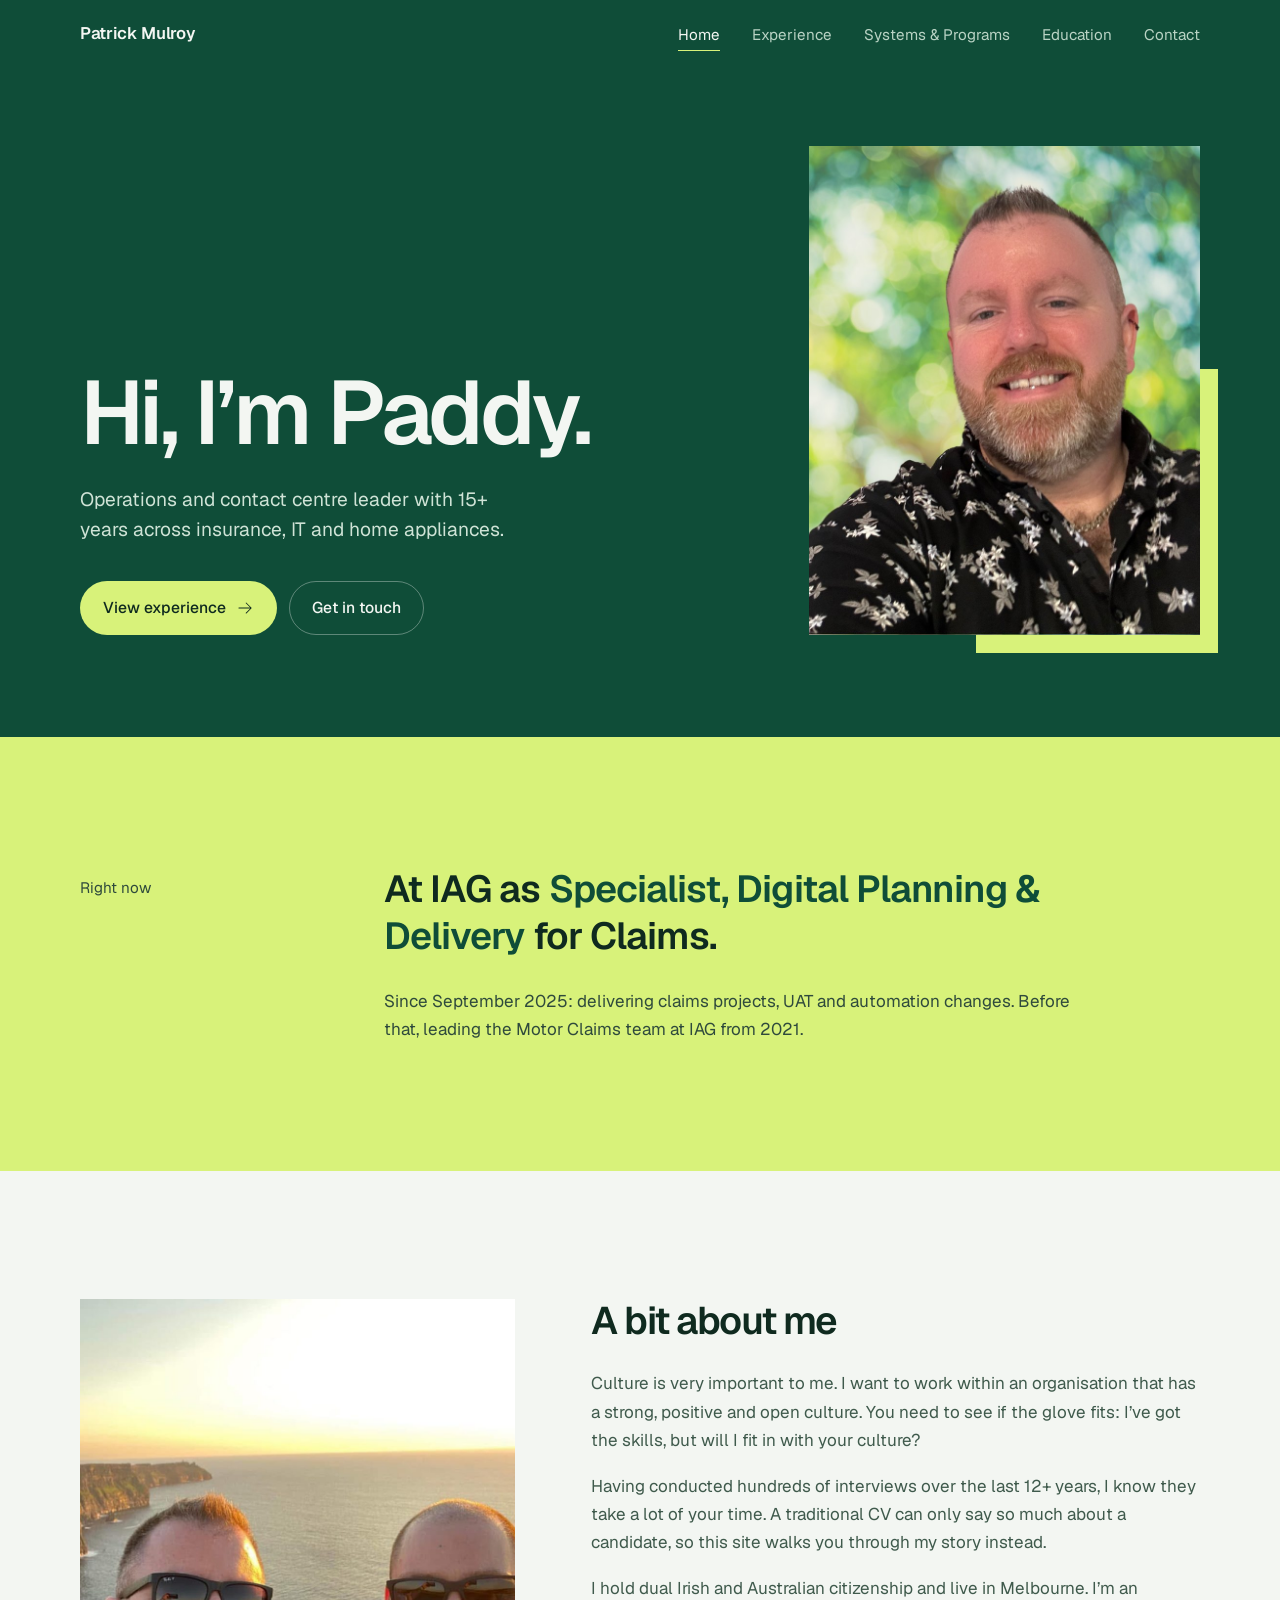
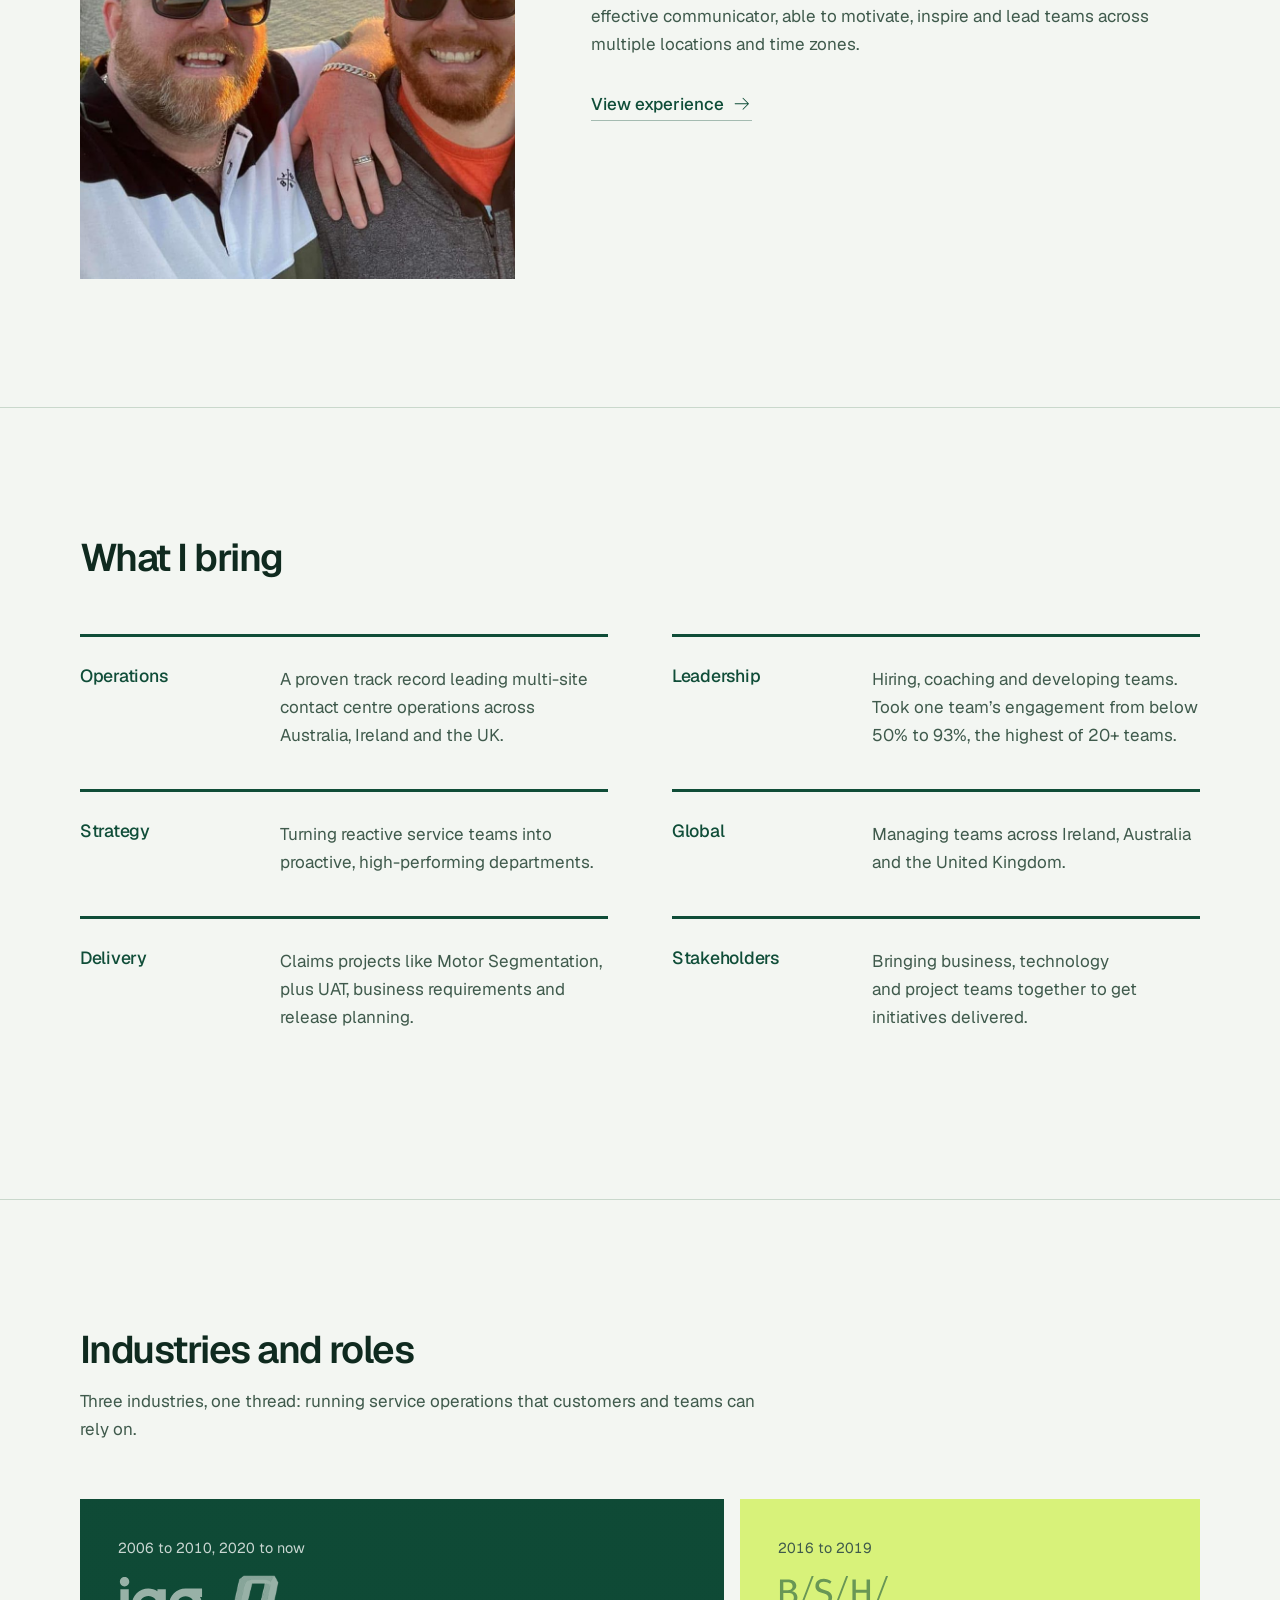
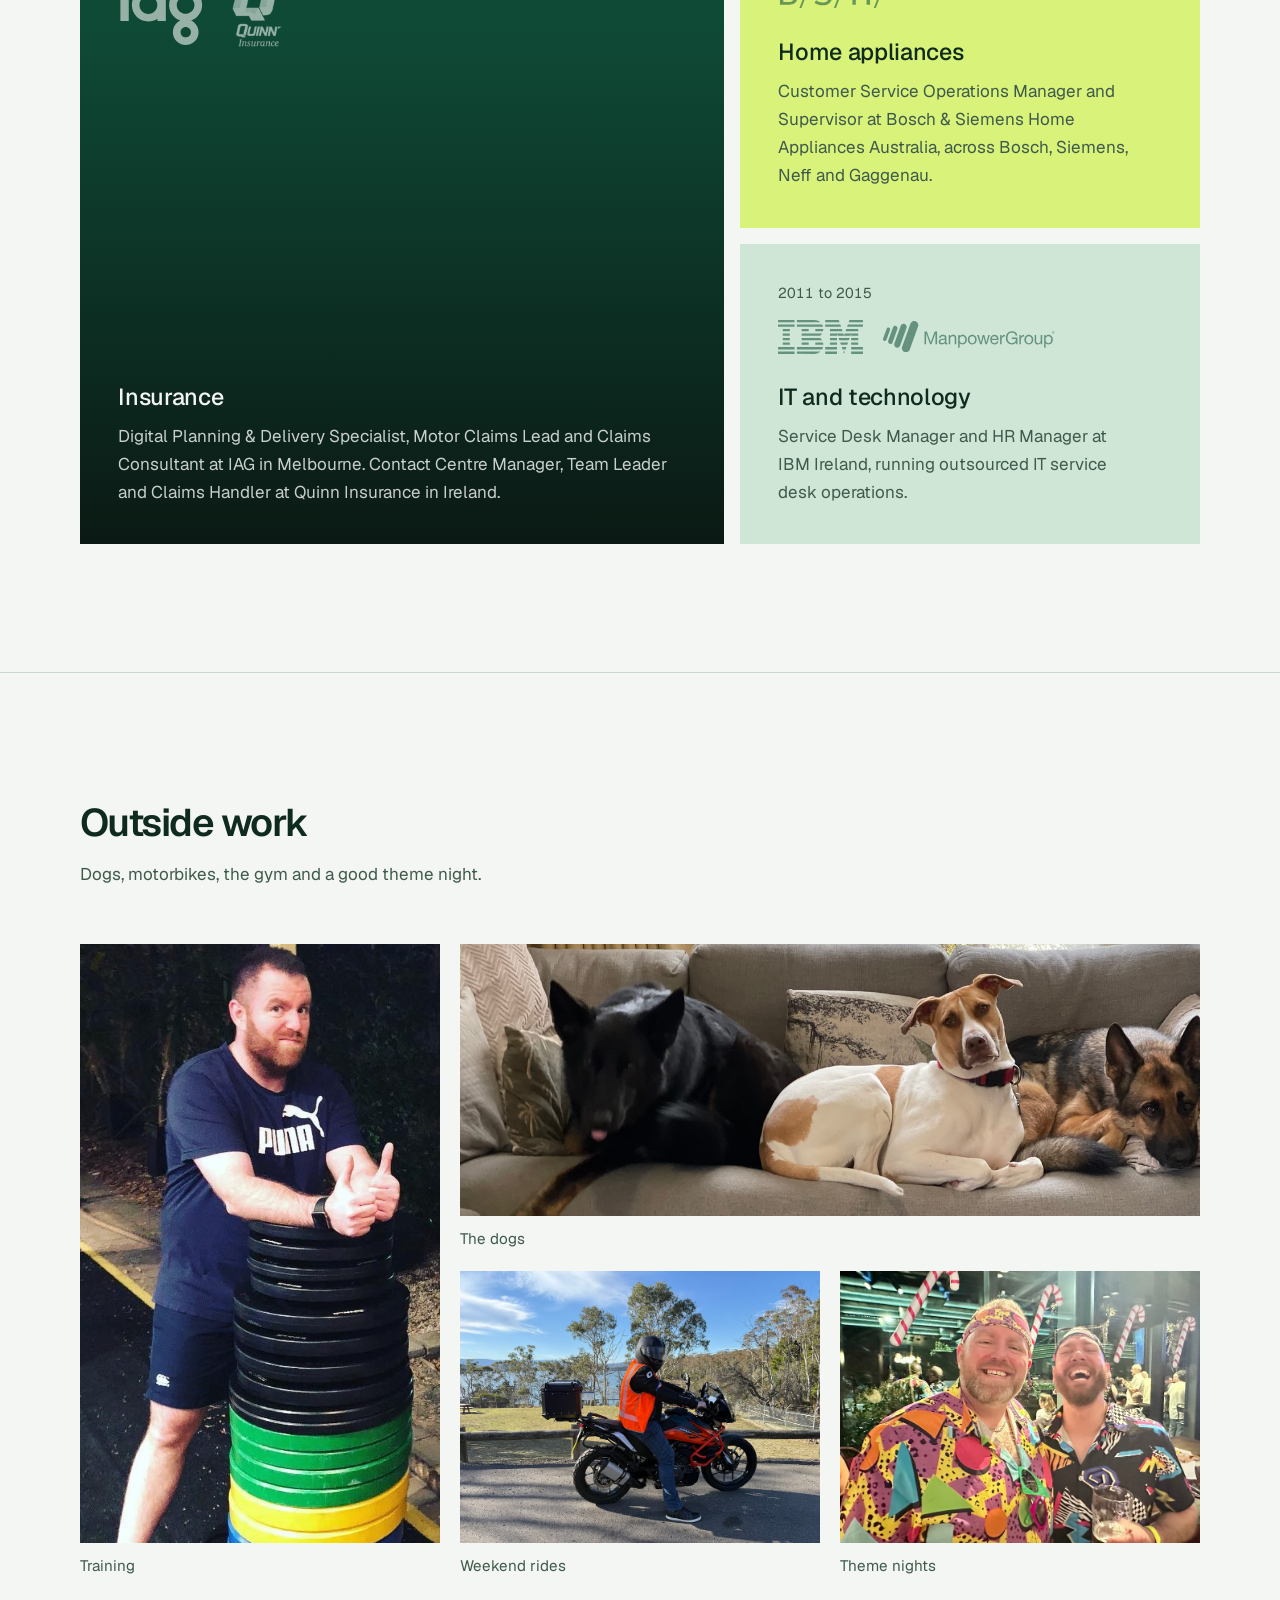
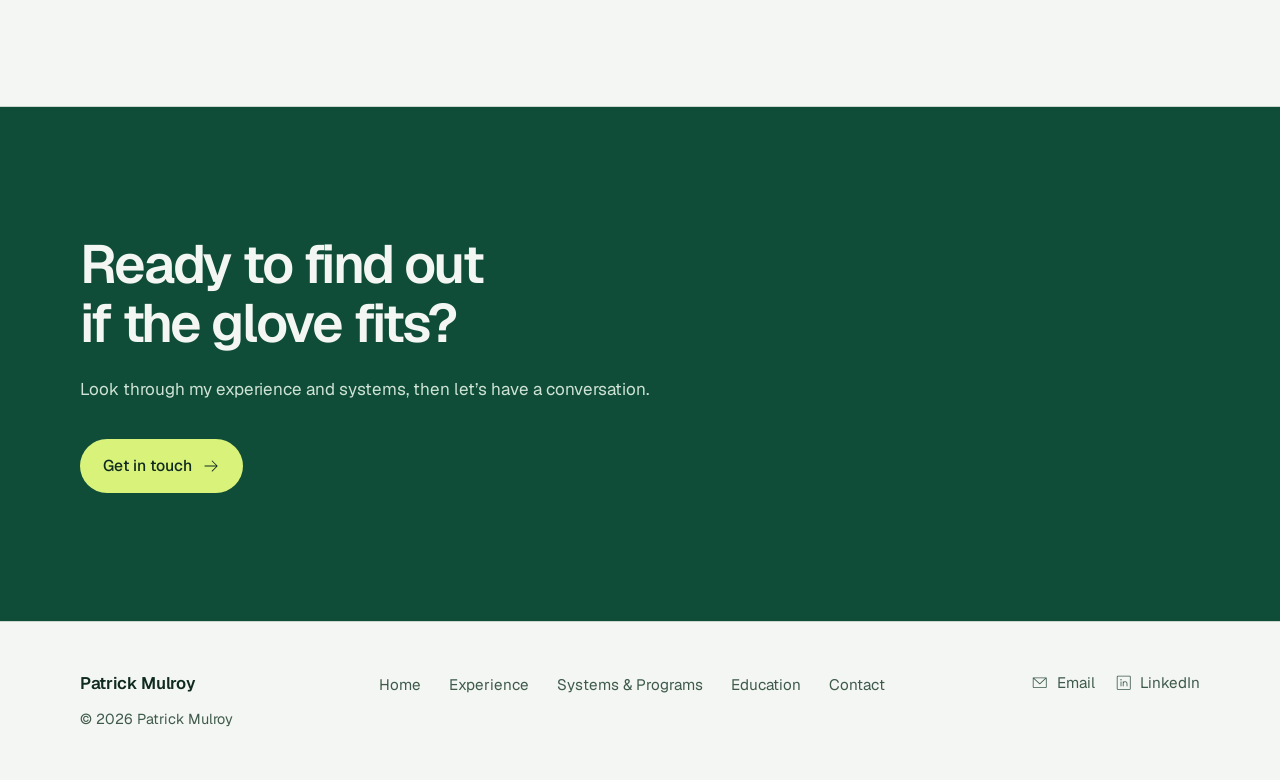
==== index.html @ 49329875 "Add embedded logos to Industries tiles; Quinn logo on Experience Co-Authored-By: Claude Opus 5.5 <no" ====
<!DOCTYPE html>
<html lang="en-AU">
<head>
  <meta charset="UTF-8" />
  <meta name="viewport" content="width=device-width, initial-scale=1" />
  <title>Patrick Mulroy | Operations &amp; contact centre leader</title>
  <meta name="description" content="Patrick Mulroy is a Melbourne-based operations and contact centre leader with 15+ years across insurance, IT and home appliances." />
  <meta property="og:title" content="Patrick Mulroy | Operations &amp; contact centre leader" />
  <meta property="og:description" content="Patrick Mulroy is a Melbourne-based operations and contact centre leader with 15+ years across insurance, IT and home appliances." />
  <meta name="theme-color" content="#0f4d38" />
  <meta name="color-scheme" content="light" />
  <link rel="preload" href="fonts/geist-latin-wght-normal.woff2" as="font" type="font/woff2" crossorigin />
  <link rel="icon" type="image/png" href="images/favicon.png" />
  <link rel="apple-touch-icon" href="images/apple-touch-icon.png" />
  <link rel="stylesheet" href="style.css" />
  <script>document.documentElement.classList.add("js");</script>
</head>
<body>
  <a class="skip" href="#main">Skip to content</a>

  <header class="nav">
    <div class="wrap nav-inner">
      <a class="brand" href="index.html">Patrick Mulroy</a>
      <button class="menu-btn" type="button" aria-expanded="false" aria-controls="nav-links" aria-label="Open menu"><svg class="icon i-open" aria-hidden="true" focusable="false" xmlns="http://www.w3.org/2000/svg" viewBox="0 0 256 256" fill="currentColor"><path d="M222,128a6,6,0,0,1-6,6H40a6,6,0,0,1,0-12H216A6,6,0,0,1,222,128ZM40,70H216a6,6,0,0,0,0-12H40a6,6,0,0,0,0,12ZM216,186H40a6,6,0,0,0,0,12H216a6,6,0,0,0,0-12Z"/></svg><svg class="icon i-close" aria-hidden="true" focusable="false" xmlns="http://www.w3.org/2000/svg" viewBox="0 0 256 256" fill="currentColor"><path d="M204.24,195.76a6,6,0,1,1-8.48,8.48L128,136.49,60.24,204.24a6,6,0,0,1-8.48-8.48L119.51,128,51.76,60.24a6,6,0,0,1,8.48-8.48L128,119.51l67.76-67.75a6,6,0,0,1,8.48,8.48L136.49,128Z"/></svg></button>
      <ul class="nav-links" id="nav-links">
        <li><a href="index.html" aria-current="page">Home</a></li>
        <li><a href="experience.html">Experience</a></li>
        <li><a href="systems.html">Systems &amp; Programs</a></li>
        <li><a href="education.html">Education</a></li>
        <li><a href="contact.html">Contact</a></li>
      </ul>
    </div>
  </header>

  <main id="main">

    <section class="hero">
      <div class="wrap hero-grid">
        <div class="hero-copy">
          <h1 style="--i:1">Hi, I&rsquo;m Paddy.</h1>
          <p class="lead" style="--i:2">Operations and contact centre leader with 15+ years across insurance, IT and home appliances.</p>
          <div class="actions" style="--i:3">
            <a class="btn btn-primary" href="experience.html">View experience <svg class="icon" aria-hidden="true" focusable="false" xmlns="http://www.w3.org/2000/svg" viewBox="0 0 256 256" fill="currentColor"><path d="M220.24,132.24l-72,72a6,6,0,0,1-8.48-8.48L201.51,134H40a6,6,0,0,1,0-12H201.51L139.76,60.24a6,6,0,0,1,8.48-8.48l72,72A6,6,0,0,1,220.24,132.24Z"/></svg></a>
            <a class="btn btn-ghost" href="contact.html">Get in touch</a>
          </div>
        </div>
        <figure class="hero-figure">
          <img src="images/paddy.jpg" width="800" height="1000" alt="Portrait of Patrick Mulroy" fetchpriority="high" />
        </figure>
      </div>
    </section>

    <section class="now">
      <div class="wrap now-grid reveal">
        <p class="now-label">Right now</p>
        <div>
          <p class="now-text">At IAG as <em>Specialist, Digital Planning &amp; Delivery</em> for Claims.</p>
          <p class="now-foot">Since September 2025: delivering claims projects, UAT and automation changes. Before that, leading the Motor Claims team at IAG from 2021.</p>
        </div>
      </div>
    </section>

    <section>
      <div class="wrap about-grid">
        <figure class="reveal">
          <img src="images/about-cliffs.jpg" width="900" height="1200" alt="Paddy at the Cliffs of Moher in Ireland at sunset" loading="lazy" />
        </figure>
        <div class="about-copy reveal" style="--i:1">
          <h2>A bit about me</h2>
          <p>Culture is very important to me. I want to work within an organisation that has a strong, positive and open culture. You need to see if the glove fits: I&rsquo;ve got the skills, but will I fit in with your culture?</p>
          <p>Having conducted hundreds of interviews over the last 12+ years, I know they take a lot of your time. A traditional CV can only say so much about a candidate, so this site walks you through my story instead.</p>
          <p>I hold dual Irish and Australian citizenship and live in Melbourne. I&rsquo;m an effective communicator, able to motivate, inspire and lead teams across multiple locations and time zones.</p>
          <a class="link" href="experience.html">View experience <svg class="icon" aria-hidden="true" focusable="false" xmlns="http://www.w3.org/2000/svg" viewBox="0 0 256 256" fill="currentColor"><path d="M220.24,132.24l-72,72a6,6,0,0,1-8.48-8.48L201.51,134H40a6,6,0,0,1,0-12H201.51L139.76,60.24a6,6,0,0,1,8.48-8.48l72,72A6,6,0,0,1,220.24,132.24Z"/></svg></a>
        </div>
      </div>
    </section>

    <section class="rule">
      <div class="wrap">
        <div class="section-head reveal">
          <h2>What I bring</h2>
        </div>
        <div class="strengths">
          <div class="strength reveal"><h3>Operations</h3><p>A proven track record leading multi-site contact centre operations across Australia, Ireland and the UK.</p></div>
          <div class="strength reveal" style="--i:1"><h3>Leadership</h3><p>Hiring, coaching and developing teams. Took one team&rsquo;s engagement from below 50% to 93%, the highest of 20+ teams.</p></div>
          <div class="strength reveal"><h3>Strategy</h3><p>Turning reactive service teams into proactive, high-performing departments.</p></div>
          <div class="strength reveal" style="--i:1"><h3>Global</h3><p>Managing teams across Ireland, Australia and the United Kingdom.</p></div>
          <div class="strength reveal"><h3>Delivery</h3><p>Claims projects like Motor Segmentation, plus UAT, business requirements and release planning.</p></div>
          <div class="strength reveal" style="--i:1"><h3>Stakeholders</h3><p>Bringing business, technology and project teams together to get initiatives delivered.</p></div>
        </div>
      </div>
    </section>

    <section class="rule">
      <div class="wrap">
        <div class="section-head reveal">
          <h2>Industries and roles</h2>
          <p class="muted">Three industries, one thread: running service operations that customers and teams can rely on.</p>
        </div>
        <div class="bento">
          <article class="tile tile-feature reveal">
            <p class="years num">2006 to 2010, 2020 to now</p>
            <div class="tile-logos"><span class="tile-logo" role="img" aria-label="IAG logo" style="--logo:url(images/logos/iag.svg);--ar:1.19"></span><span class="tile-logo" role="img" aria-label="Quinn Insurance logo" style="--logo:url(images/logos/quinn.png);--ar:0.7"></span></div>
            <h3>Insurance</h3>
            <p>Digital Planning &amp; Delivery Specialist, Motor Claims Lead and Claims Consultant at IAG in Melbourne. Contact Centre Manager, Team Leader and Claims Handler at Quinn Insurance in Ireland.</p>
          </article>
          <article class="tile tile-tint reveal" style="--i:1">
            <p class="years num">2016 to 2019</p>
            <div class="tile-logos"><span class="tile-logo" role="img" aria-label="BSH logo" style="--logo:url(images/logos/bsh.svg);--ar:3.25"></span></div>
            <h3>Home appliances</h3>
            <p>Customer Service Operations Manager and Supervisor at Bosch &amp; Siemens Home Appliances Australia, across Bosch, Siemens, Neff and Gaggenau.</p>
          </article>
          <article class="tile tile-plain reveal" style="--i:2">
            <p class="years num">2011 to 2015</p>
            <div class="tile-logos"><span class="tile-logo" role="img" aria-label="IBM logo" style="--logo:url(images/logos/ibm.svg);--ar:2.5"></span><span class="tile-logo" role="img" aria-label="ManpowerGroup logo" style="--logo:url(images/logos/manpower.svg);--ar:5.17"></span></div>
            <h3>IT and technology</h3>
            <p>Service Desk Manager and HR Manager at IBM Ireland, running outsourced IT service desk operations.</p>
          </article>
        </div>
      </div>
    </section>

    <section class="rule">
      <div class="wrap">
        <div class="section-head reveal">
          <h2>Outside work</h2>
          <p class="muted">Dogs, motorbikes, the gym and a good theme night.</p>
        </div>
        <div class="gallery">
          <figure class="g-tall reveal"><img src="images/life-training.jpg" width="700" height="1470" alt="Paddy leaning on a tall stack of weight plates at the gym" loading="lazy" /><figcaption>Training</figcaption></figure>
          <figure class="g-wide reveal" style="--i:1"><img src="images/life-dogs.jpg" width="1200" height="675" alt="Three dogs lying together on a grey couch" loading="lazy" /><figcaption>The dogs</figcaption></figure>
          <figure class="reveal" style="--i:2"><img src="images/life-bike.jpg" width="900" height="675" alt="Paddy on his orange KTM motorbike by a lake" loading="lazy" /><figcaption>Weekend rides</figcaption></figure>
          <figure class="reveal" style="--i:3"><img src="images/life-party.jpg" width="900" height="675" alt="Paddy and a friend in bright 80s shirts at a Christmas party" loading="lazy" /><figcaption>Theme nights</figcaption></figure>
        </div>
      </div>
    </section>

    <section class="rule closing">
      <div class="wrap reveal">
        <h2>Ready to find out if the glove fits?</h2>
        <p>Look through my experience and systems, then let&rsquo;s have a conversation.</p>
        <div class="actions">
          <a class="btn btn-primary" href="contact.html">Get in touch <svg class="icon" aria-hidden="true" focusable="false" xmlns="http://www.w3.org/2000/svg" viewBox="0 0 256 256" fill="currentColor"><path d="M220.24,132.24l-72,72a6,6,0,0,1-8.48-8.48L201.51,134H40a6,6,0,0,1,0-12H201.51L139.76,60.24a6,6,0,0,1,8.48-8.48l72,72A6,6,0,0,1,220.24,132.24Z"/></svg></a>
        </div>
      </div>
    </section>

  </main>

  <footer class="footer">
    <div class="wrap footer-inner">
      <div>
        <a class="brand" href="index.html">Patrick Mulroy</a>
        <small>&copy; 2026 Patrick Mulroy</small>
      </div>
      <nav aria-label="Footer">
        <ul>
          <li><a href="index.html">Home</a></li>
          <li><a href="experience.html">Experience</a></li>
          <li><a href="systems.html">Systems &amp; Programs</a></li>
          <li><a href="education.html">Education</a></li>
          <li><a href="contact.html">Contact</a></li>
        </ul>
      </nav>
      <div class="social">
        <a href="mailto:paddymulroy@gmail.com"><svg class="icon" aria-hidden="true" focusable="false" xmlns="http://www.w3.org/2000/svg" viewBox="0 0 256 256" fill="currentColor"><path d="M224,50H32a6,6,0,0,0-6,6V192a14,14,0,0,0,14,14H216a14,14,0,0,0,14-14V56A6,6,0,0,0,224,50ZM208.58,62,128,135.86,47.42,62ZM216,194H40a2,2,0,0,1-2-2V69.64l86,78.78a6,6,0,0,0,8.1,0L218,69.64V192A2,2,0,0,1,216,194Z"/></svg>Email</a>
        <a href="https://www.linkedin.com/in/patrick-mulroy-37317121/" target="_blank" rel="noopener"><svg class="icon" aria-hidden="true" focusable="false" xmlns="http://www.w3.org/2000/svg" viewBox="0 0 256 256" fill="currentColor"><path d="M216,26H40A14,14,0,0,0,26,40V216a14,14,0,0,0,14,14H216a14,14,0,0,0,14-14V40A14,14,0,0,0,216,26Zm2,190a2,2,0,0,1-2,2H40a2,2,0,0,1-2-2V40a2,2,0,0,1,2-2H216a2,2,0,0,1,2,2ZM94,112v64a6,6,0,0,1-12,0V112a6,6,0,0,1,12,0Zm88,28v36a6,6,0,0,1-12,0V140a22,22,0,0,0-44,0v36a6,6,0,0,1-12,0V112a6,6,0,0,1,12,0v2.11A34,34,0,0,1,182,140ZM98,84A10,10,0,1,1,88,74,10,10,0,0,1,98,84Z"/></svg>LinkedIn</a>
      </div>
    </div>
  </footer>

  <script src="site.js" defer></script>
</body>
</html>
---- style.css ----
/* Patrick Mulroy - personal site
   Calm editorial system, Forest palette: Geist (self-hosted), one accent, sharp corners (radius 0 everywhere),
   light theme only. */

@font-face {
  font-family: "Geist";
  src: url("fonts/geist-latin-wght-normal.woff2") format("woff2");
  font-weight: 100 900;
  font-style: normal;
  font-display: swap;
}
@font-face {
  font-family: "Geist";
  src: url("fonts/geist-latin-wght-italic.woff2") format("woff2");
  font-weight: 100 900;
  font-style: italic;
  font-display: swap;
}

:root {
  --bg: #f4f6f4;
  --surface: #e8eee9;
  --surface-accent: #d6e8dd;
  --text: #132019;
  --muted: #4c5a52;
  --line: #d0dad3;
  --accent: #1d5b45;
  --accent-hover: #164736;
  --accent-ink: #f4f6f4;
  --error: #a3302a;
  --surface-2: #e6ebe3;
  --band-bg: #1d4a3a;
  --band-text: #eef4f0;
  --band-muted: #b5cbbf;
  --band-accent: #9fdcbf;
  --closing-bg: #e3eee7;
  --shadow: 0 1px 0 rgb(20 40 30 / 0.04), 0 12px 32px -18px rgb(20 40 30 / 0.25);

  --hero-block: #d6e8dd;
  --max: 1200px;
  --gutter: clamp(16px, 4vw, 40px);
  --ease: cubic-bezier(0.16, 1, 0.3, 1);
  color-scheme: light;
}


*, *::before, *::after { box-sizing: border-box; margin: 0; padding: 0; }

html { -webkit-text-size-adjust: 100%; }
@media (prefers-reduced-motion: no-preference) { html { scroll-behavior: smooth; } }

body {
  font-family: "Geist", ui-sans-serif, system-ui, -apple-system, "Segoe UI", sans-serif;
  font-size: 17px;
  line-height: 1.65;
  color: var(--text);
  background: var(--bg);
  font-feature-settings: "ss01";
  -webkit-font-smoothing: antialiased;
}

img { display: block; max-width: 100%; height: auto; }
a { color: inherit; }
ul { list-style: none; }

:focus-visible { outline: 2px solid var(--accent); outline-offset: 3px; }

.skip {
  position: absolute; left: var(--gutter); top: -100px;
  background: var(--accent); color: var(--accent-ink);
  padding: 10px 14px; z-index: 100; text-decoration: none;
}
.skip:focus { top: 12px; }

.wrap { max-width: var(--max); margin: 0 auto; padding: 0 var(--gutter); }

.icon { width: 1.15em; height: 1.15em; flex: none; }

/* ---------- Type ---------- */
h1, h2, h3 { font-weight: 500; letter-spacing: -0.025em; line-height: 1.1; text-wrap: balance; }
h1 { font-size: clamp(2.5rem, 5.2vw, 4.25rem); letter-spacing: -0.035em; }
h2 { font-size: clamp(1.75rem, 3vw, 2.5rem); }
h3 { font-size: 1.2rem; letter-spacing: -0.015em; line-height: 1.3; }
p { max-width: 65ch; text-wrap: pretty; }
.lead { font-size: clamp(1.1rem, 1.5vw, 1.25rem); color: var(--muted); line-height: 1.55; }
.muted { color: var(--muted); }
.eyebrow {
  font-size: 0.8rem; font-weight: 500; letter-spacing: 0.12em; text-transform: uppercase;
  color: var(--accent);
}
.num { font-variant-numeric: tabular-nums; }

/* ---------- Nav ---------- */
.nav {
  position: sticky; top: 0; z-index: 50;
  background: color-mix(in srgb, var(--bg) 88%, transparent);
  backdrop-filter: saturate(160%) blur(12px);
  -webkit-backdrop-filter: saturate(160%) blur(12px);
  border-bottom: 1px solid var(--line);
}
@media (prefers-reduced-transparency: reduce) { .nav { background: var(--bg); backdrop-filter: none; } }
.nav-inner { display: flex; align-items: center; justify-content: space-between; height: 68px; }
.brand { font-weight: 600; letter-spacing: -0.02em; text-decoration: none; font-size: 1.05rem; }
.nav-links { display: flex; gap: 32px; }
.nav-links a {
  font-size: 0.95rem; color: var(--muted); text-decoration: none;
  padding: 6px 0; border-bottom: 1px solid transparent;
  transition: color .2s var(--ease), border-color .2s var(--ease);
}
.nav-links a:hover { color: var(--text); }
.nav-links a[aria-current="page"] { color: var(--text); border-bottom-color: var(--accent); }
.menu-btn {
  display: none; background: none; border: 1px solid var(--line); color: var(--text);
  width: 44px; height: 44px; align-items: center; justify-content: center; cursor: pointer;
}
.menu-btn .icon { width: 22px; height: 22px; }
.menu-btn .i-close { display: none; }
.nav.open .menu-btn .i-open { display: none; }
.nav.open .menu-btn .i-close { display: block; }

@media (max-width: 860px) {
  .menu-btn { display: inline-flex; }
  .nav-links {
    display: none; position: absolute; left: 0; right: 0; top: 68px;
    flex-direction: column; gap: 0; background: var(--bg);
    border-bottom: 1px solid var(--line); padding: 8px var(--gutter) 20px;
  }
  .nav.open .nav-links { display: flex; }
  .nav-links a { display: block; padding: 14px 0; font-size: 1.1rem; border-bottom: 1px solid var(--line); }
  .nav-links a[aria-current="page"] { color: var(--accent); border-bottom-color: var(--line); }
}

/* ---------- Buttons ---------- */
.actions { display: flex; flex-wrap: wrap; gap: 12px; }
.btn {
  display: inline-flex; align-items: center; gap: 10px; white-space: nowrap;
  font: inherit; font-size: 0.98rem; font-weight: 500;
  padding: 13px 22px; border: 1px solid transparent; cursor: pointer;
  text-decoration: none;
  transition: background-color .25s var(--ease), border-color .25s var(--ease), color .25s var(--ease), transform .15s var(--ease);
}
.btn:active { transform: translateY(1px) scale(0.99); }
.btn .icon { transition: transform .3s var(--ease); }
.btn:hover .icon { transform: translateX(3px); }
.btn-primary { background: var(--accent); color: var(--accent-ink); }
.btn-primary:hover { background: var(--accent-hover); }
.btn-ghost { border-color: var(--line); color: var(--text); background: transparent; }
.btn-ghost:hover { border-color: var(--text); }

.link {
  display: inline-flex; align-items: center; gap: 8px;
  color: var(--accent); font-weight: 500; text-decoration: none;
  border-bottom: 1px solid color-mix(in srgb, var(--accent) 35%, transparent);
  padding-bottom: 2px; transition: border-color .2s var(--ease);
}
.link:hover { border-bottom-color: var(--accent); }

/* ---------- Sections ---------- */
section { padding: clamp(72px, 10vw, 128px) 0; }
.section-head { margin-bottom: clamp(36px, 5vw, 56px); }
.section-head p { margin-top: 16px; }
.rule { border-top: 1px solid var(--line); }

/* ---------- Home hero ---------- */
.hero { padding: clamp(40px, 6vw, 88px) 0 clamp(64px, 8vw, 104px); }
.hero-grid {
  display: grid; grid-template-columns: 1.25fr 0.75fr; gap: clamp(40px, 6vw, 96px); align-items: end;
}
.hero-copy .eyebrow { margin-bottom: 28px; }
.hero-copy h1 { margin-bottom: 24px; }
.hero-copy .lead { max-width: 34ch; margin-bottom: 36px; }
.hero-figure { position: relative; isolation: isolate; }
.hero-figure img { width: 100%; aspect-ratio: 4 / 5; object-fit: cover; background: var(--surface); }
.hero-figure::after {
  content: ""; position: absolute; inset: auto -18px -18px auto; width: 62%; height: 58%; z-index: -1;
  background: var(--hero-block, transparent); border-right: 1px solid var(--accent); border-bottom: 1px solid var(--accent); pointer-events: none;
}
@media (max-width: 860px) {
  .hero-grid { grid-template-columns: 1fr; }
  .hero-figure { max-width: 420px; margin-right: 12px; }
  .hero-figure::after { inset: auto -12px -12px auto; }
}

/* ---------- Now statement ---------- */
.now { background: var(--band-bg); color: var(--band-text); }
.now-grid { display: grid; grid-template-columns: 3fr 9fr; gap: 32px; }
.now-label { font-size: 0.95rem; color: var(--band-muted); padding-top: 10px; }
.now-text { font-size: clamp(1.5rem, 3vw, 2.35rem); line-height: 1.25; letter-spacing: -0.025em; font-weight: 450; max-width: 26ch; }
.now-text em { font-style: normal; color: var(--band-accent); }
.now-foot { margin-top: 28px; color: var(--band-muted); }
@media (max-width: 760px) { .now-grid { grid-template-columns: 1fr; gap: 12px; } }

/* ---------- About split ---------- */
.about-grid { display: grid; grid-template-columns: 5fr 7fr; gap: clamp(40px, 6vw, 96px); align-items: start; }
.about-grid figure img { width: 100%; aspect-ratio: 3 / 4; object-fit: cover; background: var(--surface); }
.about-copy h2 { margin-bottom: 28px; }
.about-copy p + p { margin-top: 18px; }
.about-copy p { color: var(--muted); }
.about-copy .link { margin-top: 32px; }
@media (max-width: 860px) {
  .about-grid { grid-template-columns: 1fr; }
  .about-grid figure { order: 2; max-width: 520px; }
}

/* ---------- Strengths (2x2 ruled grid) ---------- */
.strengths { display: grid; grid-template-columns: repeat(2, 1fr); gap: 0 clamp(32px, 5vw, 80px); }
.strength { border-top: 1px solid var(--line); padding: 28px 0 40px; display: grid; grid-template-columns: 11rem 1fr; gap: 24px; }
.strength h3 { font-size: 1.1rem; }
.strength p { color: var(--muted); }
@media (max-width: 960px) { .strength { grid-template-columns: 1fr; gap: 8px; } }
@media (max-width: 640px) { .strengths { grid-template-columns: 1fr; } }

/* ---------- Industries bento ---------- */
.bento {
  display: grid; grid-template-columns: 7fr 5fr; grid-template-rows: auto auto; gap: 16px;
}
.tile { padding: clamp(24px, 3vw, 40px); display: flex; flex-direction: column; justify-content: flex-end; min-height: 260px; }
.tile h3 { font-size: 1.45rem; margin-bottom: 10px; }
.tile p { color: var(--muted); }
.tile .years { font-size: 0.9rem; color: var(--muted); margin-bottom: auto; padding-bottom: 32px; }
.tile-feature { grid-row: span 2; position: relative; color: #f3f5f4; min-height: 520px; overflow: hidden; background: #1b2420; }
.tile-feature img { position: absolute; inset: 0; width: 100%; height: 100%; object-fit: cover; }
.tile-feature::before {
  content: ""; position: absolute; inset: 0; z-index: 1;
  background: linear-gradient(180deg, rgb(10 16 13 / 0.05) 20%, rgb(10 16 13 / 0.85) 100%);
}
.tile-feature > *:not(img) { position: relative; z-index: 2; }
.tile-feature p, .tile-feature .years { color: rgb(243 245 244 / 0.82); }
.tile-tint { background: var(--surface-accent); }
.tile-plain { background: var(--surface-2); }
@media (max-width: 860px) {
  .bento { grid-template-columns: 1fr; }
  .tile-feature { grid-row: auto; min-height: 420px; }
  .tile { min-height: 0; }
}

/* ---------- Closing CTA ---------- */
.closing { background: var(--closing-bg); }
.closing h2 { font-size: clamp(2rem, 4.2vw, 3.4rem); max-width: 18ch; margin-bottom: 22px; }
.closing p { color: var(--muted); margin-bottom: 36px; }

/* ---------- Page header (inner pages) ---------- */
.page-head { padding-top: clamp(48px, 7vw, 96px); padding-bottom: clamp(40px, 5vw, 64px); }
.page-head h1 { margin-bottom: 20px; }
.page-head .lead { max-width: 52ch; }
.page-head-split { display: grid; grid-template-columns: 7fr 5fr; gap: clamp(32px, 6vw, 96px); align-items: end; }
.page-head-split img { width: 100%; aspect-ratio: 4 / 3; object-fit: cover; background: var(--surface); }
@media (max-width: 860px) { .page-head-split { grid-template-columns: 1fr; } }

/* ---------- Experience ---------- */
.facts { display: grid; grid-template-columns: repeat(3, 1fr); border-top: 1px solid var(--line); border-bottom: 1px solid var(--line); }
.fact { padding: 32px 24px 32px 0; }
.fact + .fact { border-left: 1px solid var(--line); padding-left: 24px; }
.fact strong { display: block; font-size: clamp(2rem, 4vw, 3rem); font-weight: 500; letter-spacing: -0.035em; line-height: 1.1; margin-bottom: 8px; }
.fact span { color: var(--muted); font-size: 0.95rem; }
@media (max-width: 700px) {
  .facts { grid-template-columns: 1fr; }
  .fact + .fact { border-left: 0; border-top: 1px solid var(--line); padding-left: 0; }
}

.employer { display: grid; grid-template-columns: 4fr 8fr; gap: clamp(24px, 5vw, 80px); padding: 56px 0; border-top: 1px solid var(--line); }
.employer:first-child { border-top: 0; padding-top: 0; }
.employer-meta { align-self: start; position: sticky; top: 100px; }
.employer-meta h2 { font-size: clamp(1.5rem, 2.4vw, 2rem); margin-bottom: 8px; }
.employer-meta p { color: var(--muted); font-size: 0.95rem; }
.roles { display: grid; gap: 44px; }
.role-dates { font-size: 0.92rem; color: var(--muted); margin-bottom: 6px; }
.role h3 { font-size: 1.3rem; margin-bottom: 4px; }
.role-where { color: var(--accent); font-size: 0.95rem; margin-bottom: 14px; }
.role > p { color: var(--muted); }
.role .impact { margin-top: 14px; padding-left: 16px; border-left: 2px solid var(--accent); color: var(--text); }
.role details { margin-top: 16px; }
.role summary {
  cursor: pointer; list-style: none; display: inline-flex; align-items: center; gap: 8px;
  font-weight: 500; font-size: 0.95rem; color: var(--text);
  border-bottom: 1px solid var(--line); padding-bottom: 2px;
}
.role summary::-webkit-details-marker { display: none; }
.role summary .icon { transition: transform .3s var(--ease); transform: rotate(90deg); color: var(--accent); }
.role details[open] summary .icon { transform: rotate(-90deg); }
.role details ul { margin-top: 16px; display: grid; gap: 10px; }
.role details li { color: var(--muted); padding-left: 20px; position: relative; font-size: 0.98rem; }
.role details li::before { content: ""; position: absolute; left: 0; top: 0.8em; width: 8px; height: 1px; background: var(--muted); }
.break { padding: 36px 0; border-top: 1px solid var(--line); color: var(--muted); display: grid; grid-template-columns: 4fr 8fr; gap: clamp(24px, 5vw, 80px); }
@media (max-width: 860px) {
  .employer, .break { grid-template-columns: 1fr; }
  .employer-meta { position: static; }
}

/* ---------- Systems matrix ---------- */
.levels { display: grid; grid-template-columns: 3fr repeat(3, 3fr); gap: 24px; padding-bottom: 20px; border-bottom: 1px solid var(--text); }
.levels div strong { display: block; font-weight: 500; }
.levels div span { font-size: 0.9rem; color: var(--muted); }
.sys-group { padding: 48px 0 8px; }
.sys-group h2 { font-size: clamp(1.4rem, 2.2vw, 1.75rem); margin-bottom: 20px; }
.sys-row { display: grid; grid-template-columns: 3fr repeat(3, 3fr); gap: 24px; padding: 20px 0; border-top: 1px solid var(--line); }
.sys-row h3 { font-size: 1rem; font-weight: 500; }
.sys-row ul { display: grid; gap: 6px; }
.sys-row li { color: var(--text); }
.sys-row .lvl-label { display: none; }
.sys-row ul:empty::after { content: "-"; color: var(--muted); }
.ask { margin-top: 64px; padding: clamp(28px, 4vw, 48px); background: var(--surface-accent); display: flex; gap: 24px; align-items: center; justify-content: space-between; flex-wrap: wrap; }
.ask p { font-size: 1.15rem; max-width: 48ch; }
@media (max-width: 760px) {
  .levels { display: none; }
  .sys-row { grid-template-columns: 1fr; gap: 12px; }
  .sys-row .lvl-label { display: block; font-size: 0.85rem; color: var(--muted); margin-bottom: 4px; }
  .sys-row ul:empty, .sys-row .cell:has(ul:empty) { display: none; }
}

/* ---------- Education ---------- */
.areas { display: grid; grid-template-columns: repeat(2, 1fr); gap: 0 clamp(32px, 5vw, 80px); }
.area { border-top: 1px solid var(--line); padding: 28px 0 44px; }
.area h3 { margin-bottom: 10px; }
.area p { color: var(--muted); }
@media (max-width: 700px) { .areas { grid-template-columns: 1fr; } }
.notice { border: 1px solid var(--line); padding: clamp(24px, 4vw, 40px); display: grid; grid-template-columns: 1fr auto; gap: 24px; align-items: center; }
.notice h2 { font-size: 1.35rem; margin-bottom: 8px; }
.notice p { color: var(--muted); }
@media (max-width: 700px) { .notice { grid-template-columns: 1fr; } }

/* ---------- Contact ---------- */
.contact-grid { display: grid; grid-template-columns: 5fr 7fr; gap: clamp(40px, 6vw, 96px); align-items: start; }
.details { display: grid; }
.detail { display: grid; grid-template-columns: 28px 1fr; gap: 16px; padding: 20px 0; border-top: 1px solid var(--line); }
.detail:last-child { border-bottom: 1px solid var(--line); }
.detail .icon { width: 22px; height: 22px; color: var(--accent); margin-top: 3px; }
.detail dt { font-size: 0.9rem; color: var(--muted); }
.detail dd a { text-decoration: none; border-bottom: 1px solid var(--line); }
.detail dd a:hover { border-bottom-color: var(--accent); }
.detail dd small { display: block; color: var(--muted); font-size: 0.92rem; }
.citizen { margin-top: 28px; color: var(--muted); }
.citizen strong { color: var(--text); font-weight: 500; }

.form { background: var(--surface); padding: clamp(24px, 4vw, 48px); }
.form h2 { font-size: 1.6rem; margin-bottom: 28px; }
.field { display: grid; gap: 8px; margin-bottom: 20px; }
.field label { font-size: 0.92rem; font-weight: 500; }
.field label .opt { color: var(--muted); font-weight: 400; }
.field input, .field textarea {
  font: inherit; font-size: 1rem; color: var(--text);
  background: var(--bg); border: 1px solid var(--line); border-radius: 0;
  padding: 12px 14px; width: 100%;
  transition: border-color .2s var(--ease), box-shadow .2s var(--ease);
}
.field input:hover, .field textarea:hover { border-color: var(--muted); }
.field input:focus, .field textarea:focus { outline: none; border-color: var(--accent); box-shadow: 0 0 0 3px color-mix(in srgb, var(--accent) 22%, transparent); }
.field textarea { min-height: 150px; resize: vertical; }
.field .err { display: none; font-size: 0.88rem; color: var(--error); }
.field.invalid input, .field.invalid textarea { border-color: var(--error); }
.field.invalid .err { display: block; }
.form-row { display: grid; grid-template-columns: 1fr 1fr; gap: 0 16px; }
.form .btn { width: 100%; justify-content: center; margin-top: 8px; }
.form-note { margin-top: 16px; font-size: 0.92rem; color: var(--muted); }
.form-note a { color: var(--text); }
@media (max-width: 860px) { .contact-grid { grid-template-columns: 1fr; } }
@media (max-width: 560px) { .form-row { grid-template-columns: 1fr; } }

/* ---------- Footer ---------- */
.footer { border-top: 1px solid var(--line); padding: 48px 0; }
.footer-inner { display: flex; justify-content: space-between; gap: 32px; flex-wrap: wrap; align-items: flex-start; }
.footer .brand { display: block; margin-bottom: 6px; }
.footer small { color: var(--muted); font-size: 0.9rem; }
.footer nav ul { display: flex; flex-wrap: wrap; gap: 8px 28px; }
.footer nav a, .footer .social a { color: var(--muted); text-decoration: none; font-size: 0.95rem; }
.footer nav a:hover, .footer .social a:hover { color: var(--text); }
.footer .social { display: flex; gap: 20px; }
.footer .social a { display: inline-flex; gap: 8px; align-items: center; }

/* ---------- Motion (MOTION_INTENSITY 4: entry + scroll reveal, reduced-motion safe) ---------- */
@media (prefers-reduced-motion: no-preference) {
  .js .reveal { opacity: 0; transform: translateY(18px); transition: opacity .8s var(--ease), transform .8s var(--ease); transition-delay: calc(var(--i, 0) * 80ms); }
  .js .reveal.in { opacity: 1; transform: none; }
  .hero-copy > *, .page-head .enter { animation: rise .9s var(--ease) both; animation-delay: calc(var(--i, 0) * 90ms + 60ms); }
  .hero-figure { animation: fade 1.2s var(--ease) both; animation-delay: 200ms; }
  @keyframes rise { from { opacity: 0; transform: translateY(16px); } to { opacity: 1; transform: none; } }
  @keyframes fade { from { opacity: 0; transform: scale(0.985); } to { opacity: 1; transform: none; } }
}

/* Theme: Bold Blocks - forest green + lime pop, full colour hero, strong blocks */
:root{--bg:#f3f6f2;--surface:#e4ede4;--surface-accent:#d8f27a;--surface-2:#cfe6d6;--text:#0f2a1f;--muted:#3f5a4c;--line:#c9d8cc;
--accent:#0f4d38;--accent-hover:#0a3a2a;--accent-ink:#f3f6f2;--band-bg:#d8f27a;--band-text:#0f2a1f;--band-muted:#2f4a3c;--band-accent:#0f4d38;--closing-bg:#0f4d38;--hero-block:#d8f27a;--pop:#d8f27a}
h1,h2{font-weight:600;letter-spacing:-0.04em}
.hero{background:#0f4d38;color:#f3f6f2}
.hero h1{font-size:clamp(3rem,7vw,6rem)}
.hero .lead{color:#cfe3d6}
.hero .btn-primary{background:var(--pop);color:#0f2a1f}
.hero .btn-primary:hover{background:#e6fa9a}
.hero .btn-ghost{color:#f3f6f2;border-color:rgb(243 246 242/.35)}
.hero .btn-ghost:hover{border-color:#f3f6f2}
.hero-figure::after{border-color:var(--pop)}
.nav{background:#0f4d38;border-bottom-color:#0f4d38}
.nav .brand,.nav-links a:hover,.nav-links a[aria-current="page"]{color:#f3f6f2}
.nav-links a{color:#b9d3c4}
.nav-links a[aria-current="page"]{border-bottom-color:var(--pop)}
.menu-btn{color:#f3f6f2;border-color:rgb(243 246 242/.35)}
.now-text{font-weight:600}
.strength{border-top:3px solid var(--accent)}
.strength h3{color:var(--accent)}
.tile-feature{background:#0f4d38}
.closing{color:#f3f6f2}
.closing p{color:#cfe3d6}
.closing .btn-primary{background:var(--pop);color:#0f2a1f}
.btn{border-radius:999px}
.facts strong,.fact strong{color:var(--accent)}

/* Inner page headers match the green hero */
.page-top{background:#0f4d38;color:#f3f6f2;margin-bottom:clamp(40px,5vw,72px)}
.page-top .lead{color:#cfe3d6}
.page-top h1{font-size:clamp(2.75rem,6vw,5rem)}
@media (max-width:860px){
  .nav-links{background:#0f4d38;border-bottom-color:#0a3a2a}
  .nav-links a{border-bottom-color:rgb(243 246 242/.15)}
  .nav-links a[aria-current="page"]{color:var(--pop);border-bottom-color:rgb(243 246 242/.15)}
}

/* Outside work gallery */
.gallery{display:grid;grid-template-columns:repeat(3,1fr);grid-auto-rows:clamp(220px,24vw,330px);gap:20px}
.gallery figure{display:flex;flex-direction:column;min-height:0}
.gallery img{flex:1;min-height:0;width:100%;object-fit:cover;background:var(--surface)}
.gallery figcaption{margin-top:10px;font-size:.95rem;color:var(--muted)}
.gallery .g-tall{grid-row:span 2}
.gallery .g-wide{grid-column:span 2}
.gallery .g-tall img{object-position:center top}
@media (max-width:760px){
  .gallery{grid-template-columns:1fr;grid-auto-rows:auto}
  .gallery .g-tall,.gallery .g-wide{grid-row:auto;grid-column:auto}
  .gallery img{flex:none;aspect-ratio:4/3}
  .gallery .g-tall img{aspect-ratio:4/5}
}
/* Contact avatar */
.avatar{width:120px;height:120px;border-radius:50%;object-fit:cover;margin-bottom:24px;background:#fff;box-shadow:0 0 0 4px var(--pop)}


/* Systems logo strip */
.logo-strip{display:flex;flex-wrap:wrap;gap:8px;margin-bottom:56px}
.logo-strip li{display:flex;align-items:center;gap:7px;padding:7px 13px;background:var(--surface);border-radius:999px;font-size:.82rem;font-weight:500}
.logo-strip img{height:16px;width:auto;max-width:60px;object-fit:contain;filter:grayscale(1) sepia(1) hue-rotate(95deg) saturate(2.2) brightness(.55) contrast(1.1);opacity:.8}
/* Experience company logos */
.co-logo{background:#fff;border:1px solid var(--line);border-radius:14px;width:120px;height:72px;display:flex;align-items:center;justify-content:center;padding:14px;margin-bottom:18px}
.co-logo img{max-width:100%;max-height:100%;object-fit:contain}
.role-logo{height:16px;width:auto;vertical-align:-3px;margin-left:8px;display:inline-block}
.logo-strip li.wm img{height:14px;max-width:84px}
.logo-strip li.wm.infosys img{height:26px}

/* Industries tile logos (single-colour, embedded) */
.tile{position:relative}
.tile .tile-logos{display:flex;flex-wrap:wrap;gap:18px;align-items:center;margin-bottom:auto;padding-bottom:28px}
.tile .tile-logos + *{margin-top:0}
.tile .years:has(+ .tile-logos){margin-bottom:0;padding-bottom:14px}
.tile-logo{display:block;height:34px;width:calc(34px * var(--ar));background:var(--accent);opacity:.55;-webkit-mask:var(--logo) center/contain no-repeat;mask:var(--logo) center/contain no-repeat}
.tile-feature .tile-logo{background:#f3f6f2;opacity:.6;height:72px;width:calc(72px * var(--ar))}
.tile-feature .tile-logos{gap:28px}
@media (max-width:860px){.tile-logo{height:26px;width:calc(26px * var(--ar))}.tile-feature .tile-logo{height:52px;width:calc(52px * var(--ar))}}
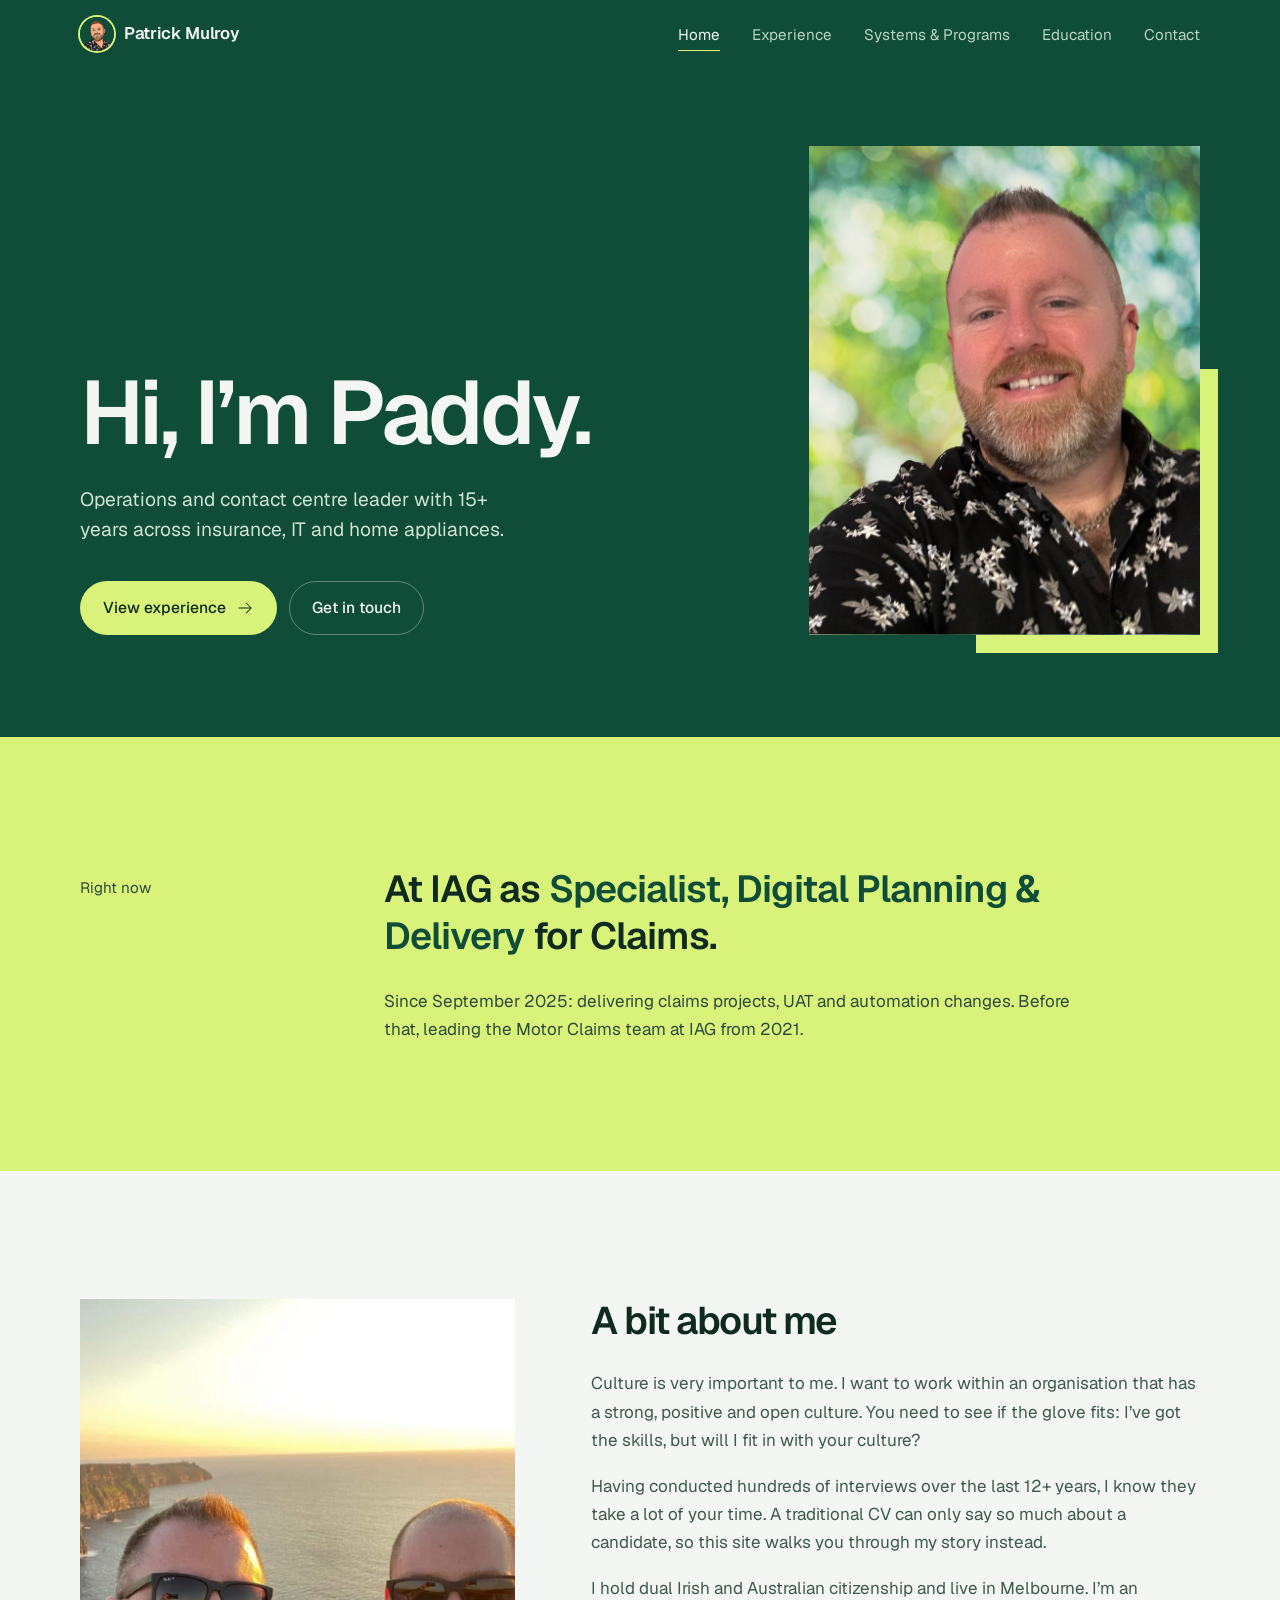
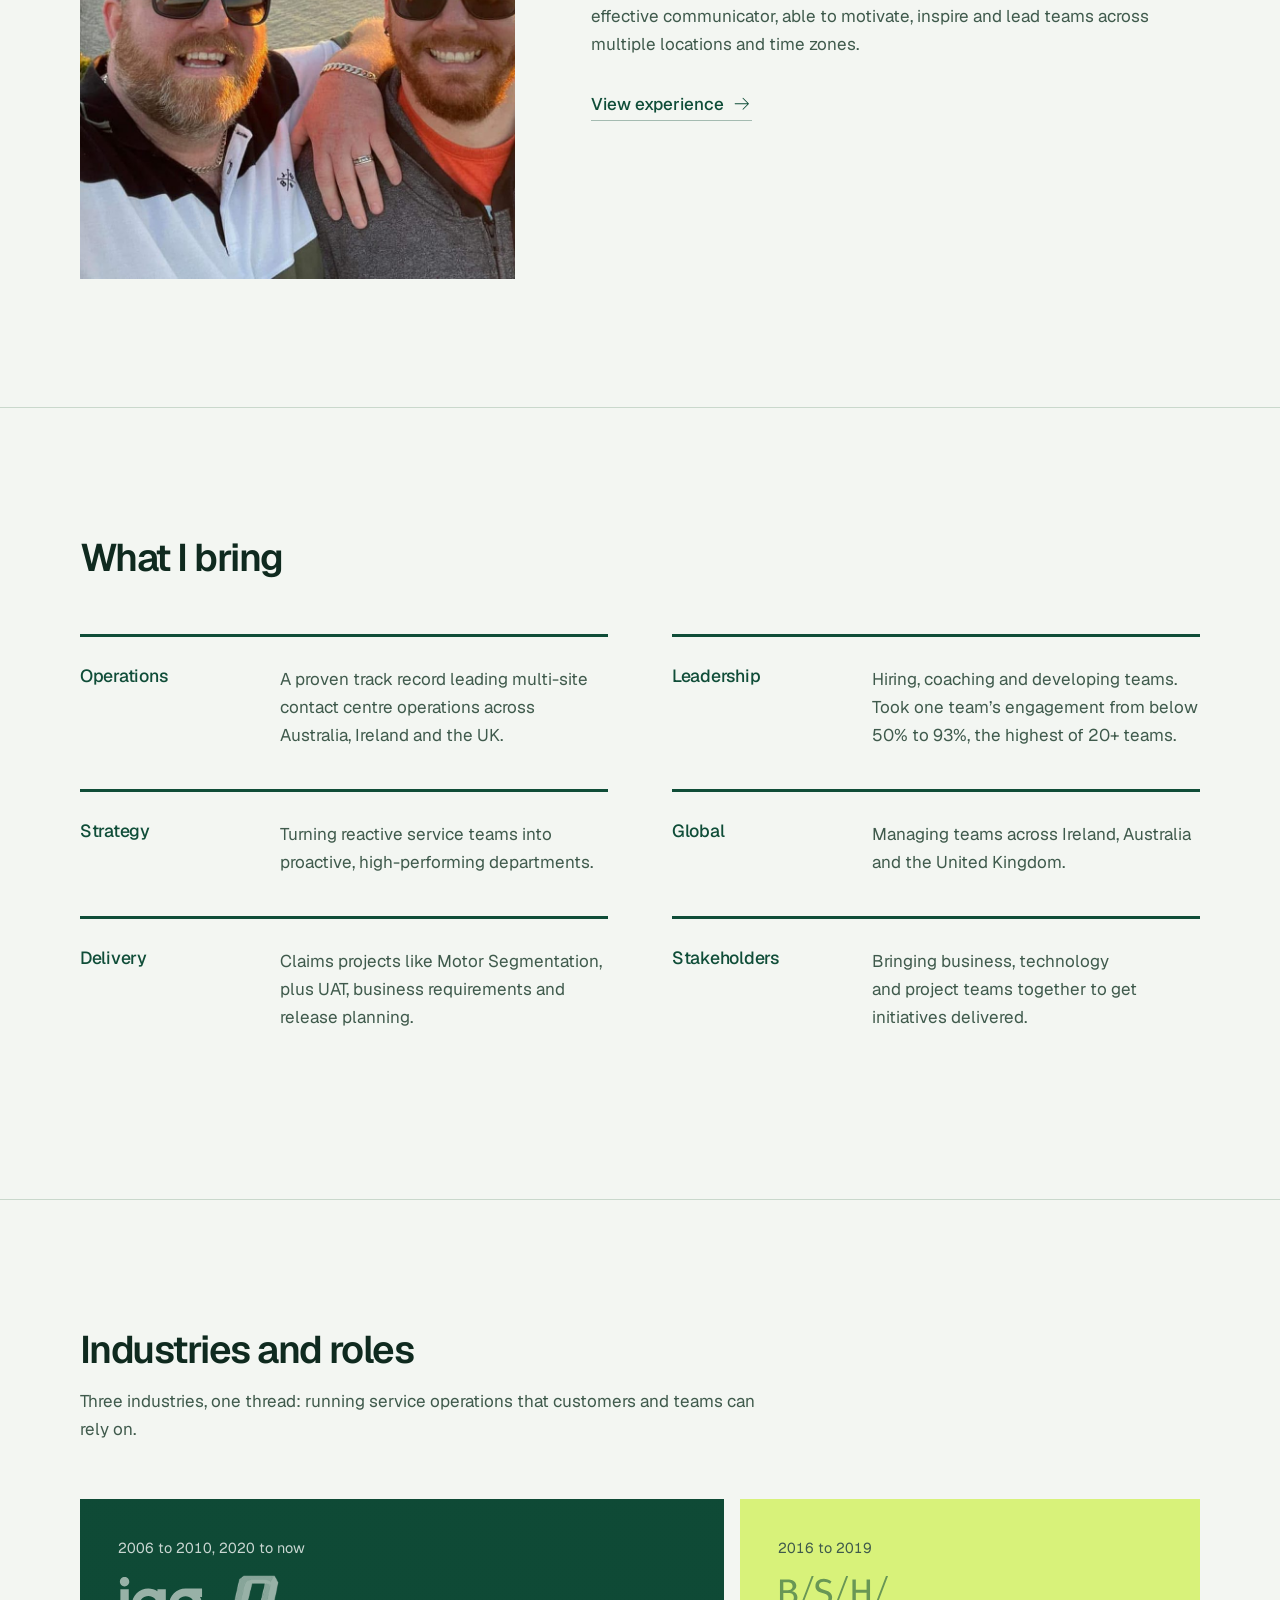
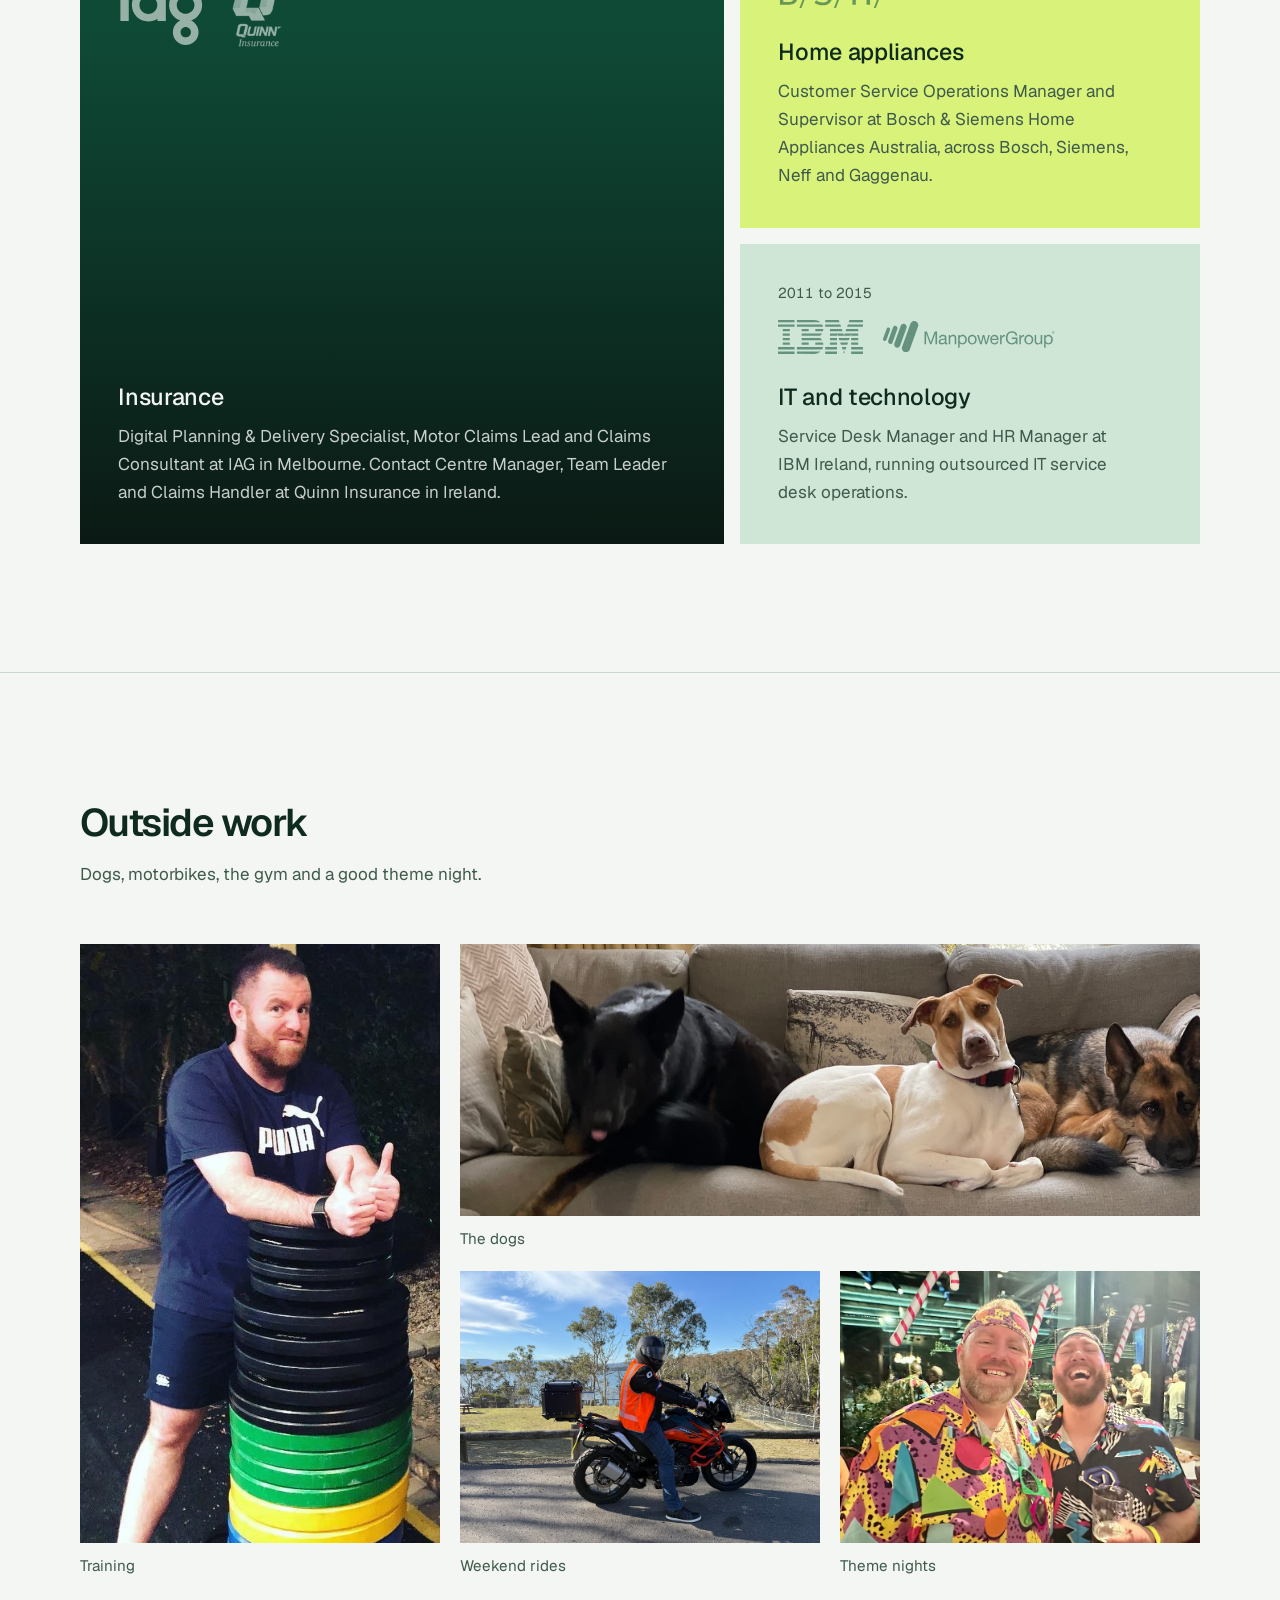
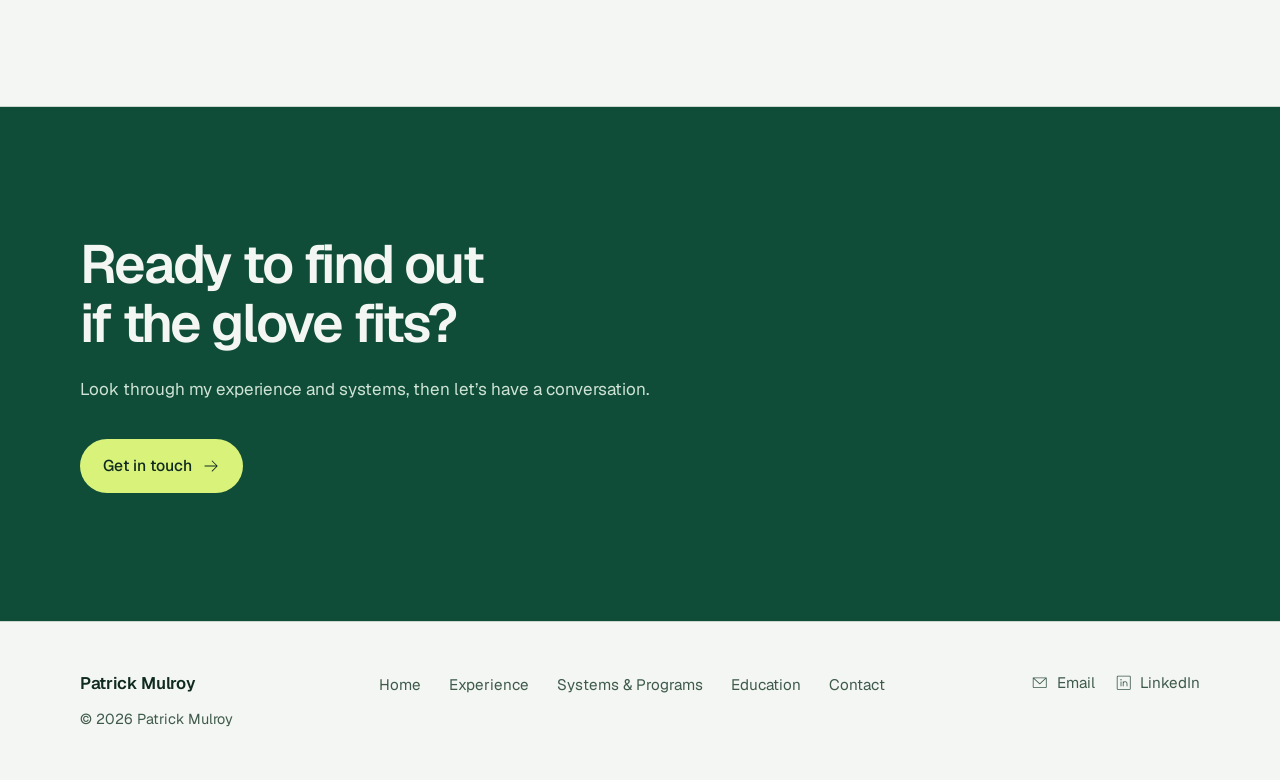
==== commit 991c6feb: "Add avatar icon beside name in top bar Co-Authored-By: Claude Opus 5.5 <noreply@anthropic.com> Claud" ====
--- a/index.html
+++ b/index.html
@@ -20,7 +20,7 @@
 
   <header class="nav">
     <div class="wrap nav-inner">
-      <a class="brand" href="index.html">Patrick Mulroy</a>
+      <a class="brand" href="index.html"><img class="brand-icon" src="images/apple-touch-icon.png" width="34" height="34" alt="" />Patrick Mulroy</a>
       <button class="menu-btn" type="button" aria-expanded="false" aria-controls="nav-links" aria-label="Open menu"><svg class="icon i-open" aria-hidden="true" focusable="false" xmlns="http://www.w3.org/2000/svg" viewBox="0 0 256 256" fill="currentColor"><path d="M222,128a6,6,0,0,1-6,6H40a6,6,0,0,1,0-12H216A6,6,0,0,1,222,128ZM40,70H216a6,6,0,0,0,0-12H40a6,6,0,0,0,0,12ZM216,186H40a6,6,0,0,0,0,12H216a6,6,0,0,0,0-12Z"/></svg><svg class="icon i-close" aria-hidden="true" focusable="false" xmlns="http://www.w3.org/2000/svg" viewBox="0 0 256 256" fill="currentColor"><path d="M204.24,195.76a6,6,0,1,1-8.48,8.48L128,136.49,60.24,204.24a6,6,0,0,1-8.48-8.48L119.51,128,51.76,60.24a6,6,0,0,1,8.48-8.48L128,119.51l67.76-67.75a6,6,0,0,1,8.48,8.48L136.49,128Z"/></svg></button>
       <ul class="nav-links" id="nav-links">
         <li><a href="index.html" aria-current="page">Home</a></li>
--- a/style.css
+++ b/style.css
@@ -437,9 +437,6 @@
 .logo-strip li{display:flex;align-items:center;gap:7px;padding:7px 13px;background:var(--surface);border-radius:999px;font-size:.82rem;font-weight:500}
 .logo-strip img{height:16px;width:auto;max-width:60px;object-fit:contain;filter:grayscale(1) sepia(1) hue-rotate(95deg) saturate(2.2) brightness(.55) contrast(1.1);opacity:.8}
 /* Experience company logos */
-.co-logo{background:#fff;border:1px solid var(--line);border-radius:14px;width:120px;height:72px;display:flex;align-items:center;justify-content:center;padding:14px;margin-bottom:18px}
-.co-logo img{max-width:100%;max-height:100%;object-fit:contain}
-.role-logo{height:16px;width:auto;vertical-align:-3px;margin-left:8px;display:inline-block}
 .logo-strip li.wm img{height:14px;max-width:84px}
 .logo-strip li.wm.infosys img{height:26px}
 
@@ -452,3 +449,13 @@
 .tile-feature .tile-logo{background:#f3f6f2;opacity:.6;height:72px;width:calc(72px * var(--ar))}
 .tile-feature .tile-logos{gap:28px}
 @media (max-width:860px){.tile-logo{height:26px;width:calc(26px * var(--ar))}.tile-feature .tile-logo{height:52px;width:calc(52px * var(--ar))}}
+
+/* Experience logos: single-colour, blended into the page */
+.co-logo,.role-logo{display:block;background:var(--accent);opacity:.55;-webkit-mask:var(--logo) left center/contain no-repeat;mask:var(--logo) left center/contain no-repeat}
+.co-logo{--h:48px;height:var(--h);width:calc(var(--h) * var(--ar));max-width:100%;margin-bottom:18px}
+.role-logo{display:inline-block;height:16px;width:calc(16px * var(--ar));vertical-align:-3px;margin-left:8px}
+.role-logo-lg{display:block;height:40px;width:calc(40px * var(--ar));margin:10px 0 0}
+
+/* Avatar beside name in top bar */
+.nav .brand{display:inline-flex;align-items:center;gap:10px}
+.brand-icon{width:34px;height:34px;border-radius:50%;object-fit:cover;box-shadow:0 0 0 2px var(--pop)}
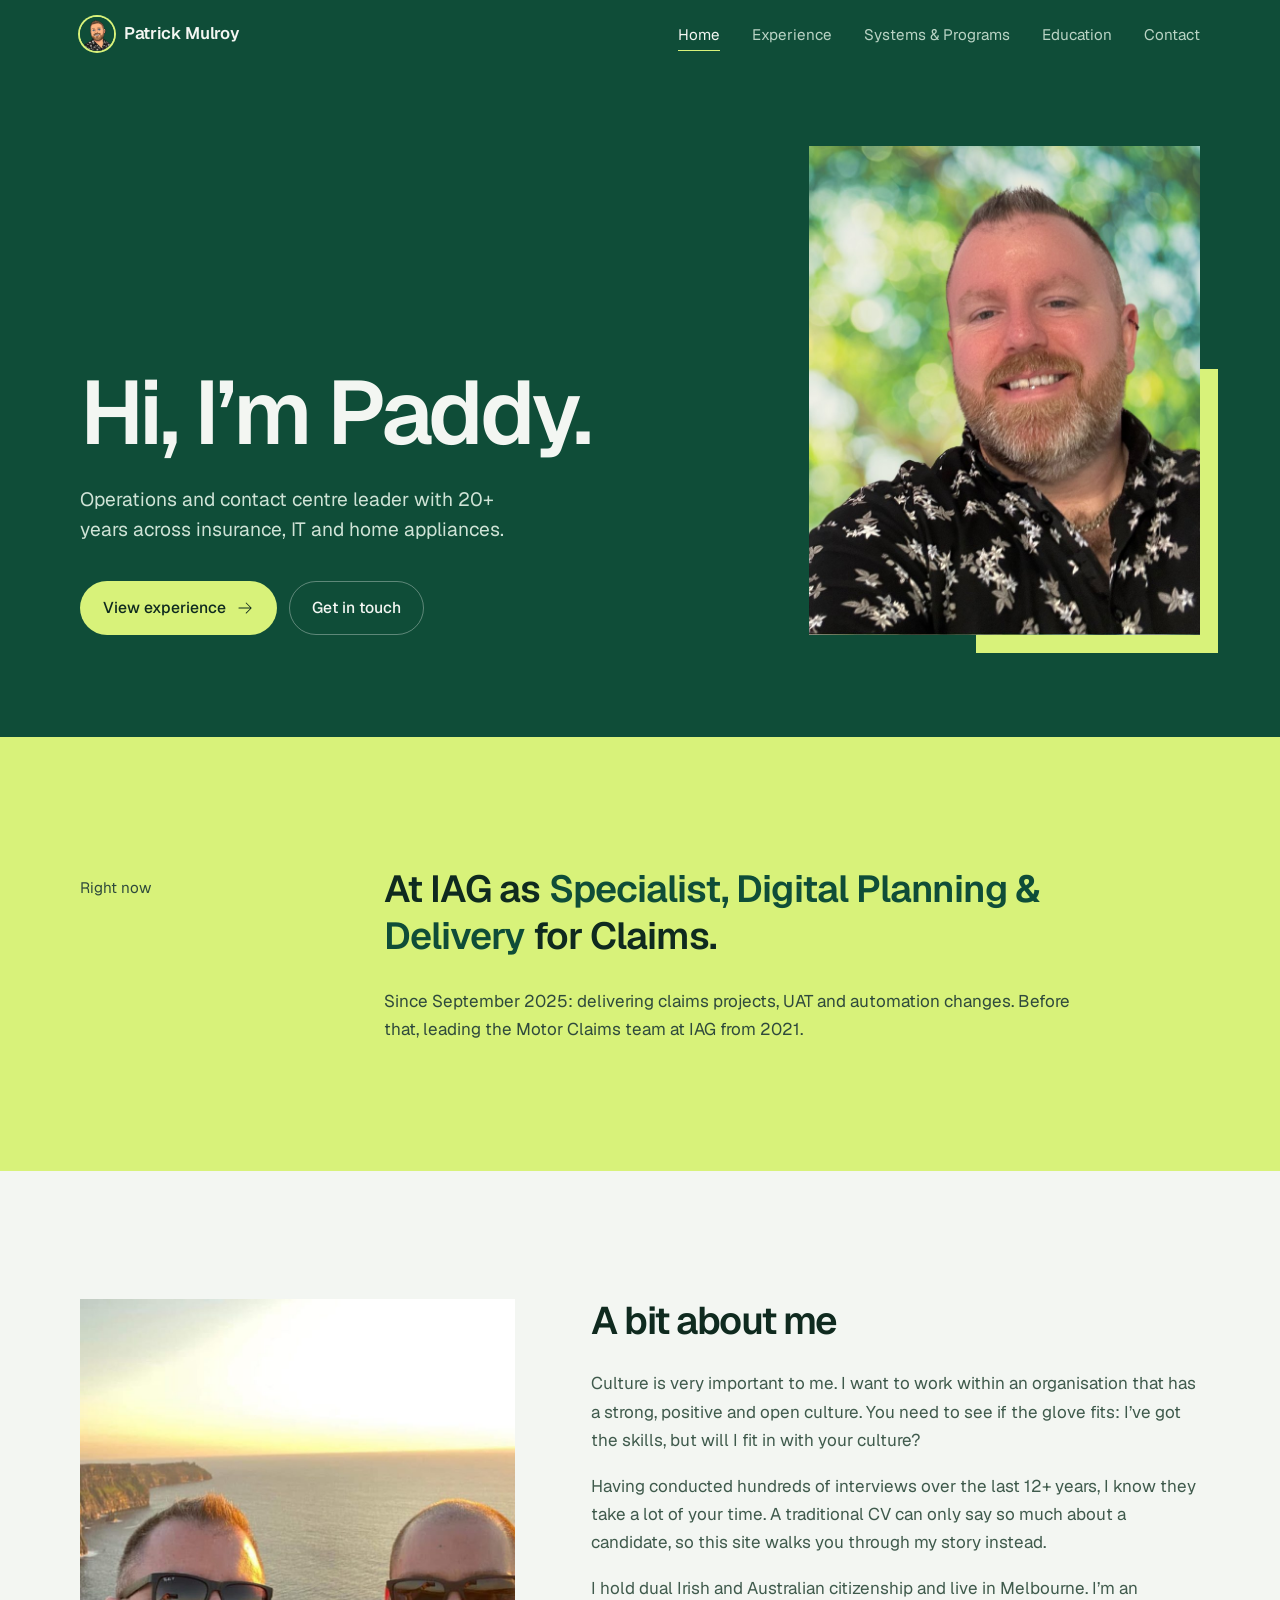
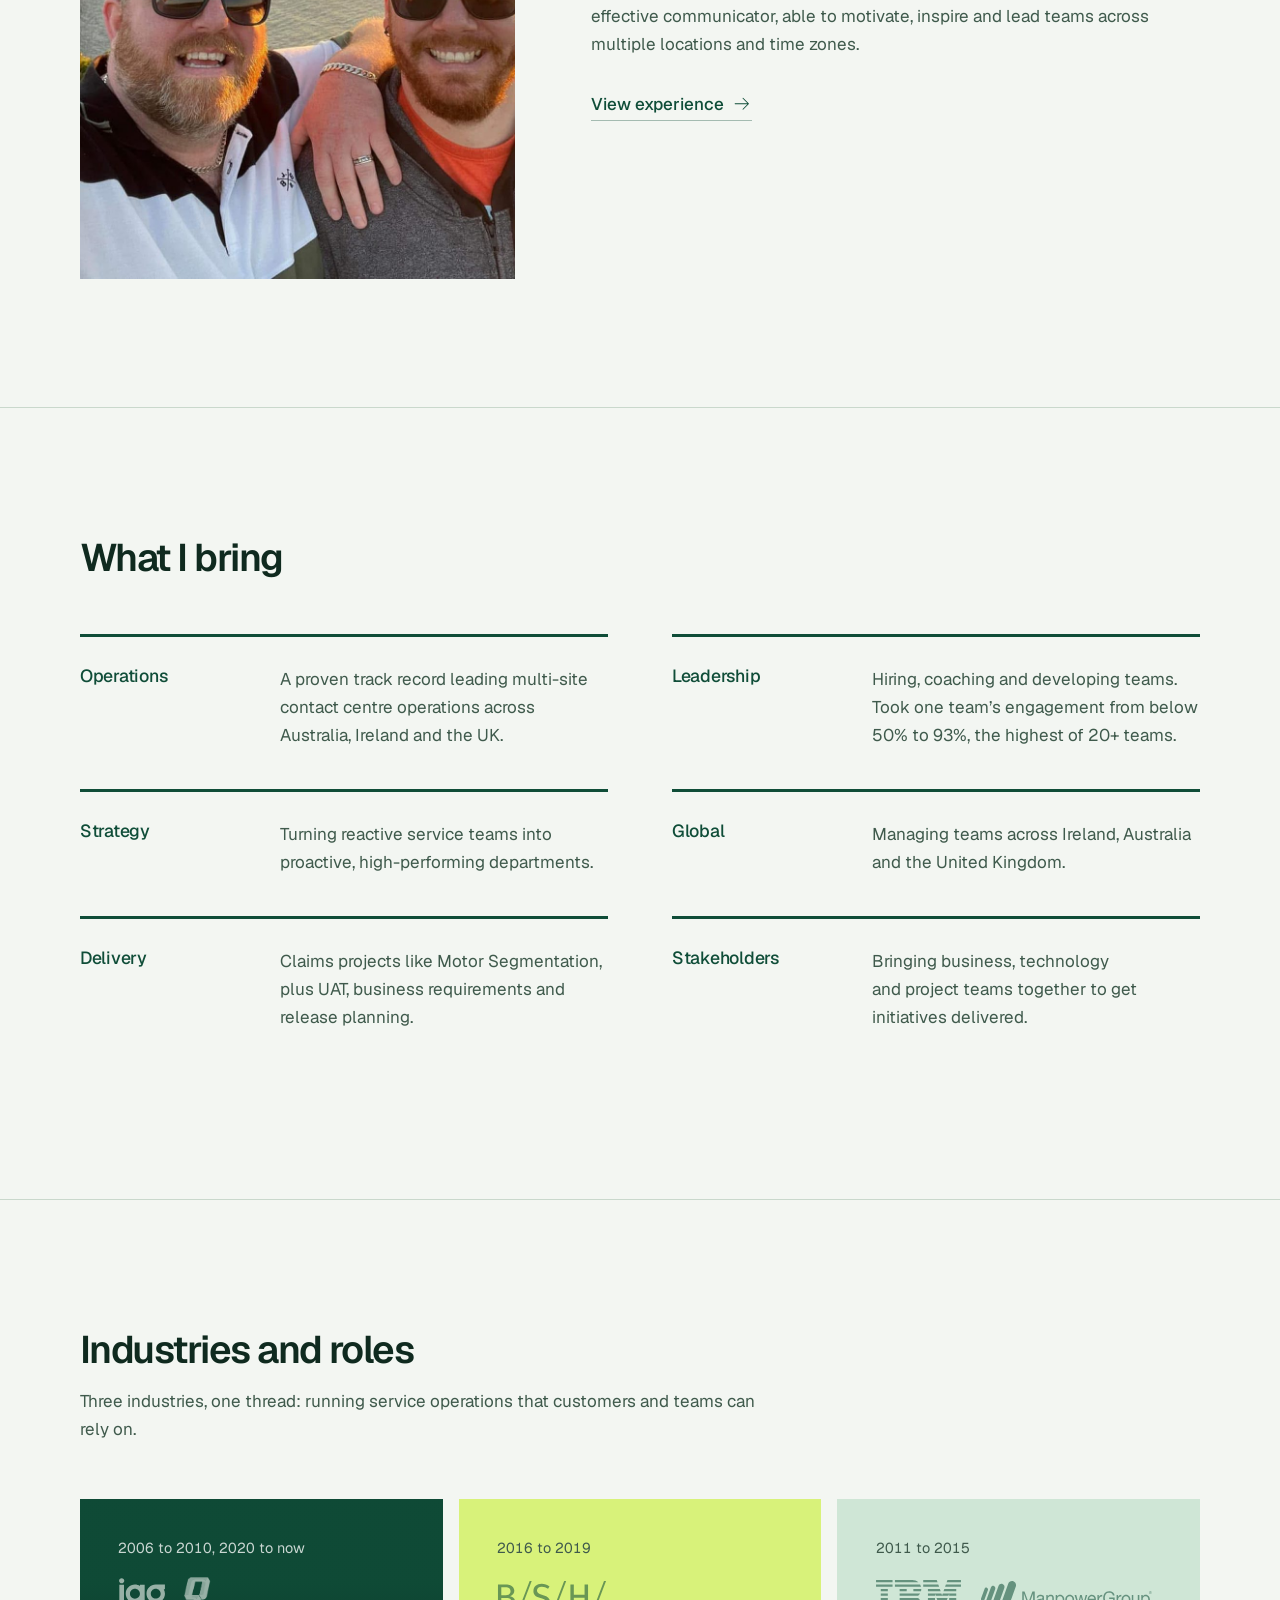
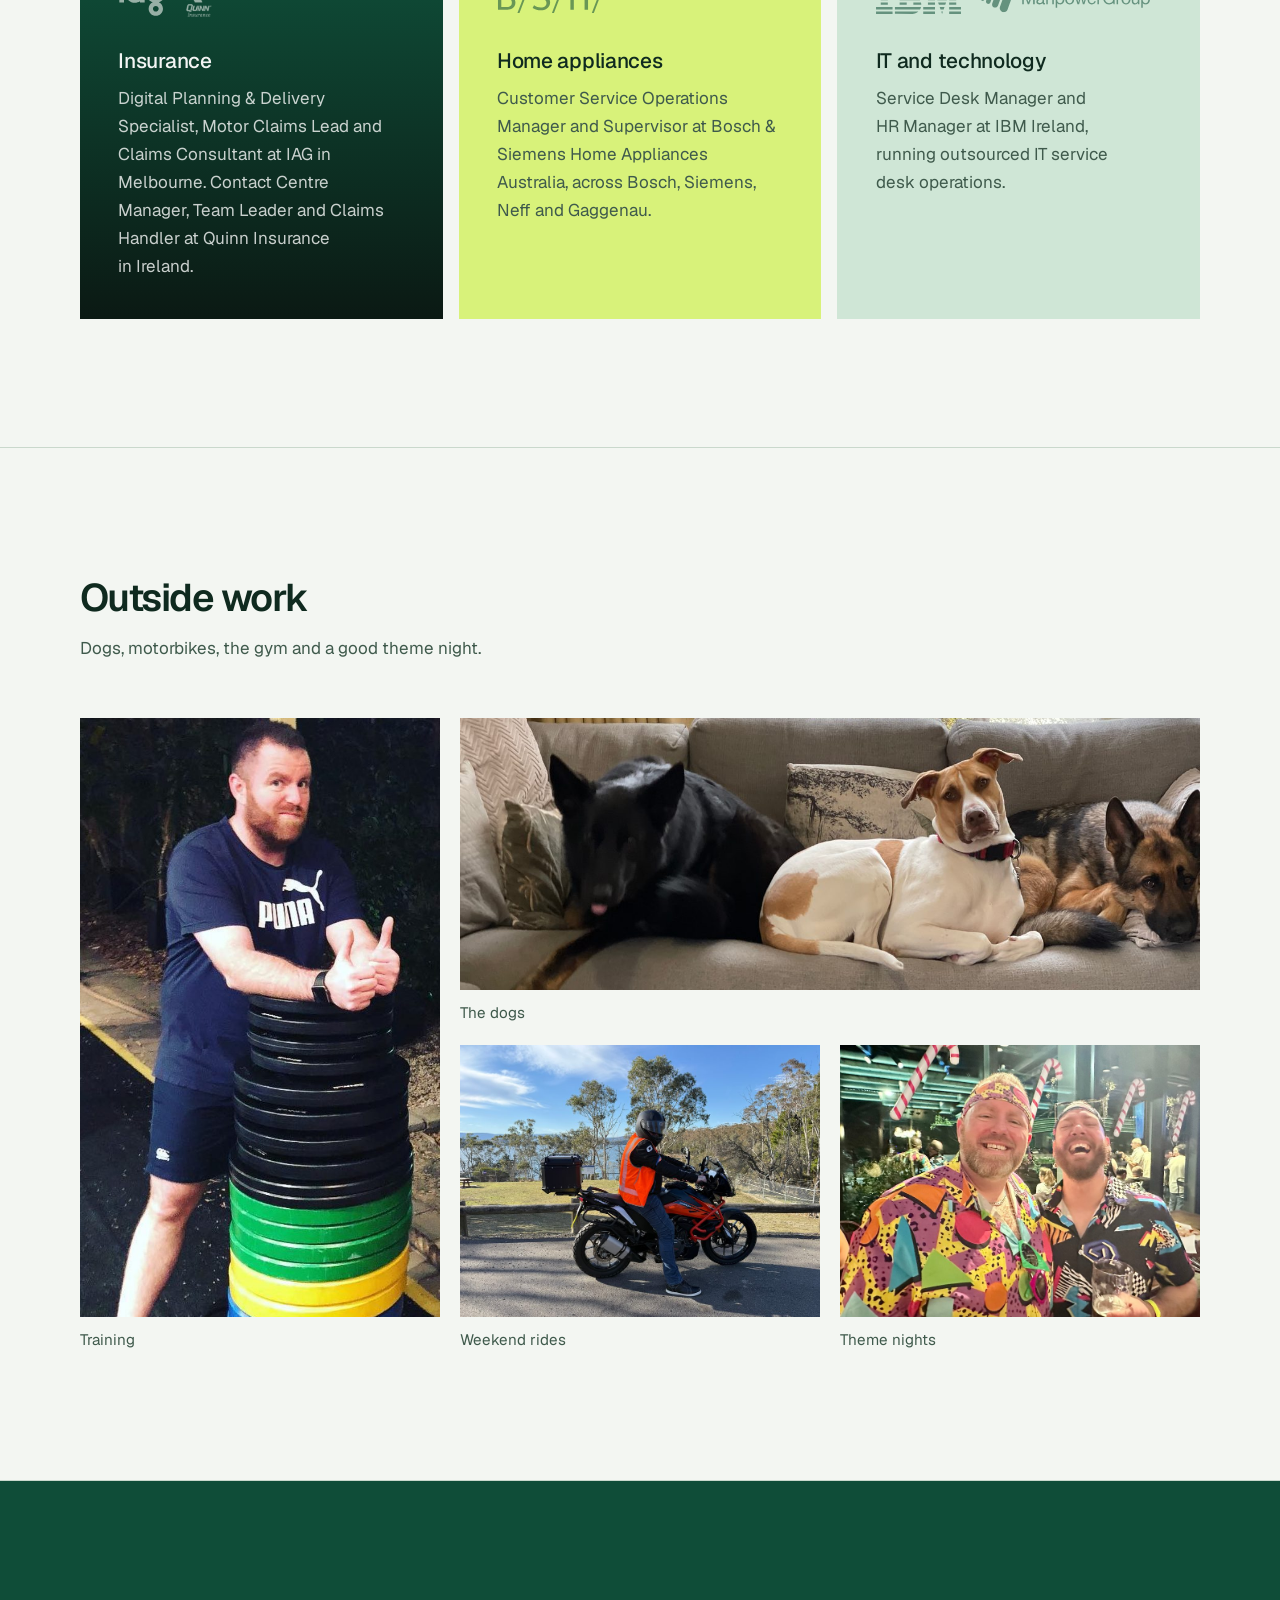
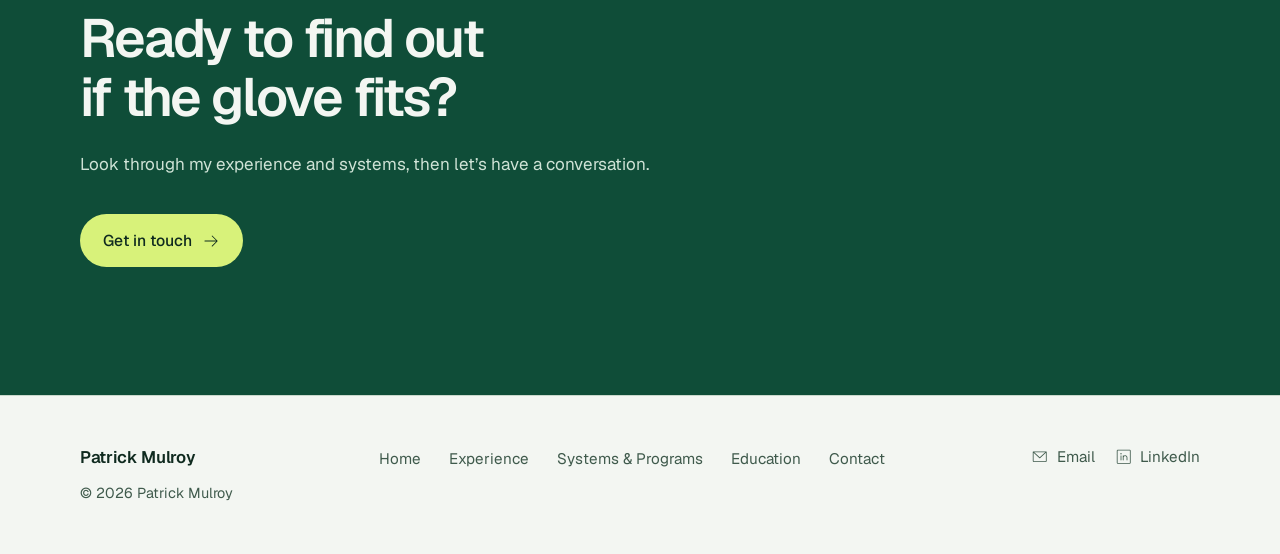
==== commit ef9eda5f: "Update 15+ years to 20+ years Co-Authored-By: Claude Opus 5.5 <noreply@anthropic.com> Claude-Session" ====
--- a/index.html
+++ b/index.html
@@ -4,9 +4,9 @@
   <meta charset="UTF-8" />
   <meta name="viewport" content="width=device-width, initial-scale=1" />
   <title>Patrick Mulroy | Operations &amp; contact centre leader</title>
-  <meta name="description" content="Patrick Mulroy is a Melbourne-based operations and contact centre leader with 15+ years across insurance, IT and home appliances." />
+  <meta name="description" content="Patrick Mulroy is a Melbourne-based operations and contact centre leader with 20+ years across insurance, IT and home appliances." />
   <meta property="og:title" content="Patrick Mulroy | Operations &amp; contact centre leader" />
-  <meta property="og:description" content="Patrick Mulroy is a Melbourne-based operations and contact centre leader with 15+ years across insurance, IT and home appliances." />
+  <meta property="og:description" content="Patrick Mulroy is a Melbourne-based operations and contact centre leader with 20+ years across insurance, IT and home appliances." />
   <meta name="theme-color" content="#0f4d38" />
   <meta name="color-scheme" content="light" />
   <link rel="preload" href="fonts/geist-latin-wght-normal.woff2" as="font" type="font/woff2" crossorigin />
@@ -38,7 +38,7 @@
       <div class="wrap hero-grid">
         <div class="hero-copy">
           <h1 style="--i:1">Hi, I&rsquo;m Paddy.</h1>
-          <p class="lead" style="--i:2">Operations and contact centre leader with 15+ years across insurance, IT and home appliances.</p>
+          <p class="lead" style="--i:2">Operations and contact centre leader with 20+ years across insurance, IT and home appliances.</p>
           <div class="actions" style="--i:3">
             <a class="btn btn-primary" href="experience.html">View experience <svg class="icon" aria-hidden="true" focusable="false" xmlns="http://www.w3.org/2000/svg" viewBox="0 0 256 256" fill="currentColor"><path d="M220.24,132.24l-72,72a6,6,0,0,1-8.48-8.48L201.51,134H40a6,6,0,0,1,0-12H201.51L139.76,60.24a6,6,0,0,1,8.48-8.48l72,72A6,6,0,0,1,220.24,132.24Z"/></svg></a>
             <a class="btn btn-ghost" href="contact.html">Get in touch</a>
--- a/style.css
+++ b/style.css
@@ -459,3 +459,25 @@
 /* Avatar beside name in top bar */
 .nav .brand{display:inline-flex;align-items:center;gap:10px}
 .brand-icon{width:34px;height:34px;border-radius:50%;object-fit:cover;box-shadow:0 0 0 2px var(--pop)}
+
+/* Industries: three equal tiles side by side */
+.bento{grid-template-columns:repeat(3,1fr);grid-template-rows:auto}
+.bento .tile,.bento .tile-feature{grid-row:auto;min-height:340px}
+.tile-feature .tile-logo{height:40px;width:calc(40px * var(--ar))}
+.tile-feature .tile-logos{gap:18px}
+.bento .tile h3{font-size:1.3rem}
+@media (max-width:960px){.bento{grid-template-columns:1fr}.bento .tile,.bento .tile-feature{min-height:0}.tile-feature .tile-logo{height:34px;width:calc(34px * var(--ar))}}
+.bento .tile{justify-content:flex-start}
+.bento .tile .tile-logos{margin-bottom:0;padding-bottom:0;height:44px;margin-bottom:28px;flex-wrap:nowrap}
+.bento .tile .tile-logo{max-width:100%}
+
+/* Education header photo: show the full portrait */
+.page-head-split img.award-photo{aspect-ratio:auto;height:auto;max-height:416px;width:auto;max-width:100%;margin-left:auto;object-fit:contain}
+
+/* Systems: level headings at the top of each category */
+.sys-head{display:grid;grid-template-columns:3fr repeat(3,3fr);gap:24px;align-items:end;padding-bottom:14px;border-bottom:1px solid var(--text)}
+.sys-head h2{margin-bottom:0}
+.sys-head strong{display:block;font-weight:500;font-size:.95rem}
+.sys-head span{font-size:.82rem;color:var(--muted)}
+.sys-head + .sys-row{border-top:0}
+@media (max-width:760px){.sys-head{grid-template-columns:1fr}.sys-head > div{display:none}}
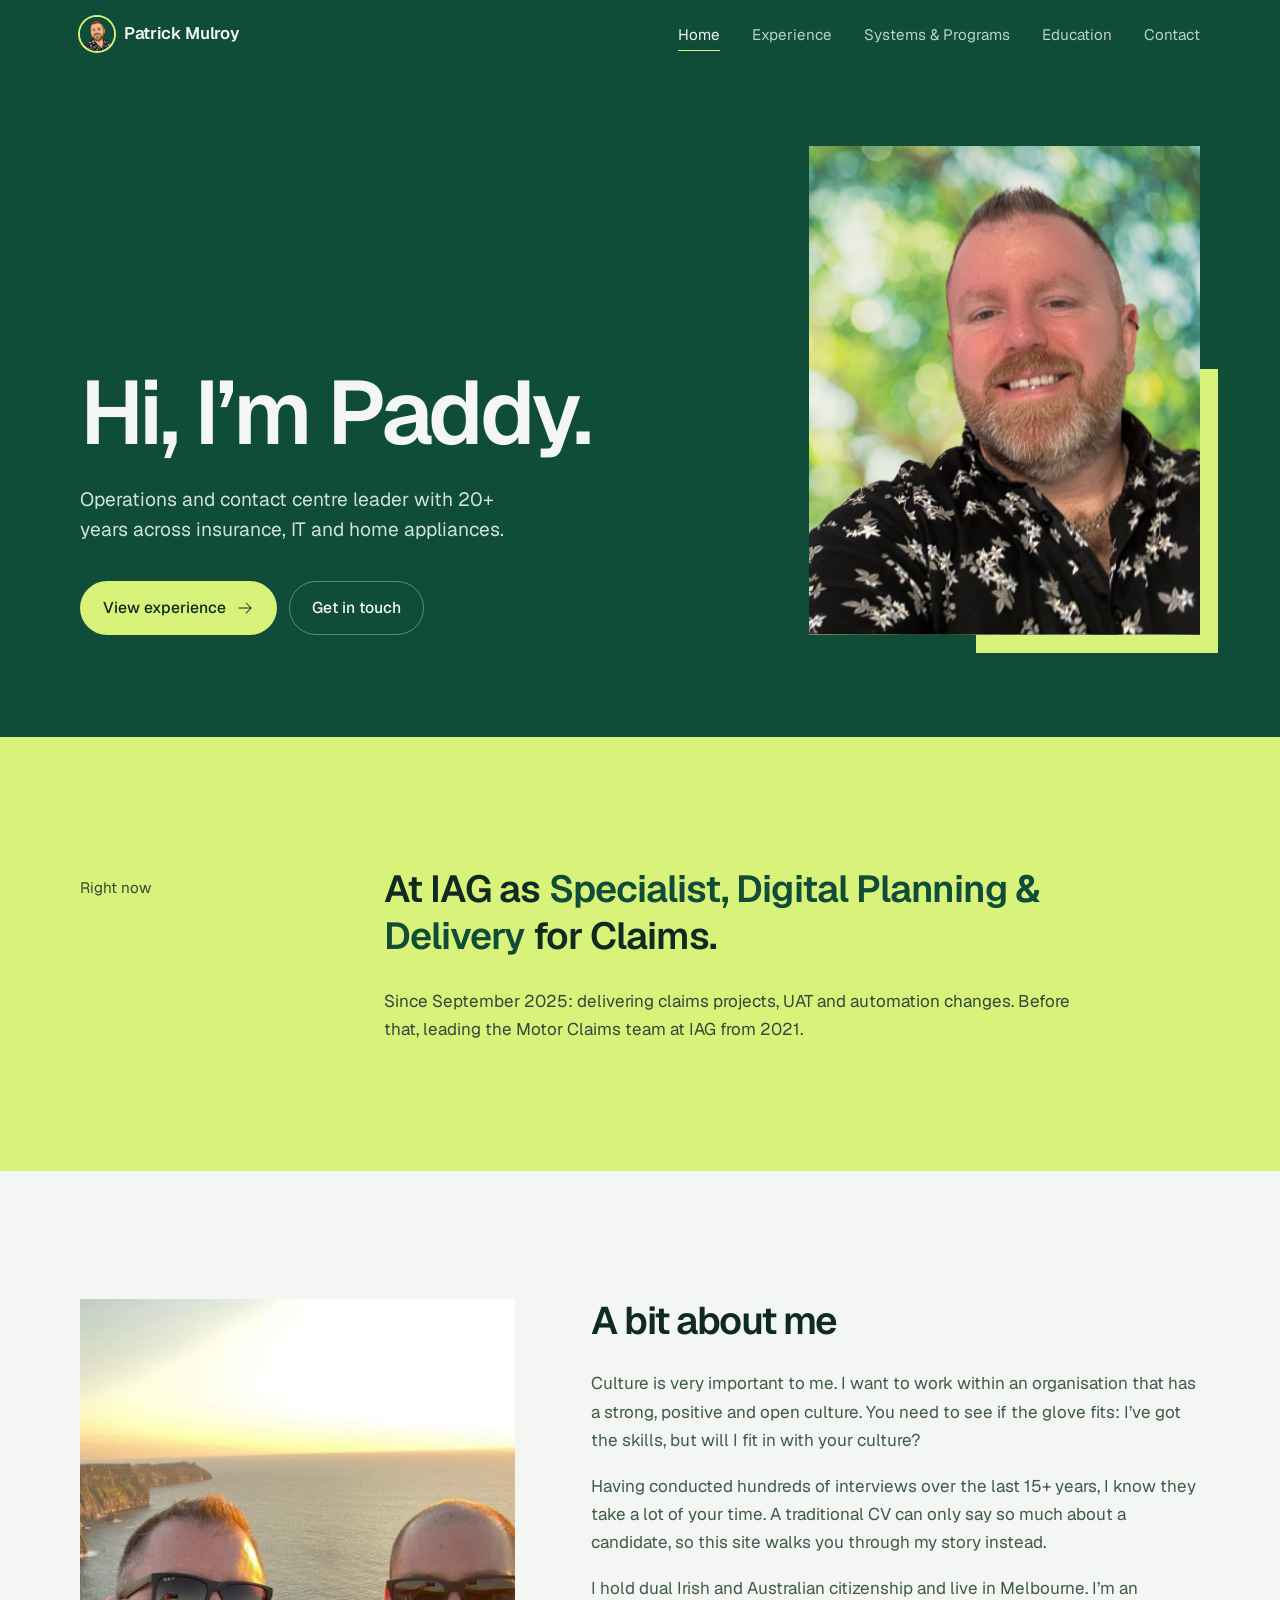
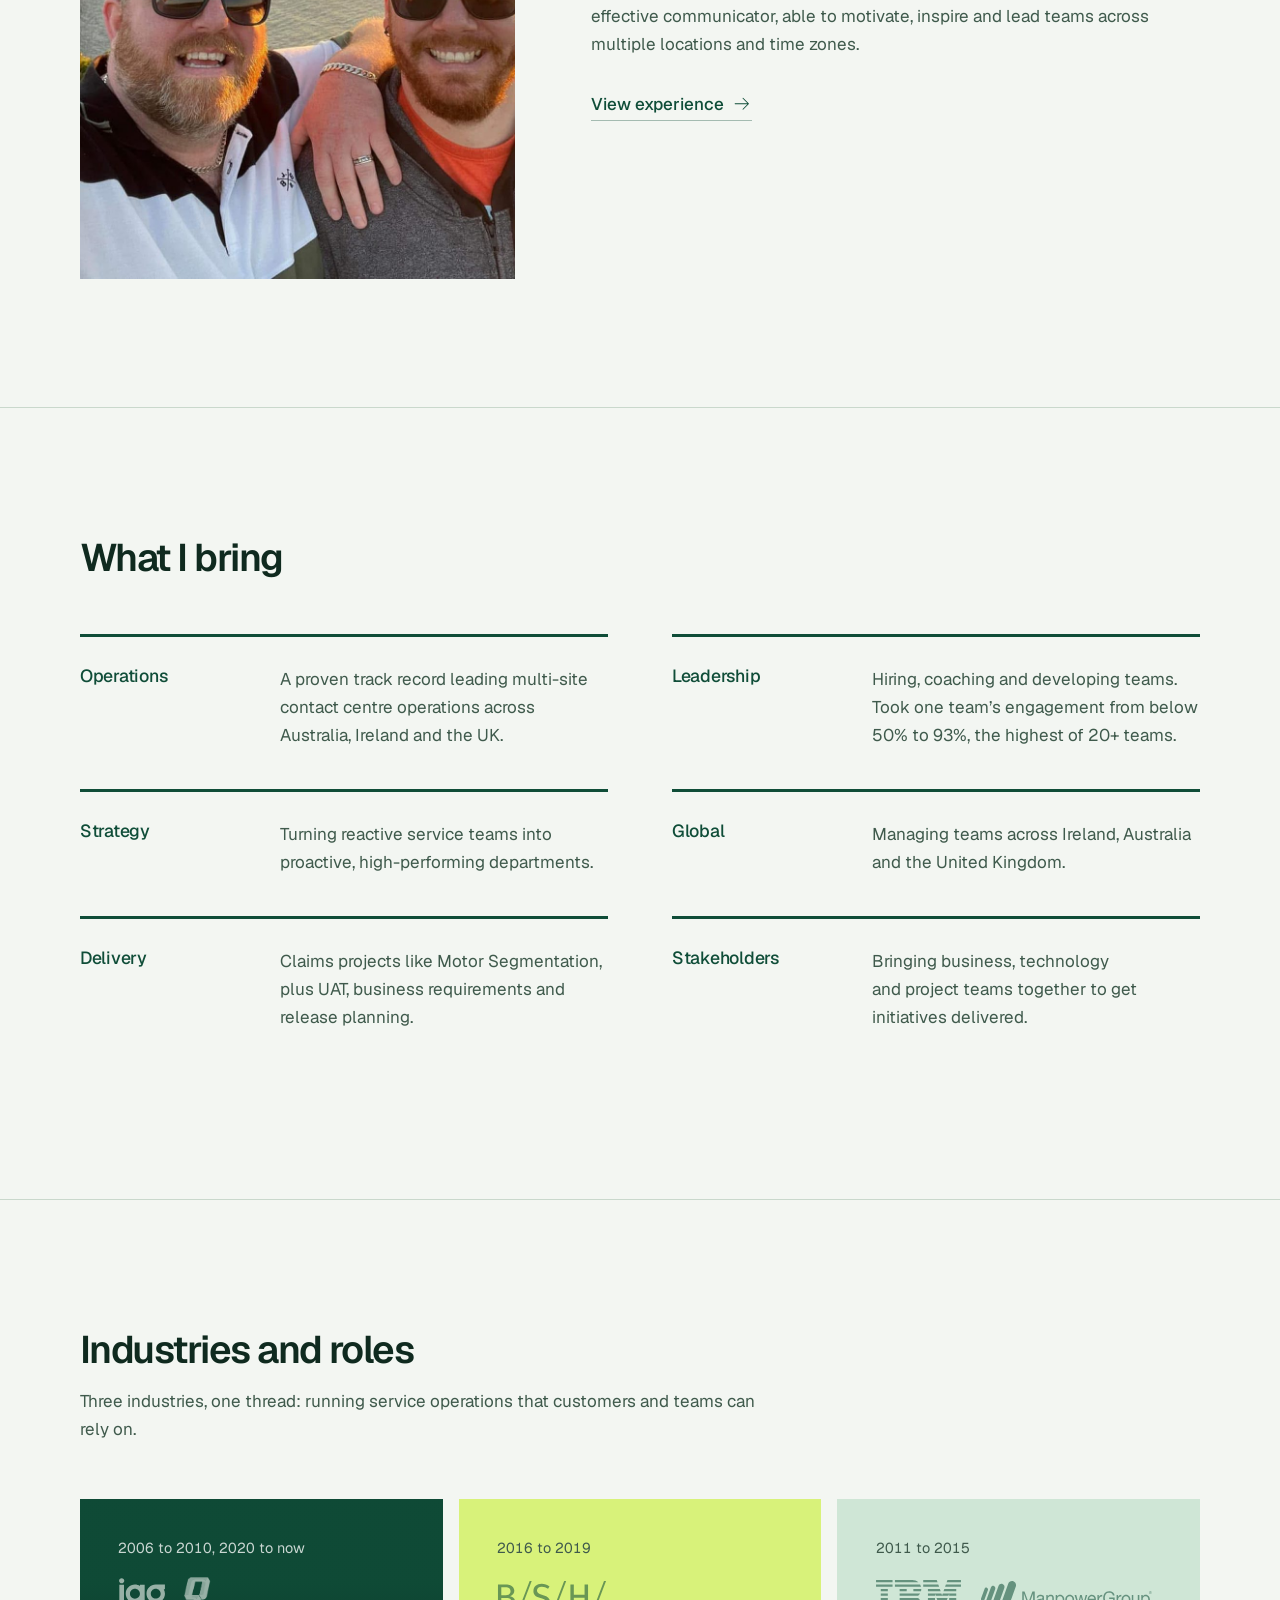
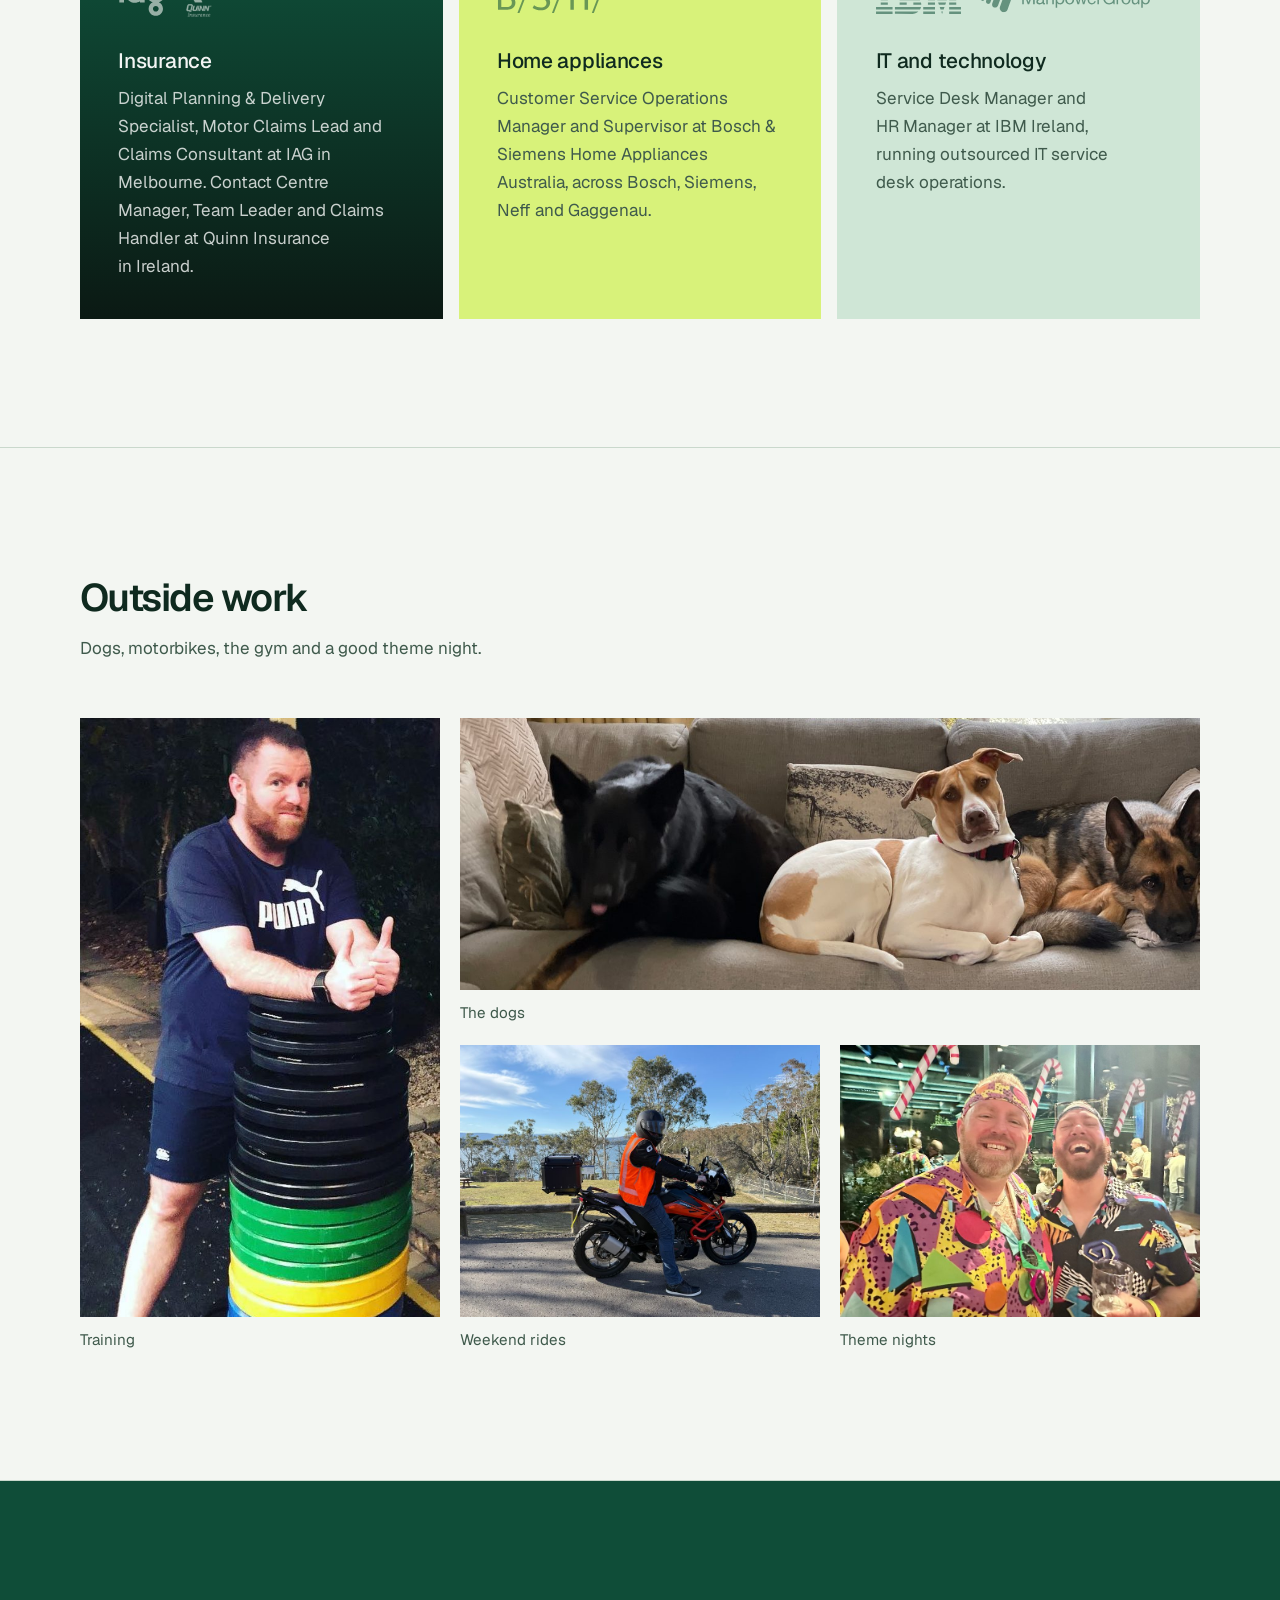
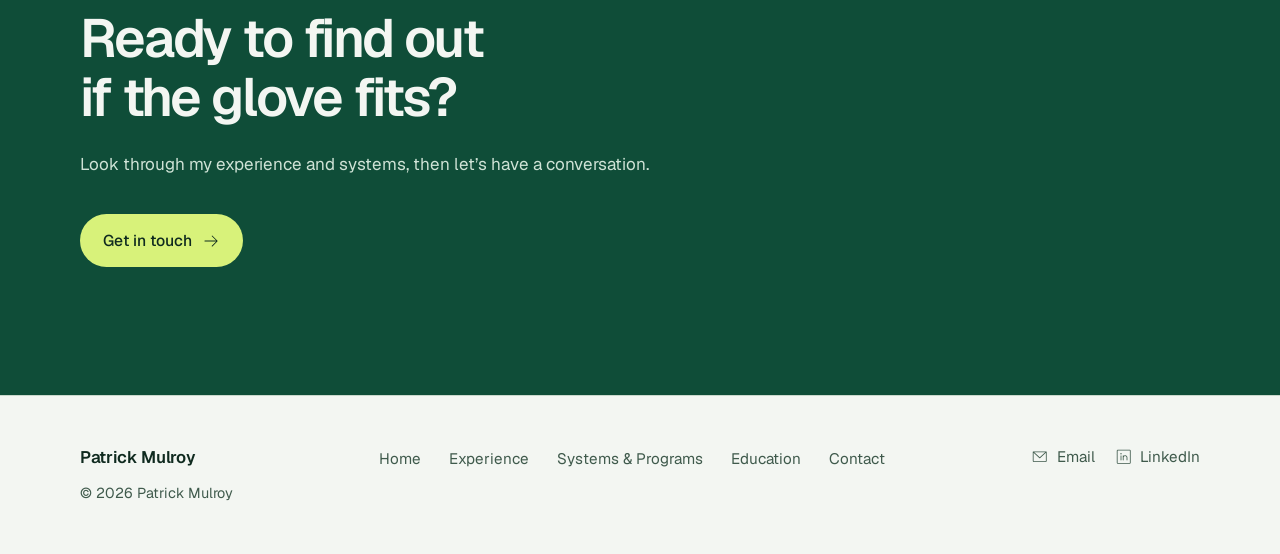
==== commit f37e2fd5: "Update 12+ years of interviewing to 15+ Co-Authored-By: Claude Opus 5.5 <noreply@anthropic.com> Clau" ====
--- a/index.html
+++ b/index.html
@@ -68,7 +68,7 @@
         <div class="about-copy reveal" style="--i:1">
           <h2>A bit about me</h2>
           <p>Culture is very important to me. I want to work within an organisation that has a strong, positive and open culture. You need to see if the glove fits: I&rsquo;ve got the skills, but will I fit in with your culture?</p>
-          <p>Having conducted hundreds of interviews over the last 12+ years, I know they take a lot of your time. A traditional CV can only say so much about a candidate, so this site walks you through my story instead.</p>
+          <p>Having conducted hundreds of interviews over the last 15+ years, I know they take a lot of your time. A traditional CV can only say so much about a candidate, so this site walks you through my story instead.</p>
           <p>I hold dual Irish and Australian citizenship and live in Melbourne. I&rsquo;m an effective communicator, able to motivate, inspire and lead teams across multiple locations and time zones.</p>
           <a class="link" href="experience.html">View experience <svg class="icon" aria-hidden="true" focusable="false" xmlns="http://www.w3.org/2000/svg" viewBox="0 0 256 256" fill="currentColor"><path d="M220.24,132.24l-72,72a6,6,0,0,1-8.48-8.48L201.51,134H40a6,6,0,0,1,0-12H201.51L139.76,60.24a6,6,0,0,1,8.48-8.48l72,72A6,6,0,0,1,220.24,132.24Z"/></svg></a>
         </div>
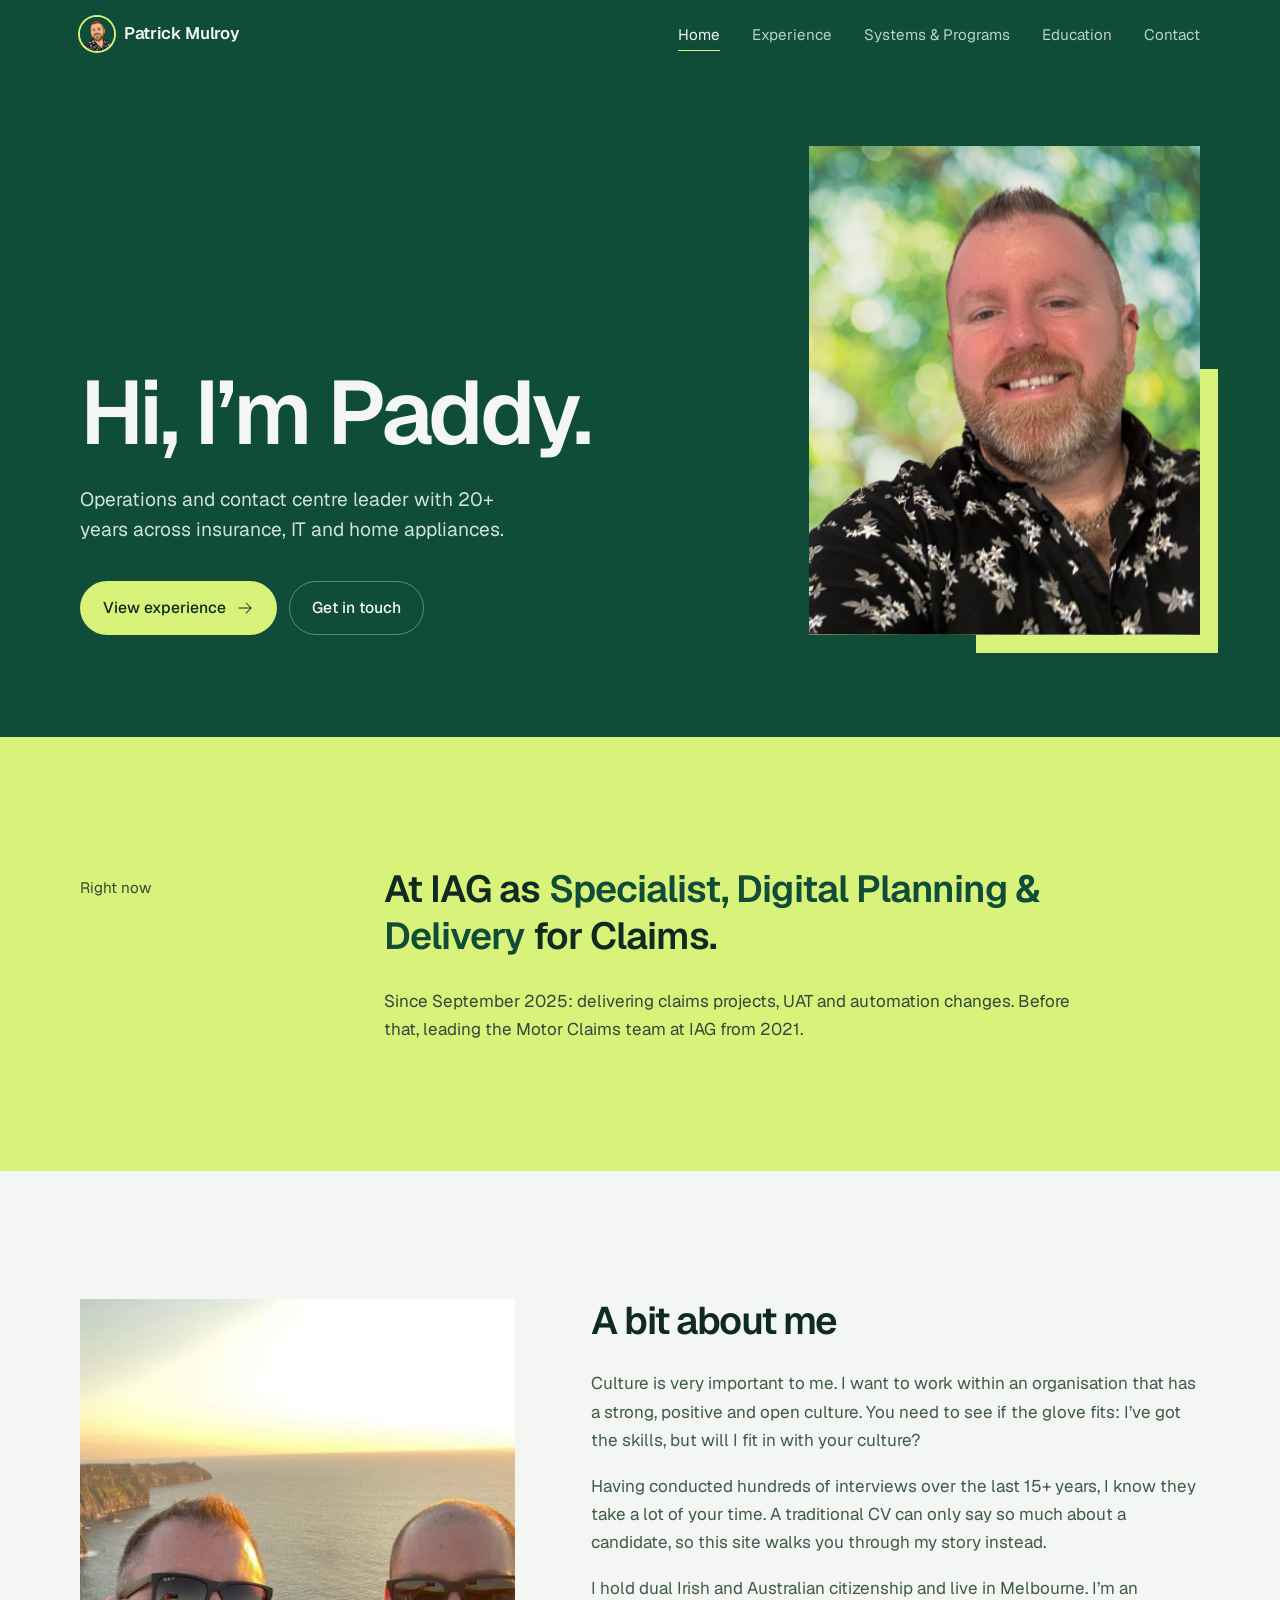
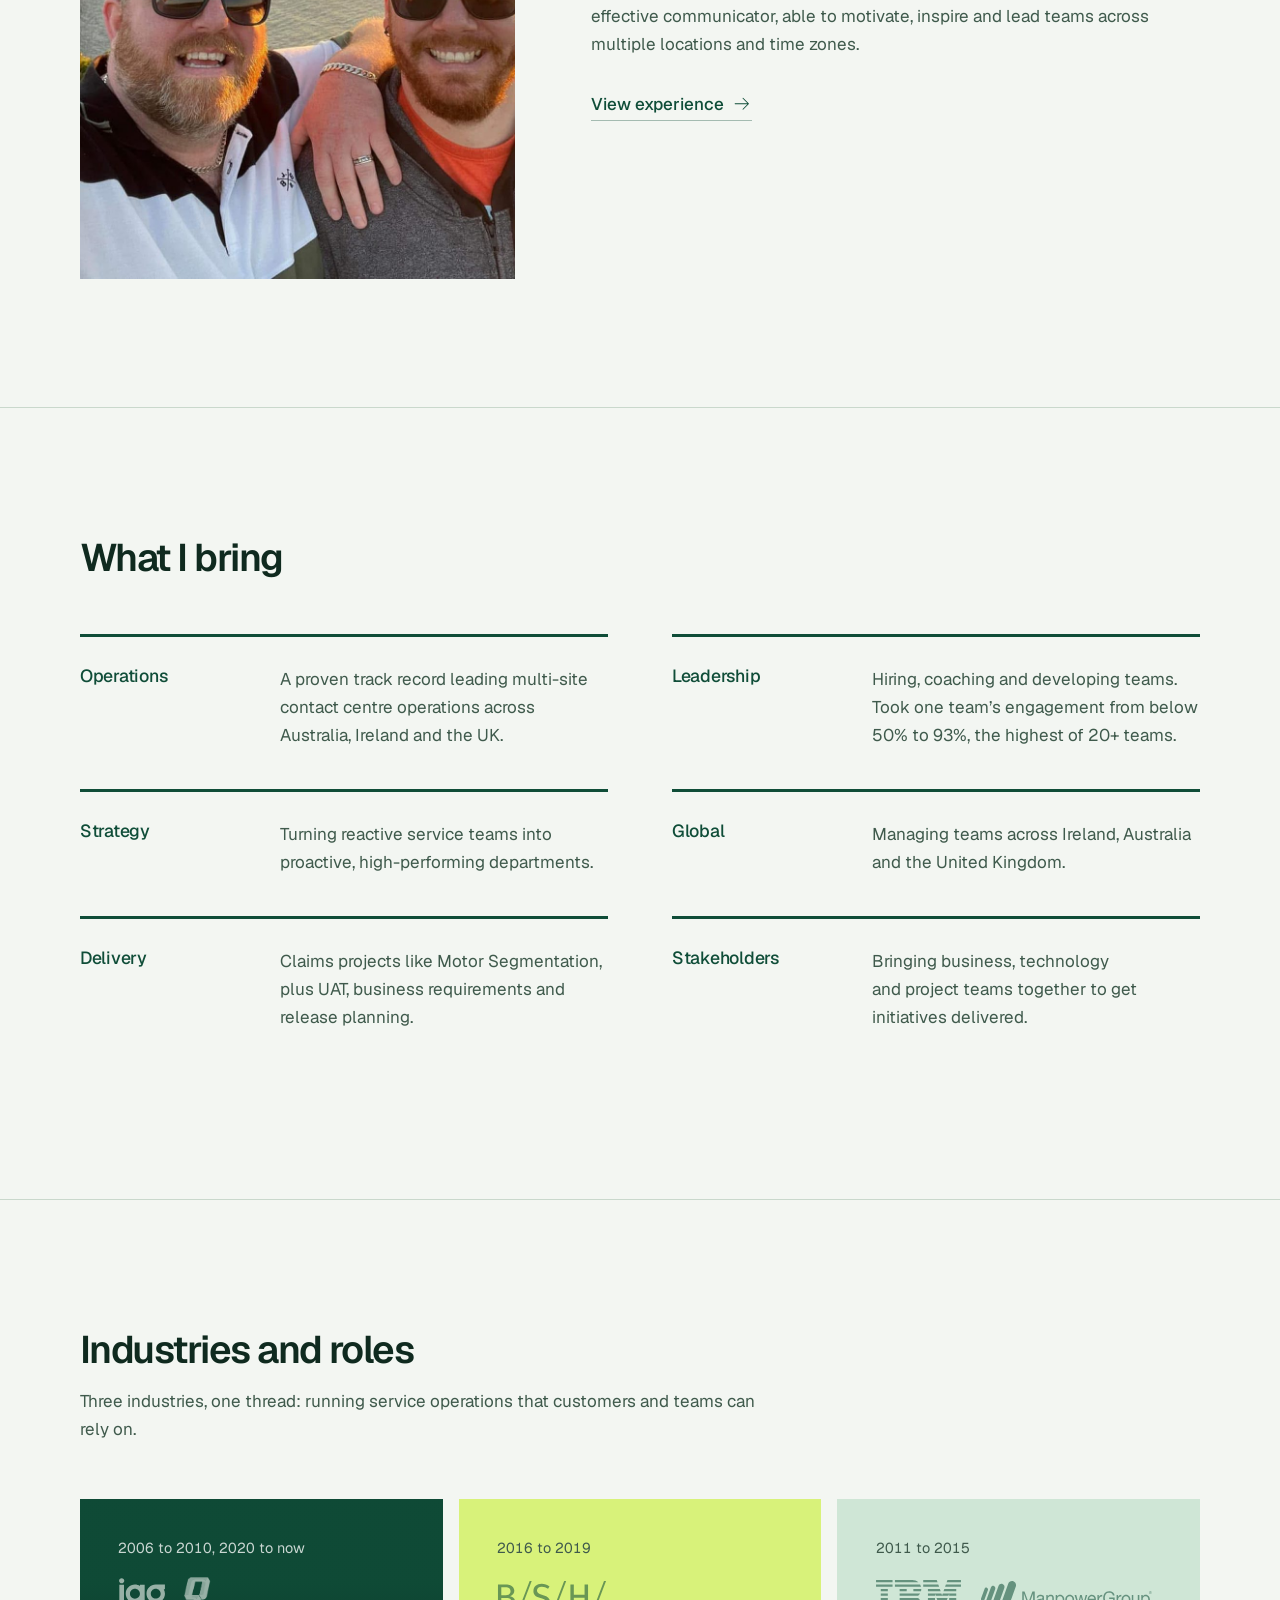
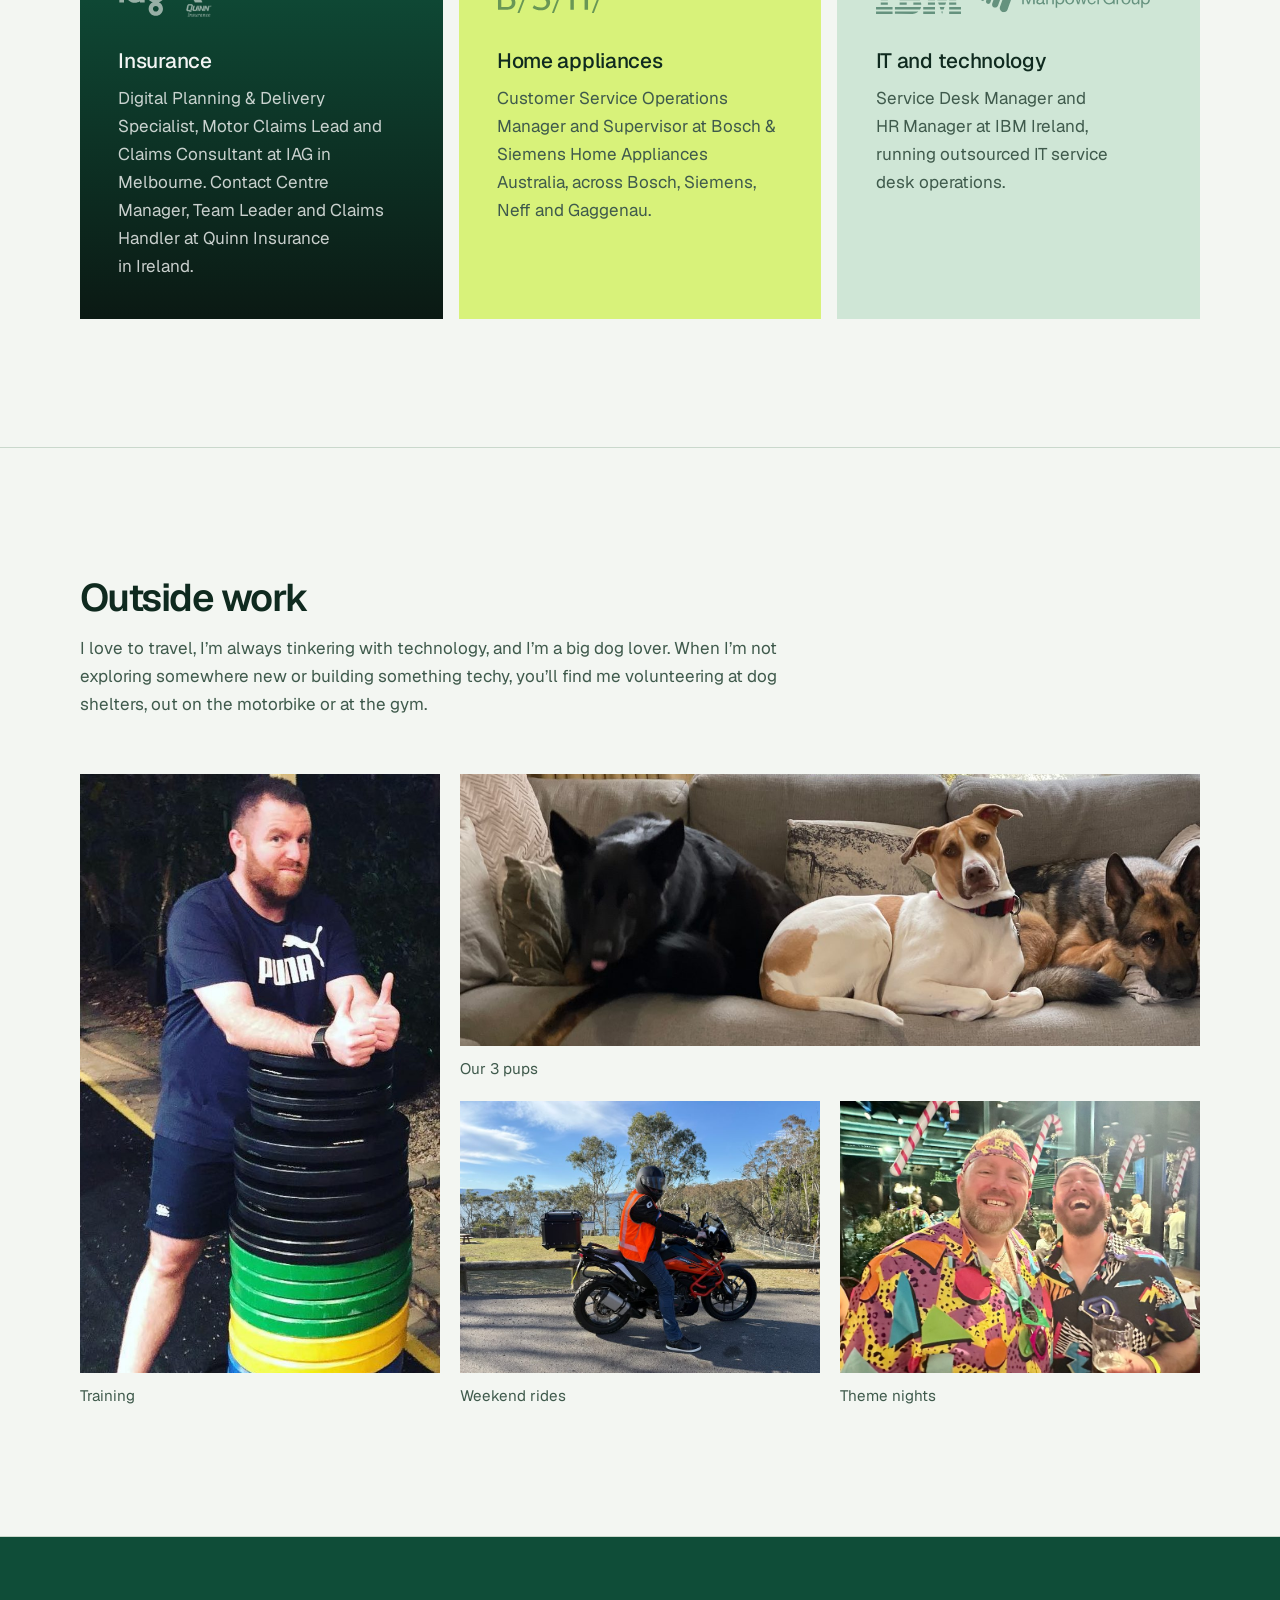
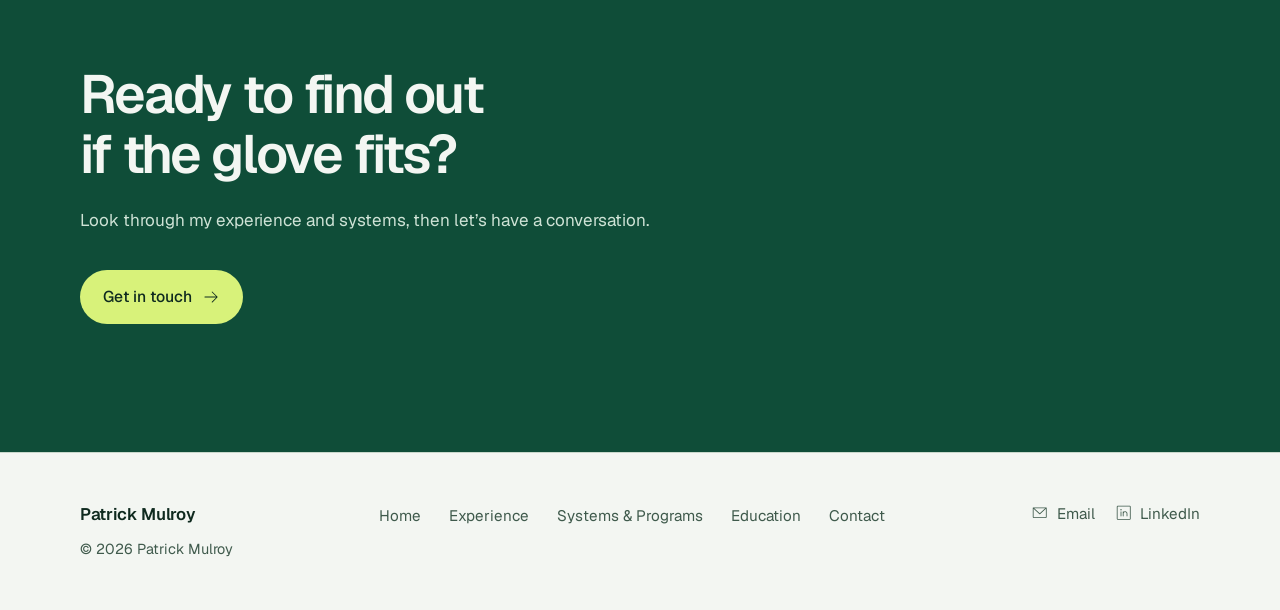
==== commit 0683a6c0: "Outside work: expand description, dog shelter volunteering, Our 3 pups caption Co-Authored-By: Claud" ====
--- a/index.html
+++ b/index.html
@@ -124,11 +124,11 @@
       <div class="wrap">
         <div class="section-head reveal">
           <h2>Outside work</h2>
-          <p class="muted">Dogs, motorbikes, the gym and a good theme night.</p>
+          <p class="muted">I love to travel, I&rsquo;m always tinkering with technology, and I&rsquo;m a big dog lover. When I&rsquo;m not exploring somewhere new or building something techy, you&rsquo;ll find me volunteering at dog shelters, out on the motorbike or at the gym.</p>
         </div>
         <div class="gallery">
           <figure class="g-tall reveal"><img src="images/life-training.jpg" width="700" height="1470" alt="Paddy leaning on a tall stack of weight plates at the gym" loading="lazy" /><figcaption>Training</figcaption></figure>
-          <figure class="g-wide reveal" style="--i:1"><img src="images/life-dogs.jpg" width="1200" height="675" alt="Three dogs lying together on a grey couch" loading="lazy" /><figcaption>The dogs</figcaption></figure>
+          <figure class="g-wide reveal" style="--i:1"><img src="images/life-dogs.jpg" width="1200" height="675" alt="Three dogs lying together on a grey couch" loading="lazy" /><figcaption>Our 3 pups</figcaption></figure>
           <figure class="reveal" style="--i:2"><img src="images/life-bike.jpg" width="900" height="675" alt="Paddy on his orange KTM motorbike by a lake" loading="lazy" /><figcaption>Weekend rides</figcaption></figure>
           <figure class="reveal" style="--i:3"><img src="images/life-party.jpg" width="900" height="675" alt="Paddy and a friend in bright 80s shirts at a Christmas party" loading="lazy" /><figcaption>Theme nights</figcaption></figure>
         </div>
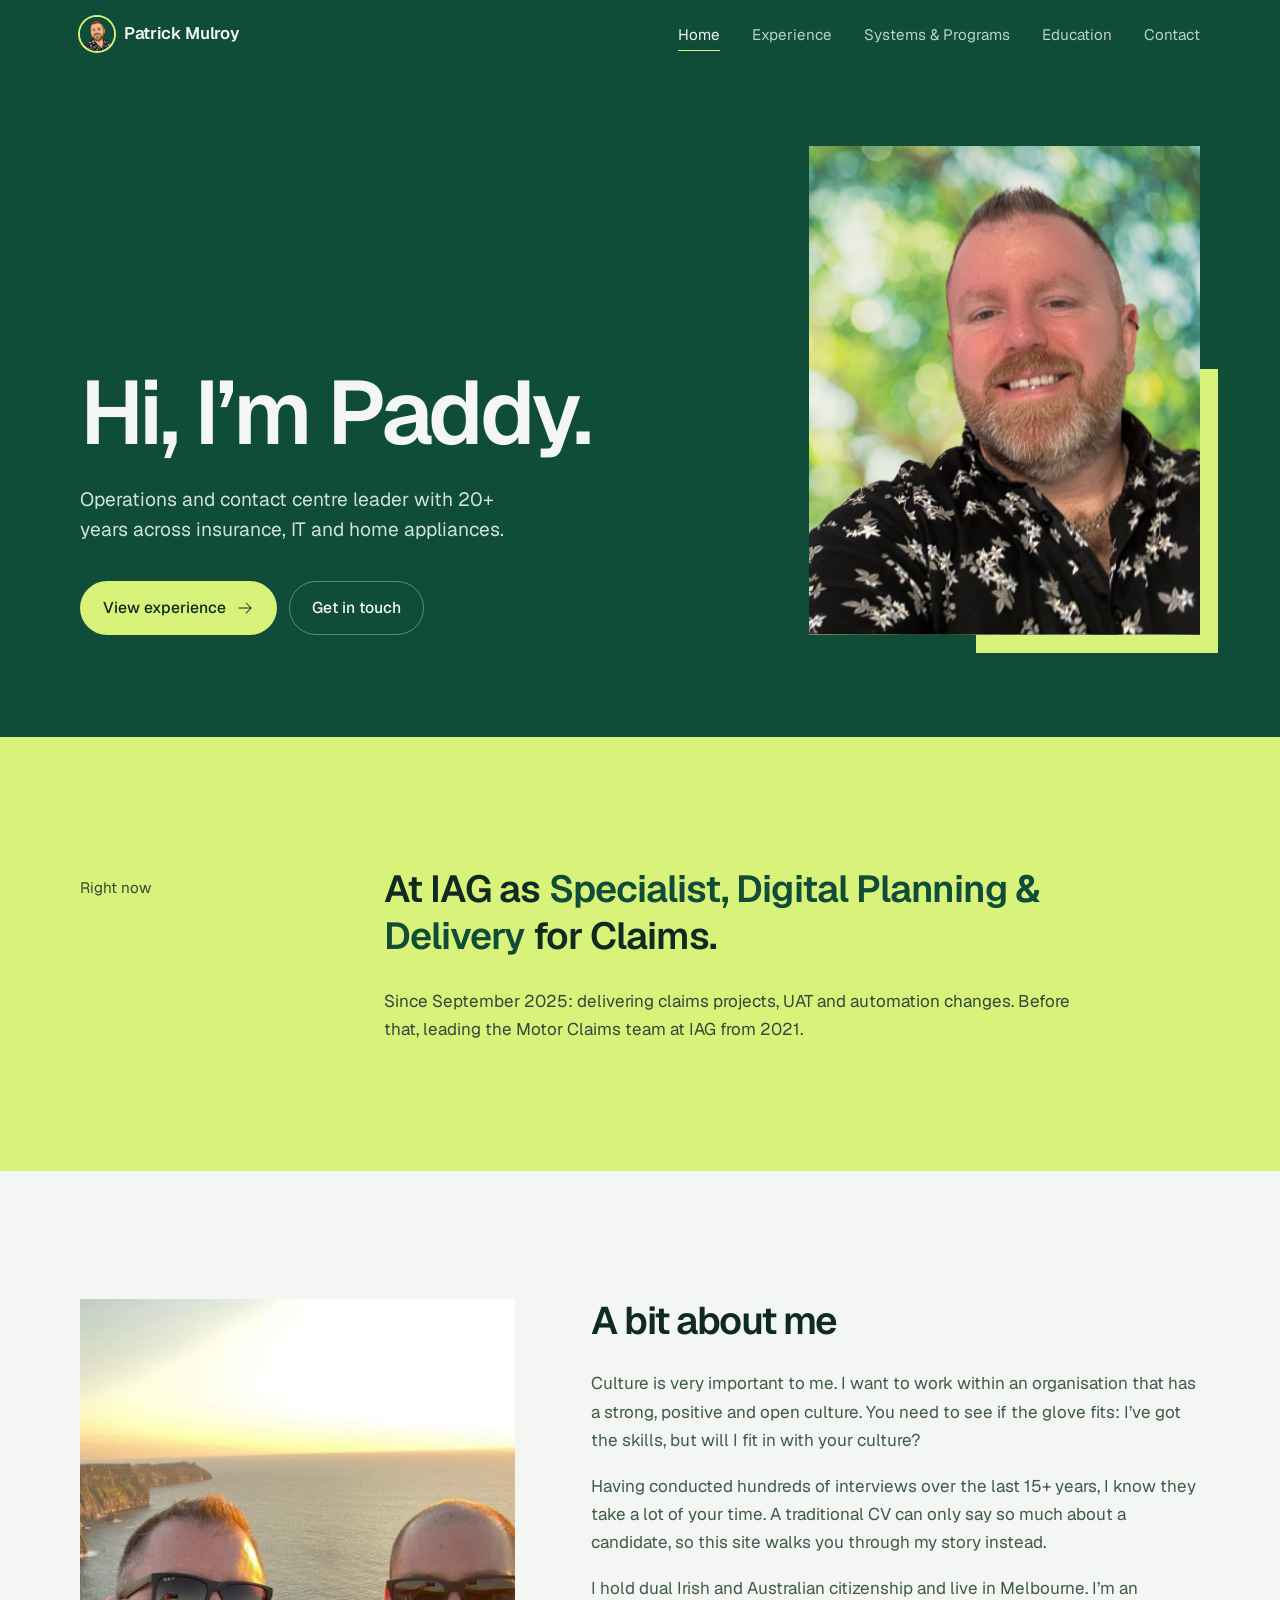
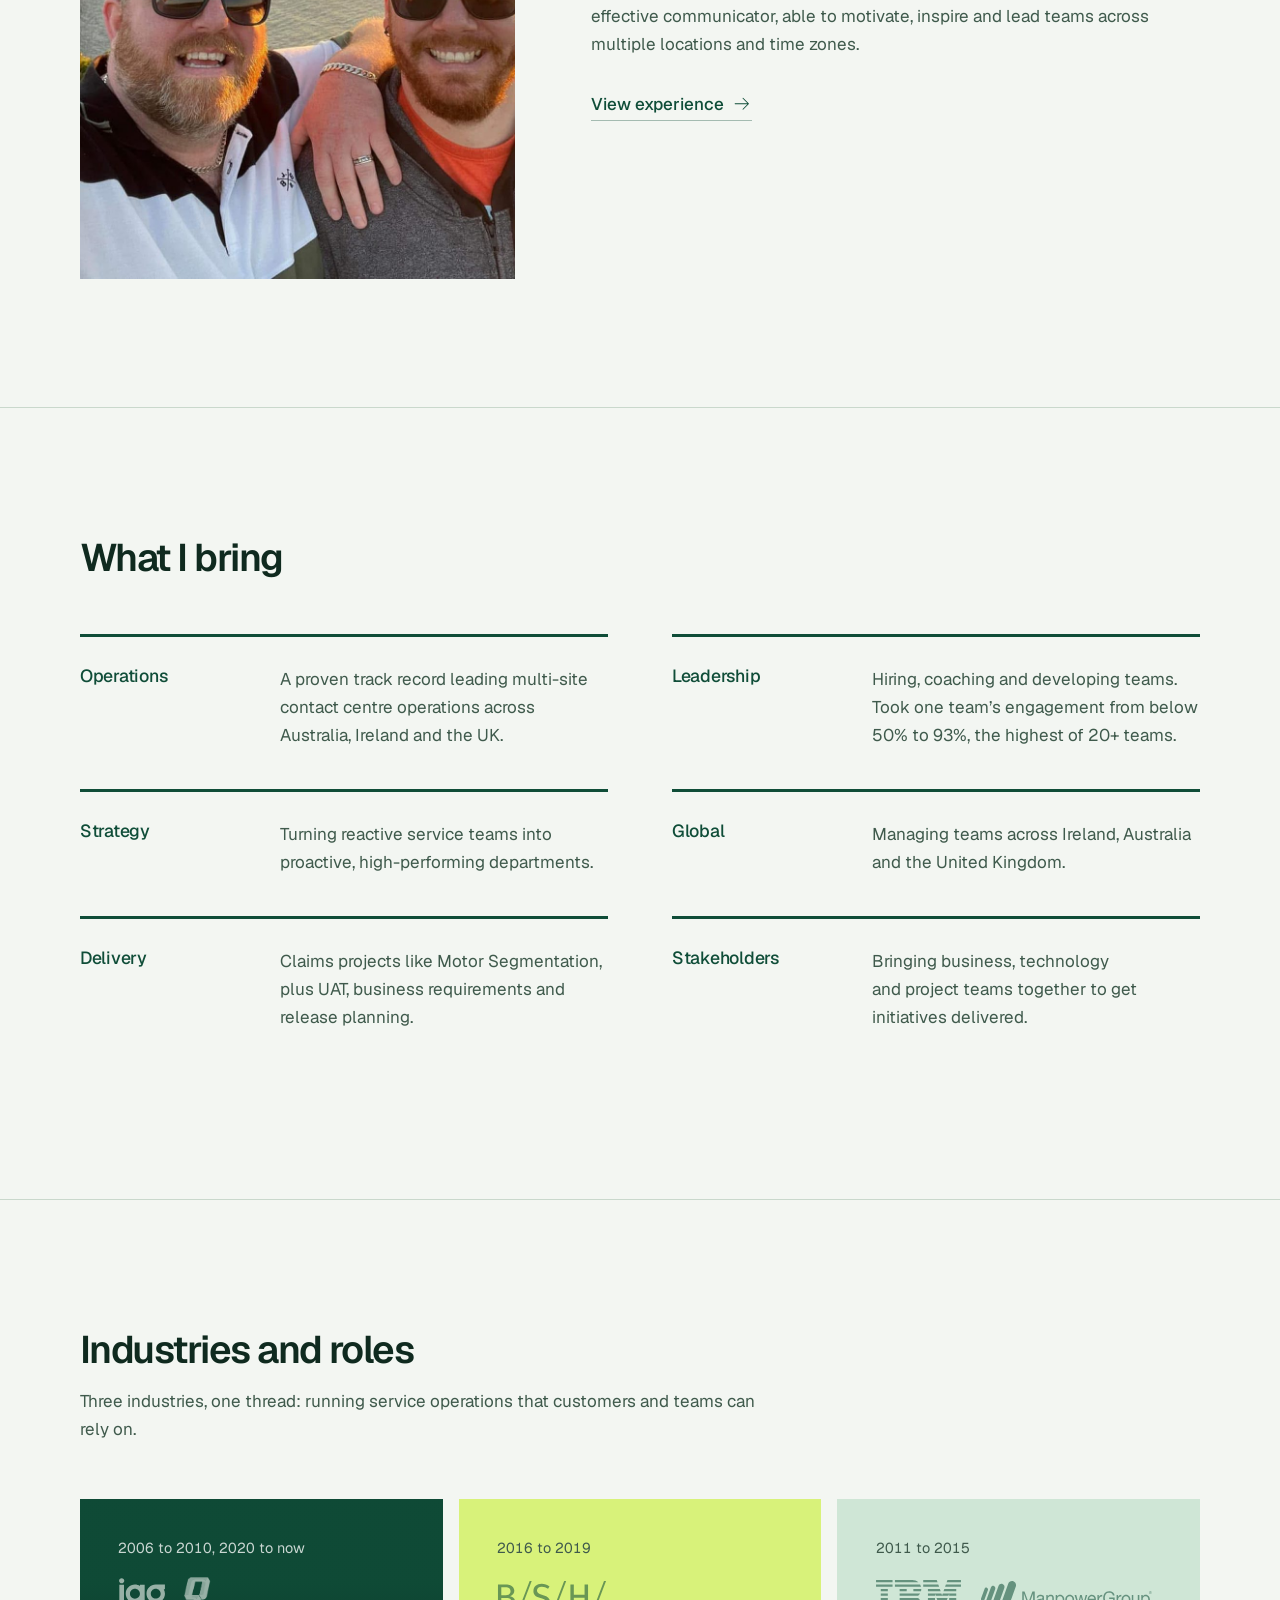
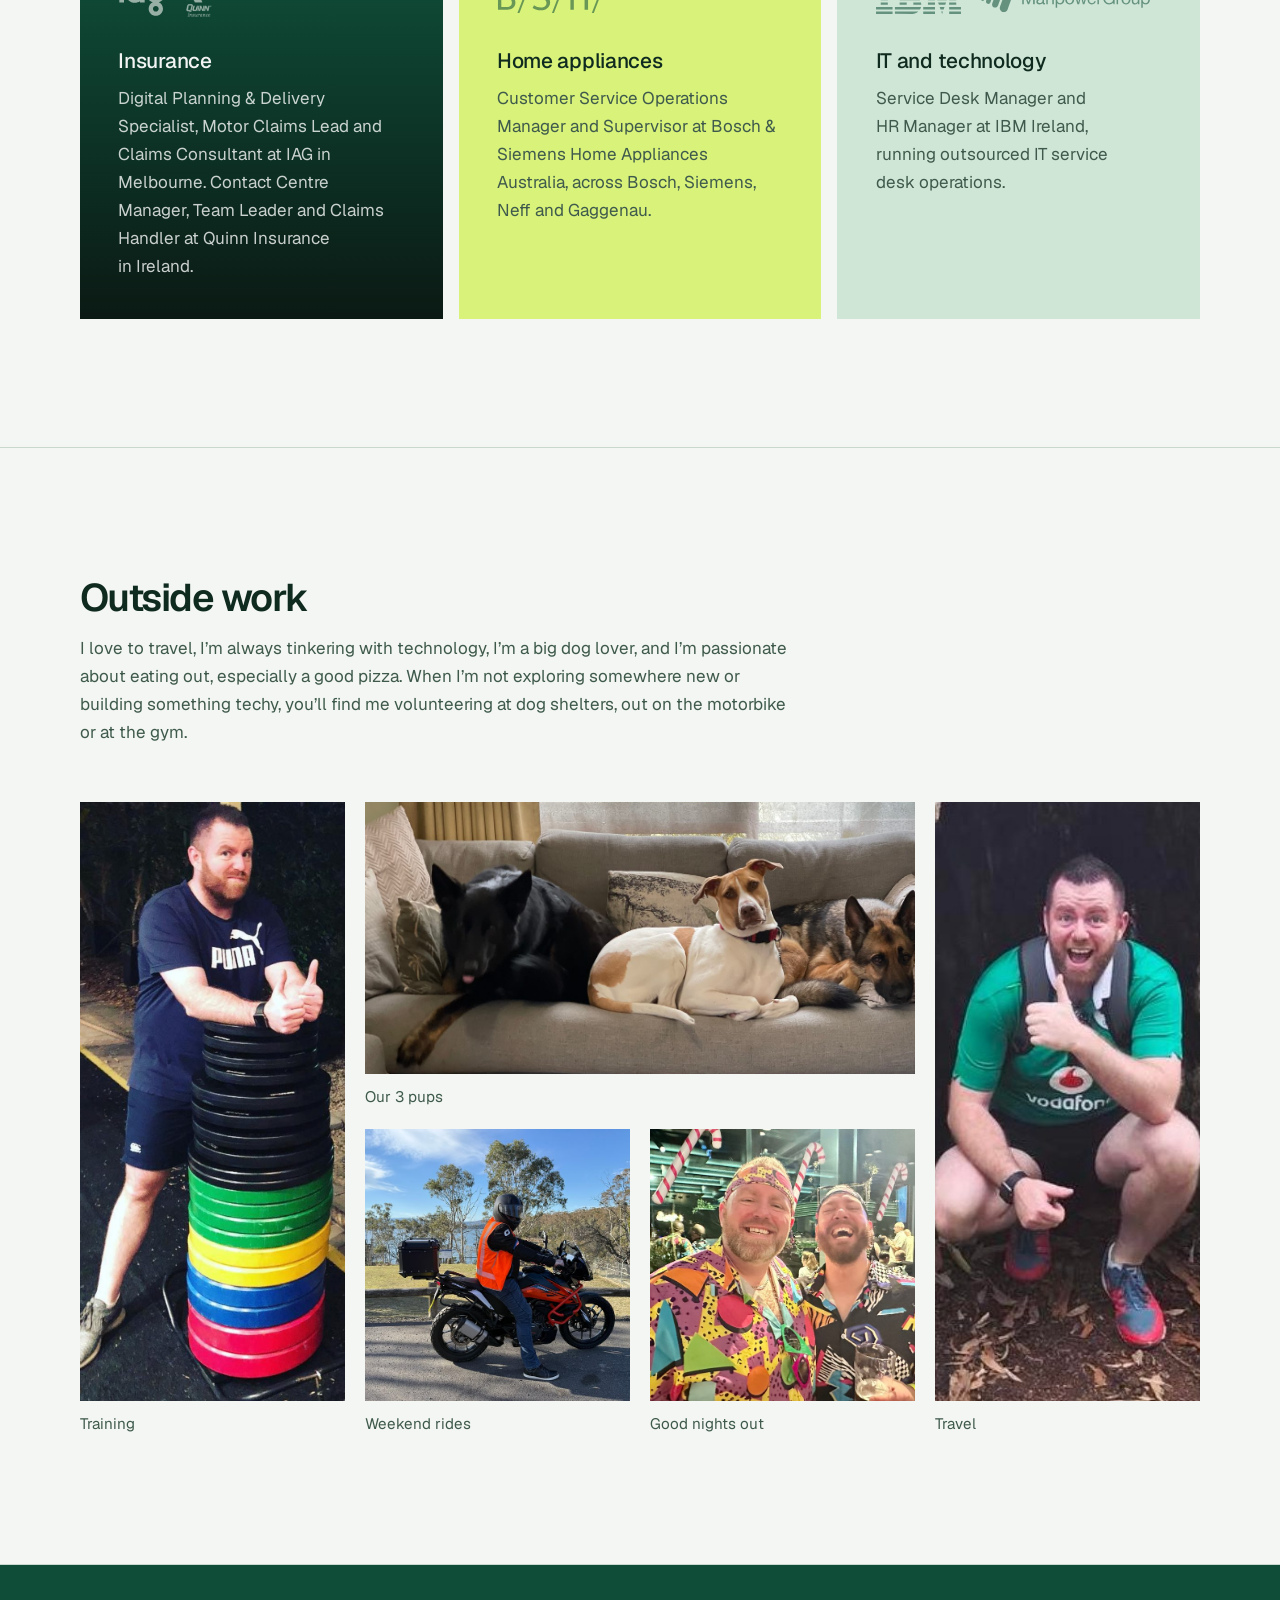
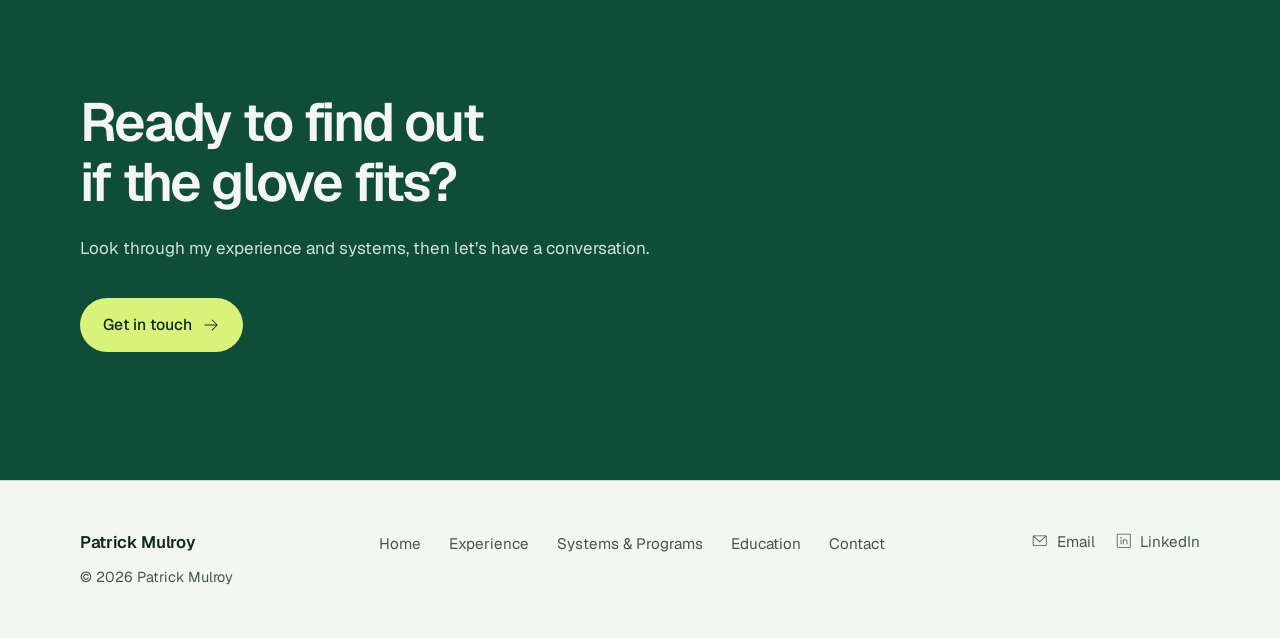
==== commit 06e26742: "Outside work: add travel photo, Good nights out caption, eating out and pizza Co-Authored-By: Claude" ====
--- a/index.html
+++ b/index.html
@@ -124,13 +124,14 @@
       <div class="wrap">
         <div class="section-head reveal">
           <h2>Outside work</h2>
-          <p class="muted">I love to travel, I&rsquo;m always tinkering with technology, and I&rsquo;m a big dog lover. When I&rsquo;m not exploring somewhere new or building something techy, you&rsquo;ll find me volunteering at dog shelters, out on the motorbike or at the gym.</p>
+          <p class="muted">I love to travel, I&rsquo;m always tinkering with technology, I&rsquo;m a big dog lover, and I&rsquo;m passionate about eating out, especially a good pizza. When I&rsquo;m not exploring somewhere new or building something techy, you&rsquo;ll find me volunteering at dog shelters, out on the motorbike or at the gym.</p>
         </div>
         <div class="gallery">
           <figure class="g-tall reveal"><img src="images/life-training.jpg" width="700" height="1470" alt="Paddy leaning on a tall stack of weight plates at the gym" loading="lazy" /><figcaption>Training</figcaption></figure>
           <figure class="g-wide reveal" style="--i:1"><img src="images/life-dogs.jpg" width="1200" height="675" alt="Three dogs lying together on a grey couch" loading="lazy" /><figcaption>Our 3 pups</figcaption></figure>
-          <figure class="reveal" style="--i:2"><img src="images/life-bike.jpg" width="900" height="675" alt="Paddy on his orange KTM motorbike by a lake" loading="lazy" /><figcaption>Weekend rides</figcaption></figure>
-          <figure class="reveal" style="--i:3"><img src="images/life-party.jpg" width="900" height="675" alt="Paddy and a friend in bright 80s shirts at a Christmas party" loading="lazy" /><figcaption>Theme nights</figcaption></figure>
+          <figure class="g-tall reveal" style="--i:2"><img src="images/life-travel.jpg" width="622" height="638" alt="Paddy giving a thumbs up inside a giant hollow tree while travelling" loading="lazy" /><figcaption>Travel</figcaption></figure>
+          <figure class="reveal" style="--i:3"><img src="images/life-bike.jpg" width="900" height="675" alt="Paddy on his orange KTM motorbike by a lake" loading="lazy" /><figcaption>Weekend rides</figcaption></figure>
+          <figure class="reveal" style="--i:4"><img src="images/life-party.jpg" width="900" height="675" alt="Paddy and a friend in bright 80s shirts at a Christmas party" loading="lazy" /><figcaption>Good nights out</figcaption></figure>
         </div>
       </div>
     </section>
--- a/style.css
+++ b/style.css
@@ -481,3 +481,13 @@
 .sys-head span{font-size:.82rem;color:var(--muted)}
 .sys-head + .sys-row{border-top:0}
 @media (max-width:760px){.sys-head{grid-template-columns:1fr}.sys-head > div{display:none}}
+
+/* Outside work: 5 photos, 4 columns */
+.gallery{grid-template-columns:repeat(4,1fr)}
+.gallery figure:nth-child(1){grid-column:1;grid-row:1 / span 2}
+.gallery figure:nth-child(2){grid-column:2 / span 2;grid-row:1}
+.gallery figure:nth-child(3){grid-column:4;grid-row:1 / span 2}
+.gallery figure:nth-child(4){grid-column:2;grid-row:2}
+.gallery figure:nth-child(5){grid-column:3;grid-row:2}
+.gallery .g-tall img{object-position:center top}
+@media (max-width:760px){.gallery{grid-template-columns:1fr}.gallery figure:nth-child(n){grid-column:auto;grid-row:auto}}
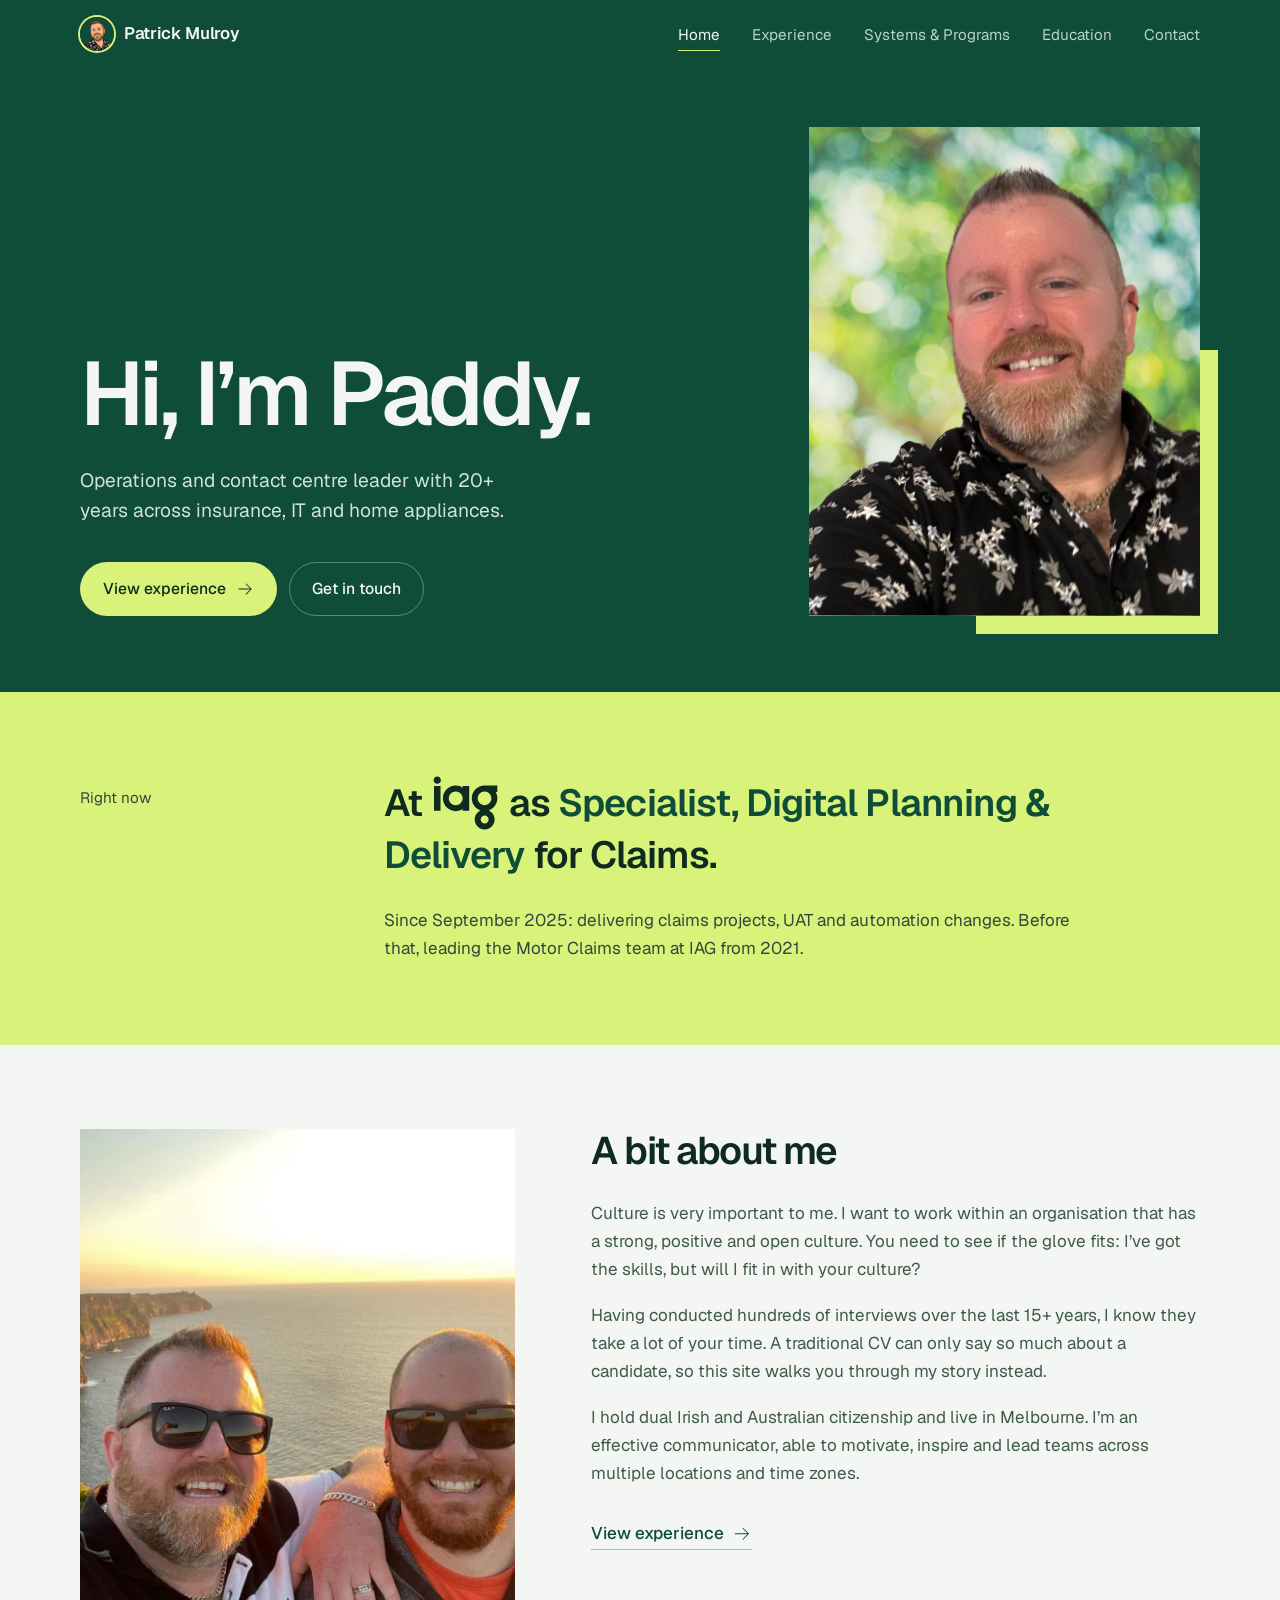
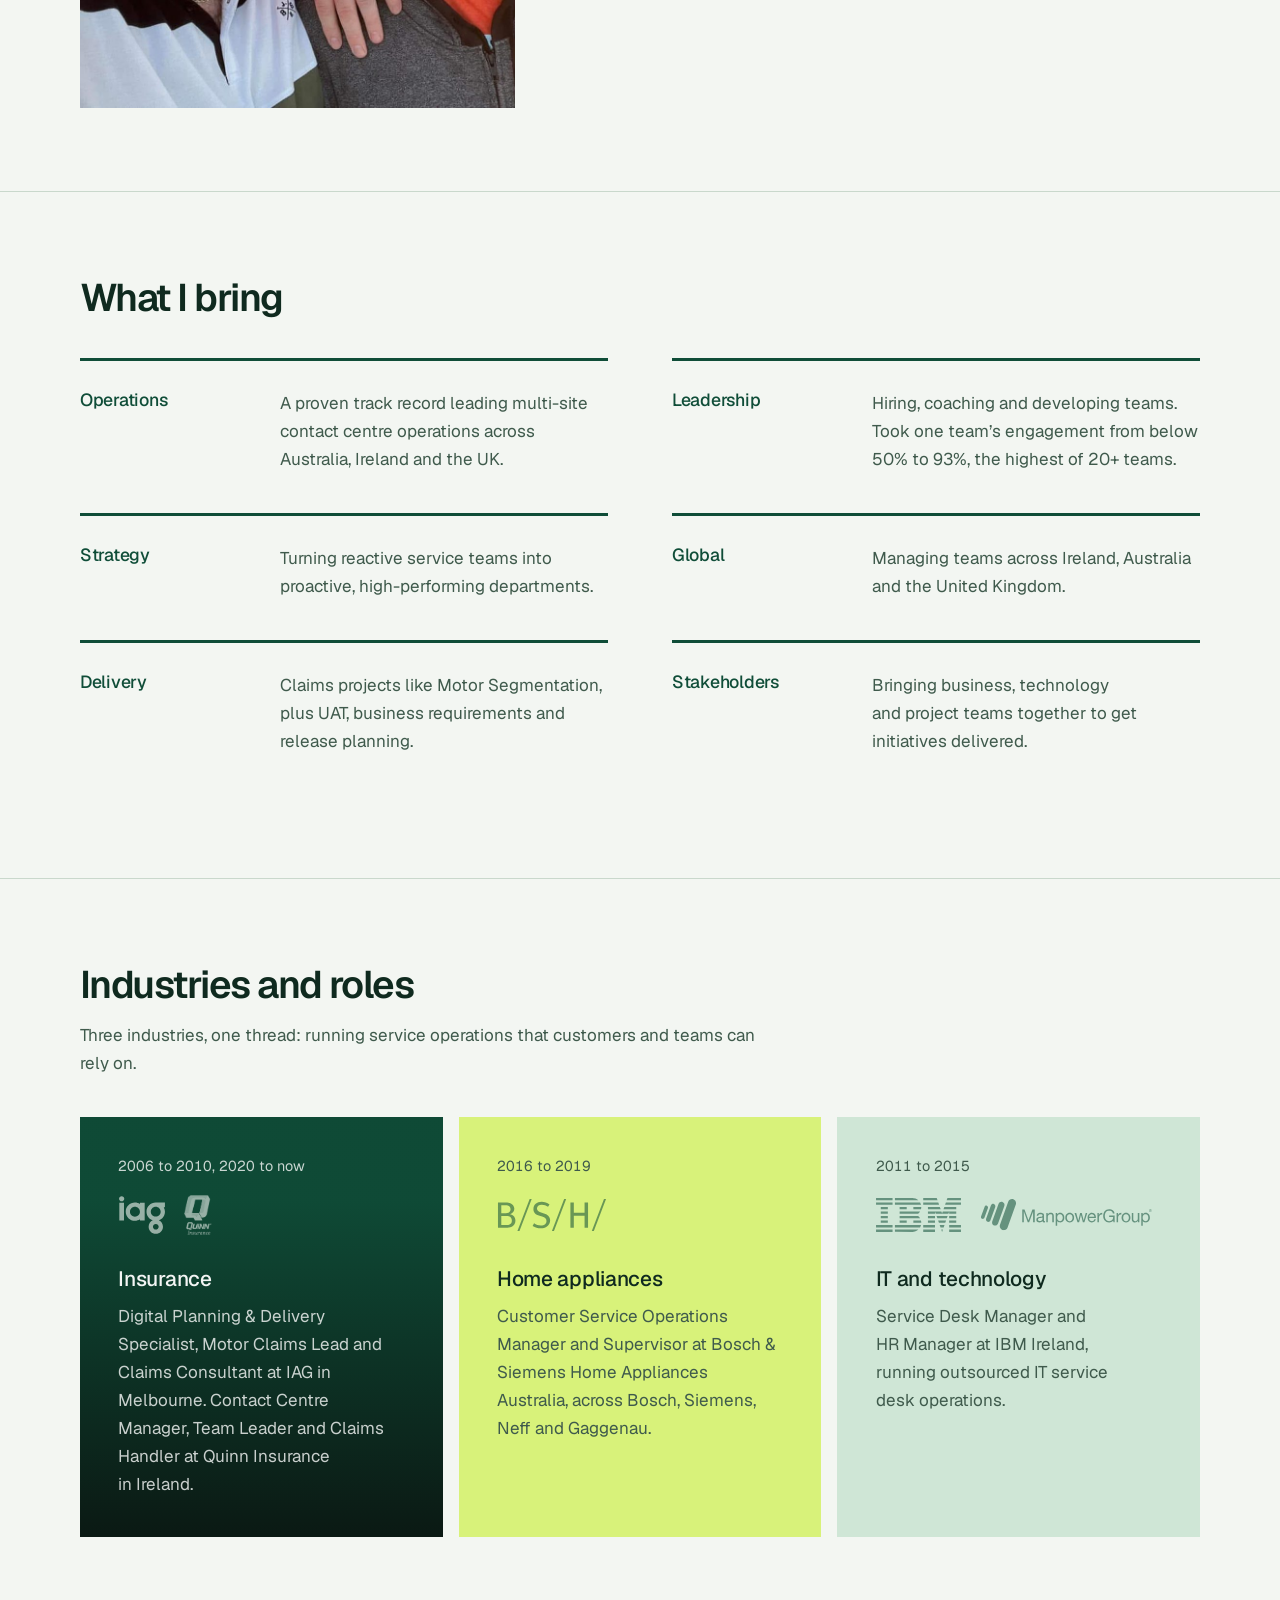
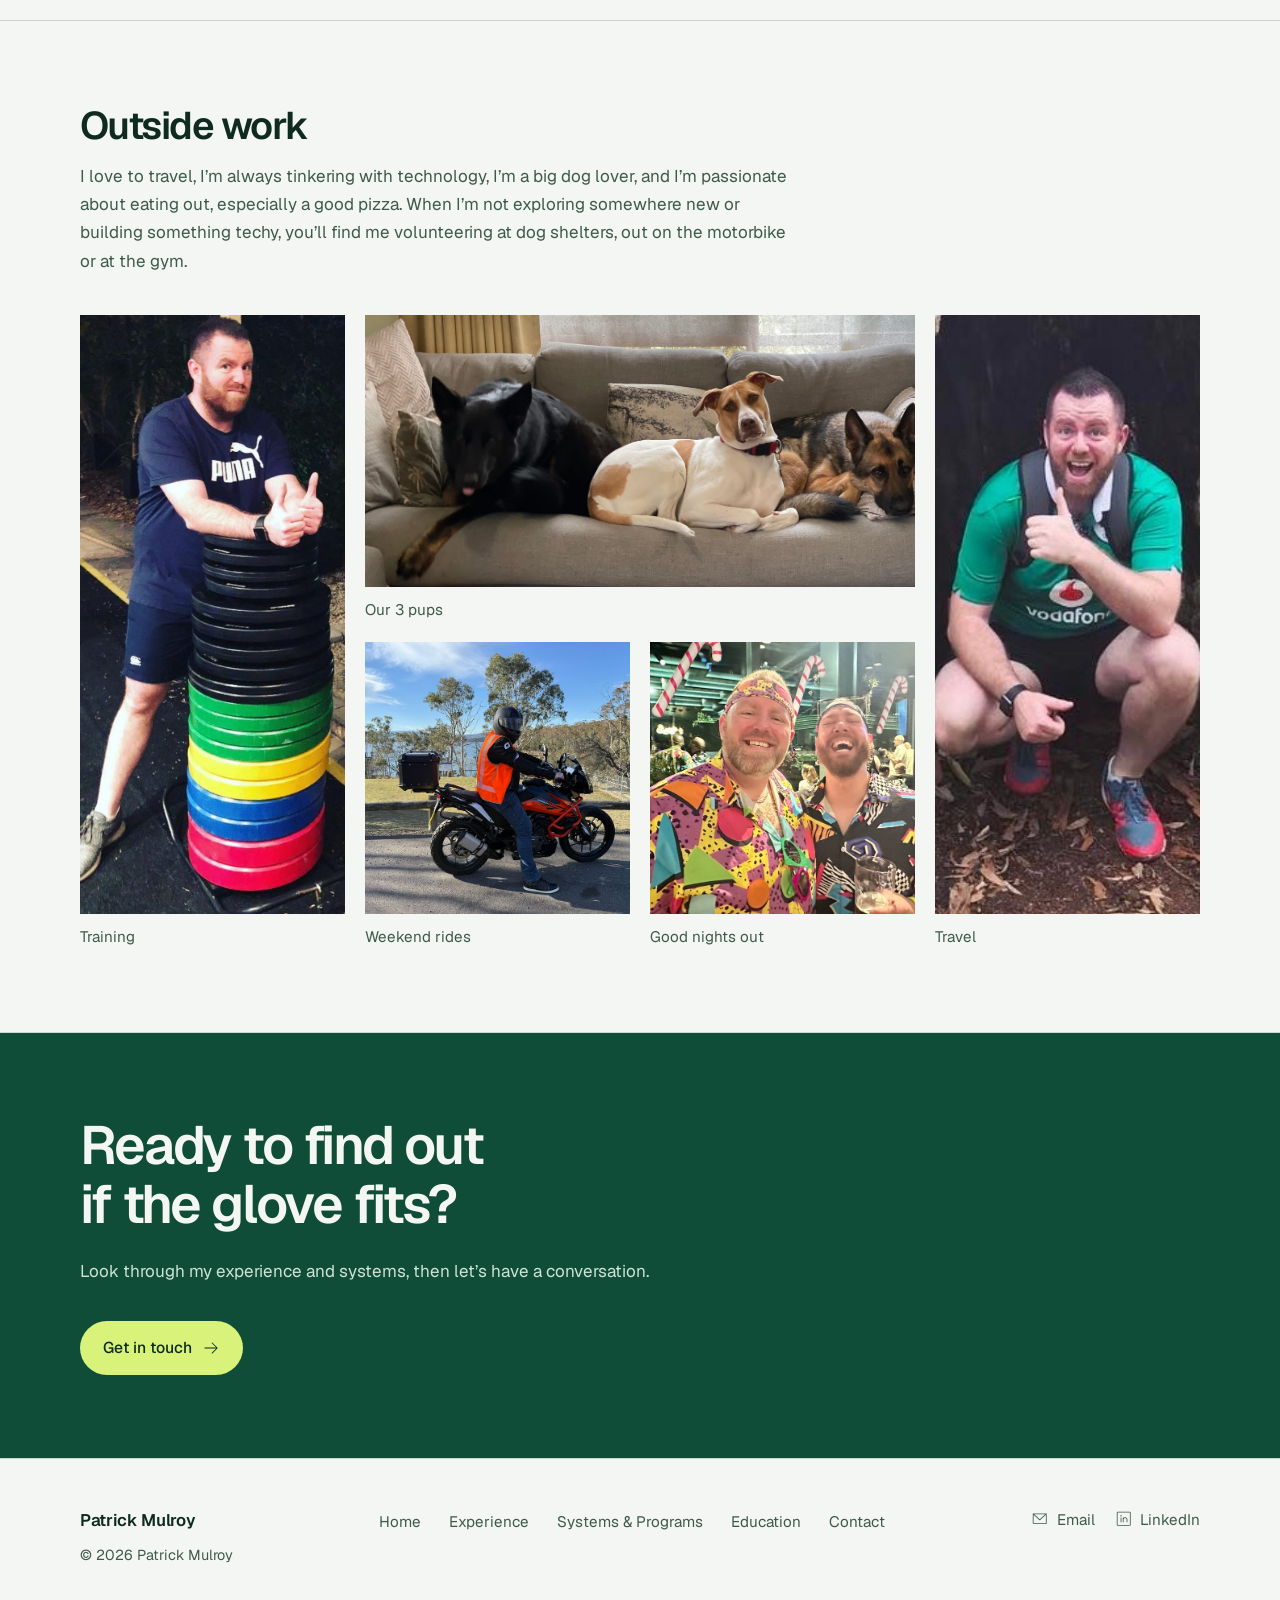
==== commit 75e3fa25: "Home: show IAG logo in Right now band Co-Authored-By: Claude Opus 5.5 <noreply@anthropic.com> Claude" ====
--- a/index.html
+++ b/index.html
@@ -54,7 +54,7 @@
       <div class="wrap now-grid reveal">
         <p class="now-label">Right now</p>
         <div>
-          <p class="now-text">At IAG as <em>Specialist, Digital Planning &amp; Delivery</em> for Claims.</p>
+          <p class="now-text">At <span class="now-logo" role="img" aria-label="IAG"></span> as <em>Specialist, Digital Planning &amp; Delivery</em> for Claims.</p>
           <p class="now-foot">Since September 2025: delivering claims projects, UAT and automation changes. Before that, leading the Motor Claims team at IAG from 2021.</p>
         </div>
       </div>
--- a/style.css
+++ b/style.css
@@ -491,3 +491,34 @@
 .gallery figure:nth-child(5){grid-column:3;grid-row:2}
 .gallery .g-tall img{object-position:center top}
 @media (max-width:760px){.gallery{grid-template-columns:1fr}.gallery figure:nth-child(n){grid-column:auto;grid-row:auto}}
+
+/* Tighter vertical rhythm between sections (about a third less) */
+section{padding:clamp(48px,6.5vw,84px) 0}
+.section-head{margin-bottom:clamp(28px,3.5vw,40px)}
+.page-top{margin-bottom:clamp(24px,3vw,44px)}
+.hero{padding:clamp(32px,4.5vw,64px) 0 clamp(48px,6vw,76px)}
+.employer{padding:40px 0}
+.sys-group{padding:36px 0 4px}
+/* Systems: category title on its own line, level headings on the next */
+.sys-head{row-gap:14px}
+.sys-head h2{grid-column:1 / -1}
+.sys-head > div:nth-of-type(1){grid-column:2}
+
+/* Systems: shaded chips grouped by level */
+.sys-key{list-style:none;display:flex;flex-wrap:wrap;gap:10px 28px;margin:clamp(24px,3vw,36px) 0 8px;padding:16px 0;border-top:1px solid var(--line);border-bottom:1px solid var(--line);font-size:.9rem;color:var(--muted)}
+.sys-key li{display:inline-flex;align-items:center;gap:10px}
+.sys-key span{display:inline-block;padding:4px 11px;border-radius:999px;font-size:.8rem;font-weight:500}
+.sys-cat{display:grid;grid-template-columns:minmax(0,1fr) minmax(0,2fr);gap:20px 48px;padding:32px 0;border-bottom:1px solid var(--line)}
+.sys-cat h2{font-size:clamp(1.25rem,2vw,1.6rem);line-height:1.2;margin:0}
+.lvs{display:grid;gap:12px}
+.lv{display:grid;grid-template-columns:96px 1fr;gap:12px;align-items:start}
+.lv>p{margin:0;padding-top:7px;font-size:.82rem;font-weight:500;color:var(--muted);text-transform:uppercase;letter-spacing:.06em}
+.lv ul{list-style:none;margin:0;padding:0;display:flex;flex-wrap:wrap;gap:8px}
+.lv li{padding:7px 14px;border-radius:999px;font-size:.92rem;line-height:1.3}
+.chip-e{background:var(--accent);color:#f3f6f2}
+.chip-p{background:#cfe6d6;color:var(--text)}
+.chip-f{background:transparent;box-shadow:inset 0 0 0 1px var(--line);color:var(--muted)}
+.sys-key .chip-f{box-shadow:inset 0 0 0 1px #b9c4bd}
+.lv .chip-f{box-shadow:inset 0 0 0 1px #b9c4bd}
+@media (max-width:760px){.sys-cat{grid-template-columns:1fr}.lv{grid-template-columns:1fr;gap:6px}.lv>p{padding-top:0}}
+.now-logo{display:inline-block;height:1.5em;width:calc(1.5em * 1.19);vertical-align:-.42em;margin:0 .05em;background:currentColor;-webkit-mask:url(images/logos/iag.svg) center/contain no-repeat;mask:url(images/logos/iag.svg) center/contain no-repeat}
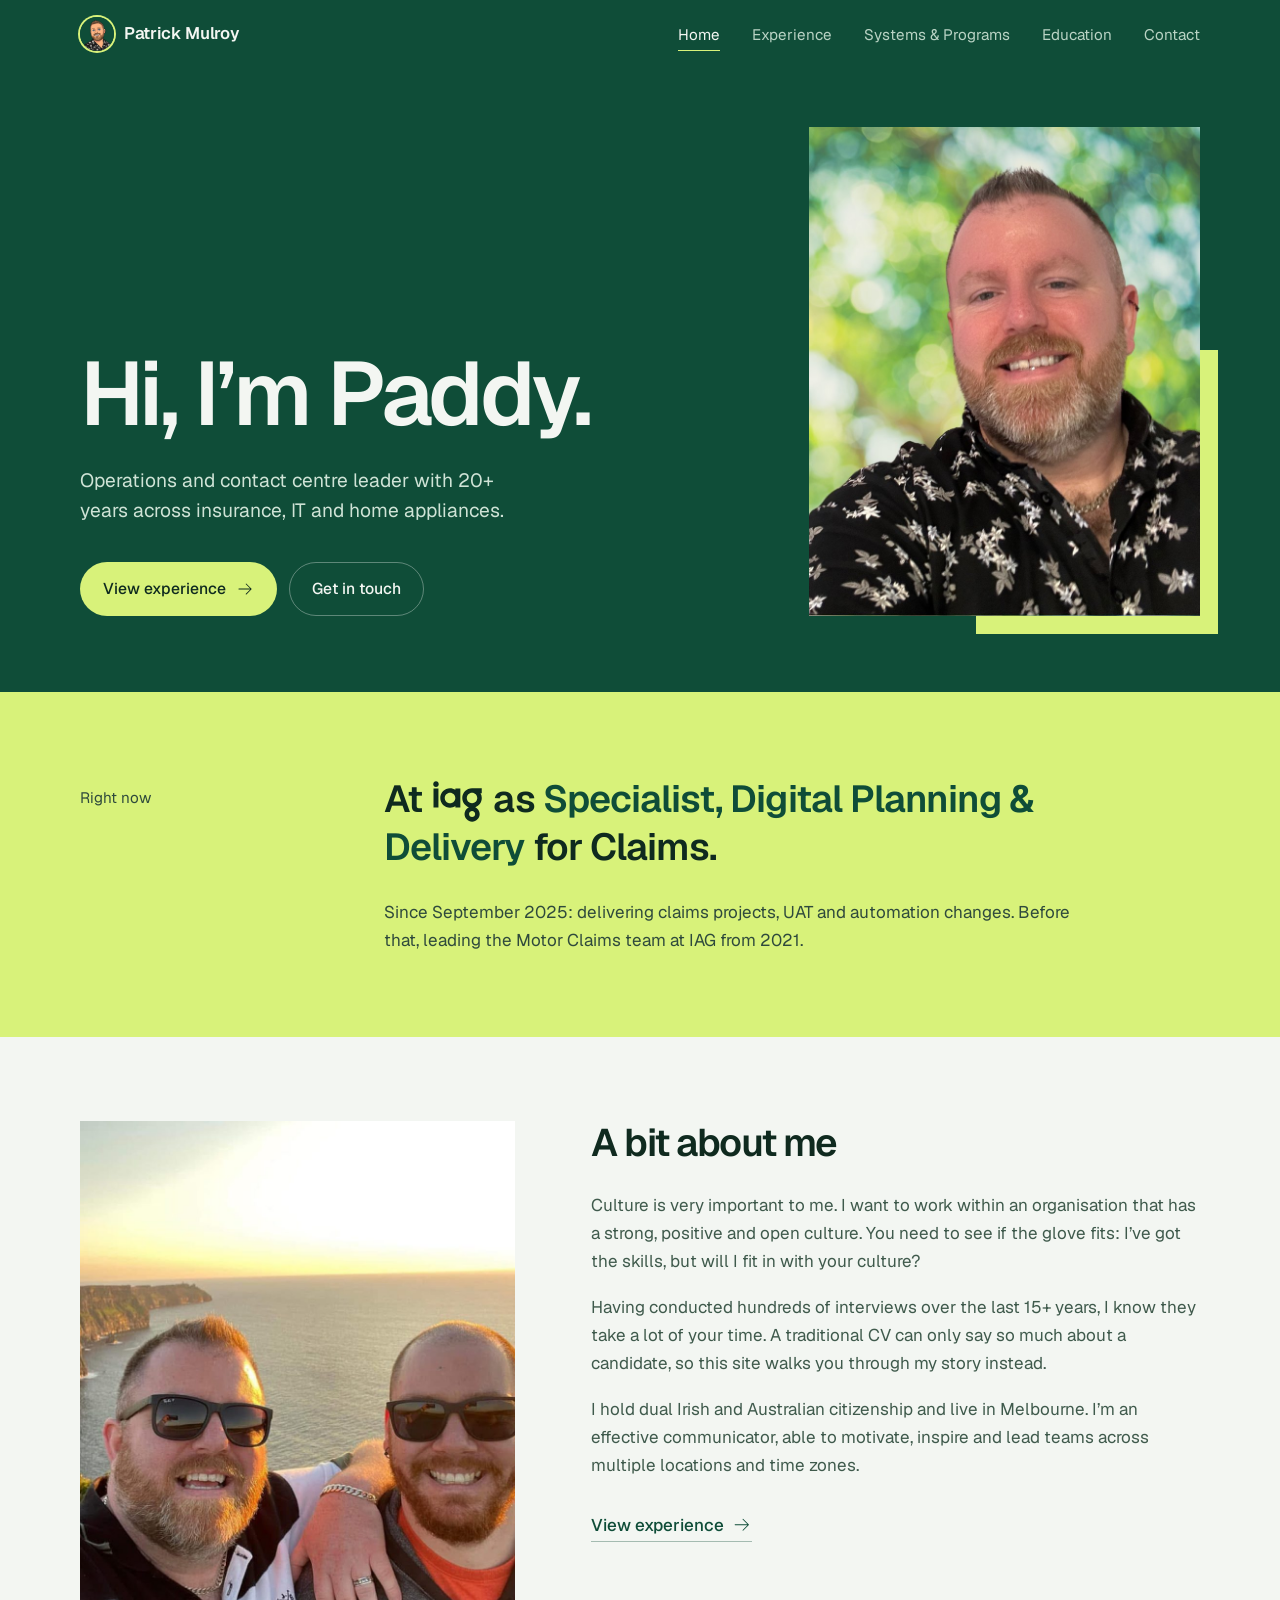
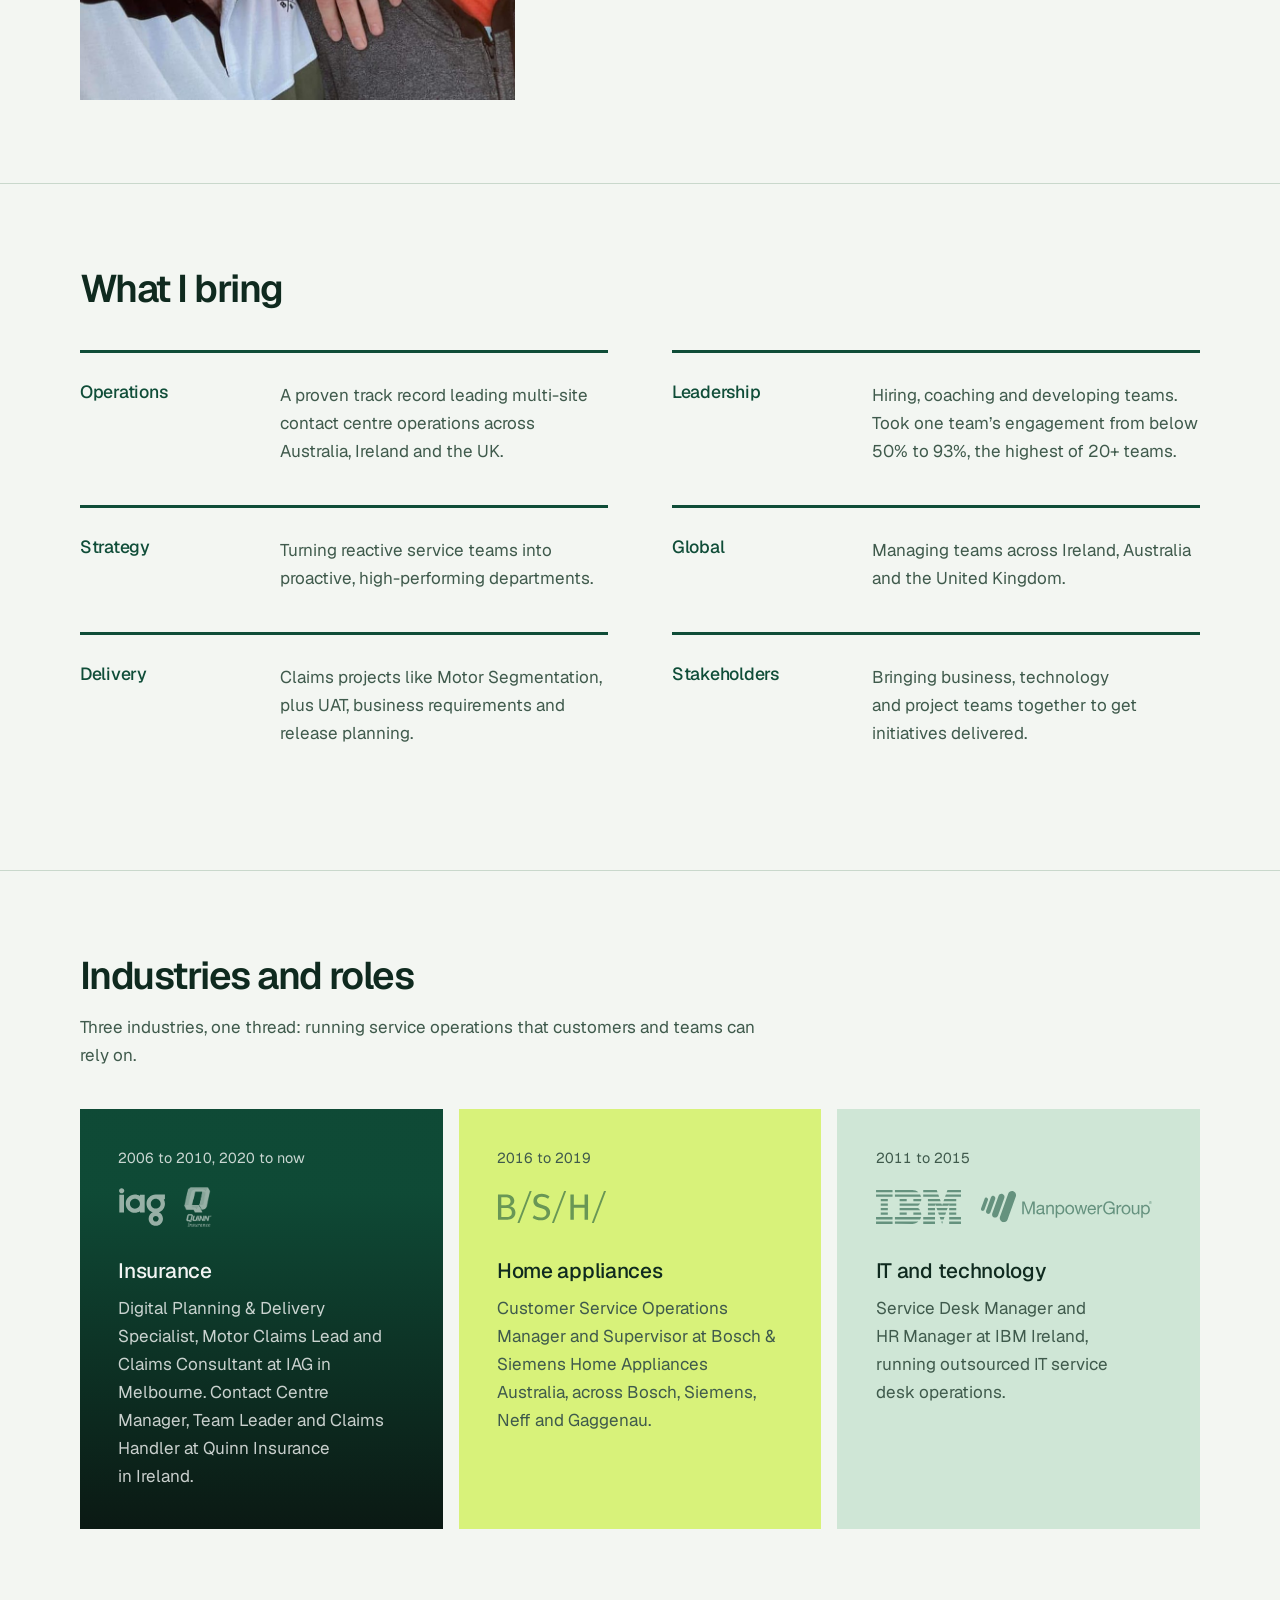
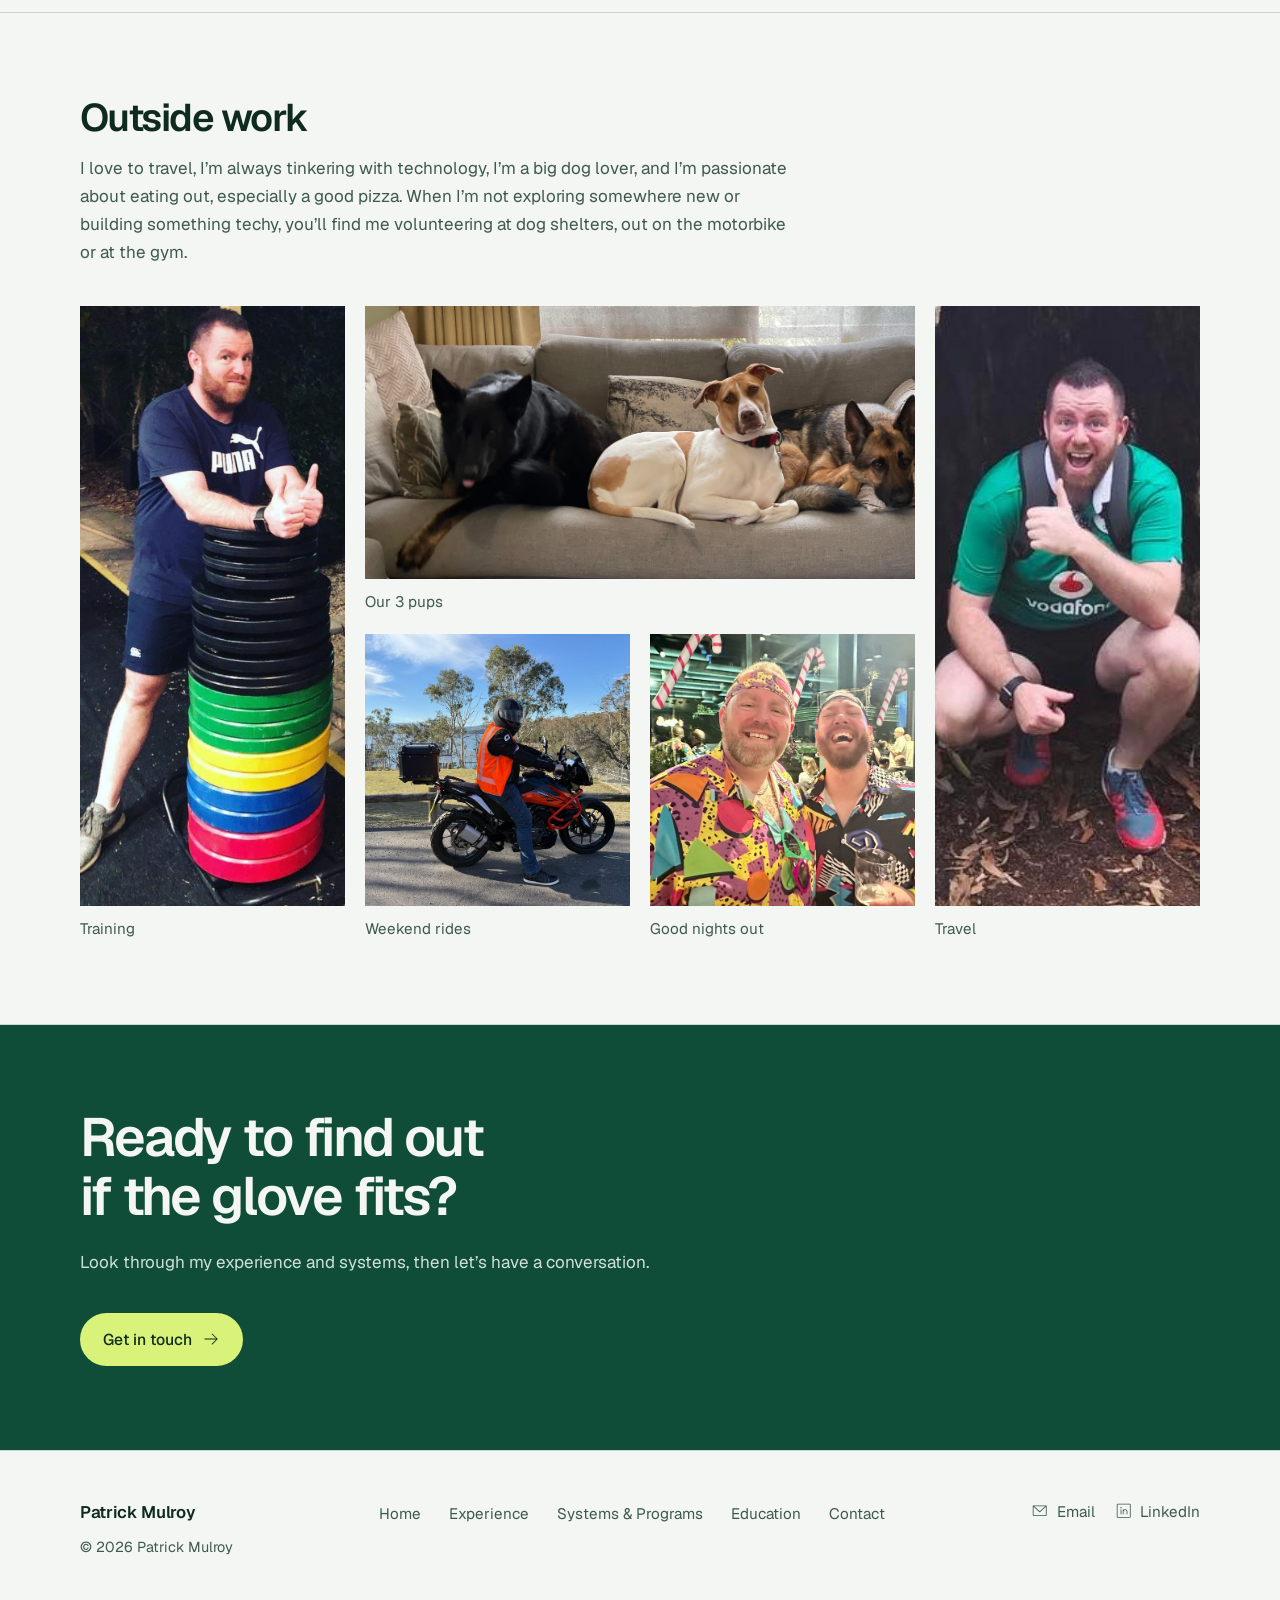
==== commit 9c1e2145: "Use paddy@mulroy.me as contact email Co-Authored-By: Claude Opus 5.5 <noreply@anthropic.com> Claude-" ====
--- a/index.html
+++ b/index.html
@@ -164,7 +164,7 @@
         </ul>
       </nav>
       <div class="social">
-        <a href="mailto:paddymulroy@gmail.com"><svg class="icon" aria-hidden="true" focusable="false" xmlns="http://www.w3.org/2000/svg" viewBox="0 0 256 256" fill="currentColor"><path d="M224,50H32a6,6,0,0,0-6,6V192a14,14,0,0,0,14,14H216a14,14,0,0,0,14-14V56A6,6,0,0,0,224,50ZM208.58,62,128,135.86,47.42,62ZM216,194H40a2,2,0,0,1-2-2V69.64l86,78.78a6,6,0,0,0,8.1,0L218,69.64V192A2,2,0,0,1,216,194Z"/></svg>Email</a>
+        <a href="mailto:paddy@mulroy.me"><svg class="icon" aria-hidden="true" focusable="false" xmlns="http://www.w3.org/2000/svg" viewBox="0 0 256 256" fill="currentColor"><path d="M224,50H32a6,6,0,0,0-6,6V192a14,14,0,0,0,14,14H216a14,14,0,0,0,14-14V56A6,6,0,0,0,224,50ZM208.58,62,128,135.86,47.42,62ZM216,194H40a2,2,0,0,1-2-2V69.64l86,78.78a6,6,0,0,0,8.1,0L218,69.64V192A2,2,0,0,1,216,194Z"/></svg>Email</a>
         <a href="https://www.linkedin.com/in/patrick-mulroy-37317121/" target="_blank" rel="noopener"><svg class="icon" aria-hidden="true" focusable="false" xmlns="http://www.w3.org/2000/svg" viewBox="0 0 256 256" fill="currentColor"><path d="M216,26H40A14,14,0,0,0,26,40V216a14,14,0,0,0,14,14H216a14,14,0,0,0,14-14V40A14,14,0,0,0,216,26Zm2,190a2,2,0,0,1-2,2H40a2,2,0,0,1-2-2V40a2,2,0,0,1,2-2H216a2,2,0,0,1,2,2ZM94,112v64a6,6,0,0,1-12,0V112a6,6,0,0,1,12,0Zm88,28v36a6,6,0,0,1-12,0V140a22,22,0,0,0-44,0v36a6,6,0,0,1-12,0V112a6,6,0,0,1,12,0v2.11A34,34,0,0,1,182,140ZM98,84A10,10,0,1,1,88,74,10,10,0,0,1,98,84Z"/></svg>LinkedIn</a>
       </div>
     </div>
--- a/style.css
+++ b/style.css
@@ -521,4 +521,4 @@
 .sys-key .chip-f{box-shadow:inset 0 0 0 1px #b9c4bd}
 .lv .chip-f{box-shadow:inset 0 0 0 1px #b9c4bd}
 @media (max-width:760px){.sys-cat{grid-template-columns:1fr}.lv{grid-template-columns:1fr;gap:6px}.lv>p{padding-top:0}}
-.now-logo{display:inline-block;height:1.5em;width:calc(1.5em * 1.19);vertical-align:-.42em;margin:0 .05em;background:currentColor;-webkit-mask:url(images/logos/iag.svg) center/contain no-repeat;mask:url(images/logos/iag.svg) center/contain no-repeat}
+.now-logo{display:inline-block;height:1.15em;width:calc(1.15em * 1.19);vertical-align:-.3em;margin:0 .05em;background:currentColor;-webkit-mask:url(images/logos/iag.svg) center/contain no-repeat;mask:url(images/logos/iag.svg) center/contain no-repeat}
